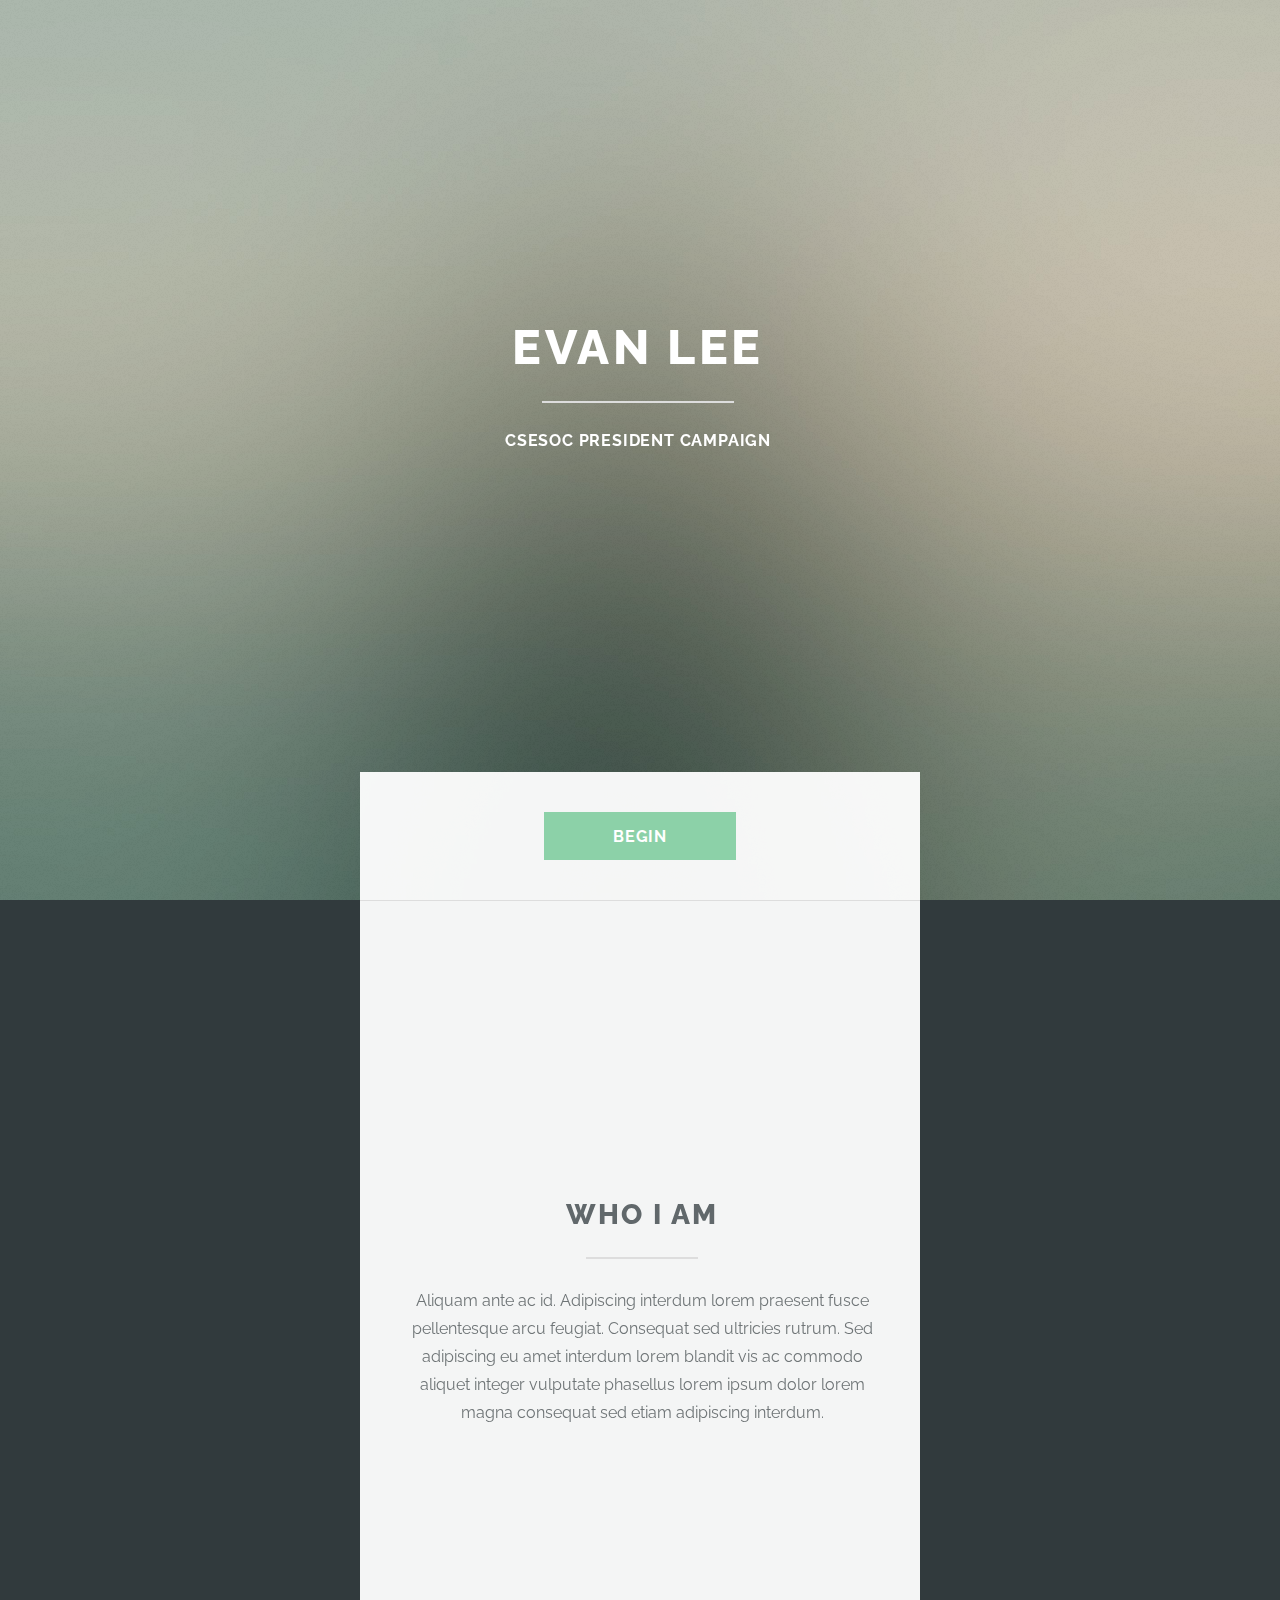
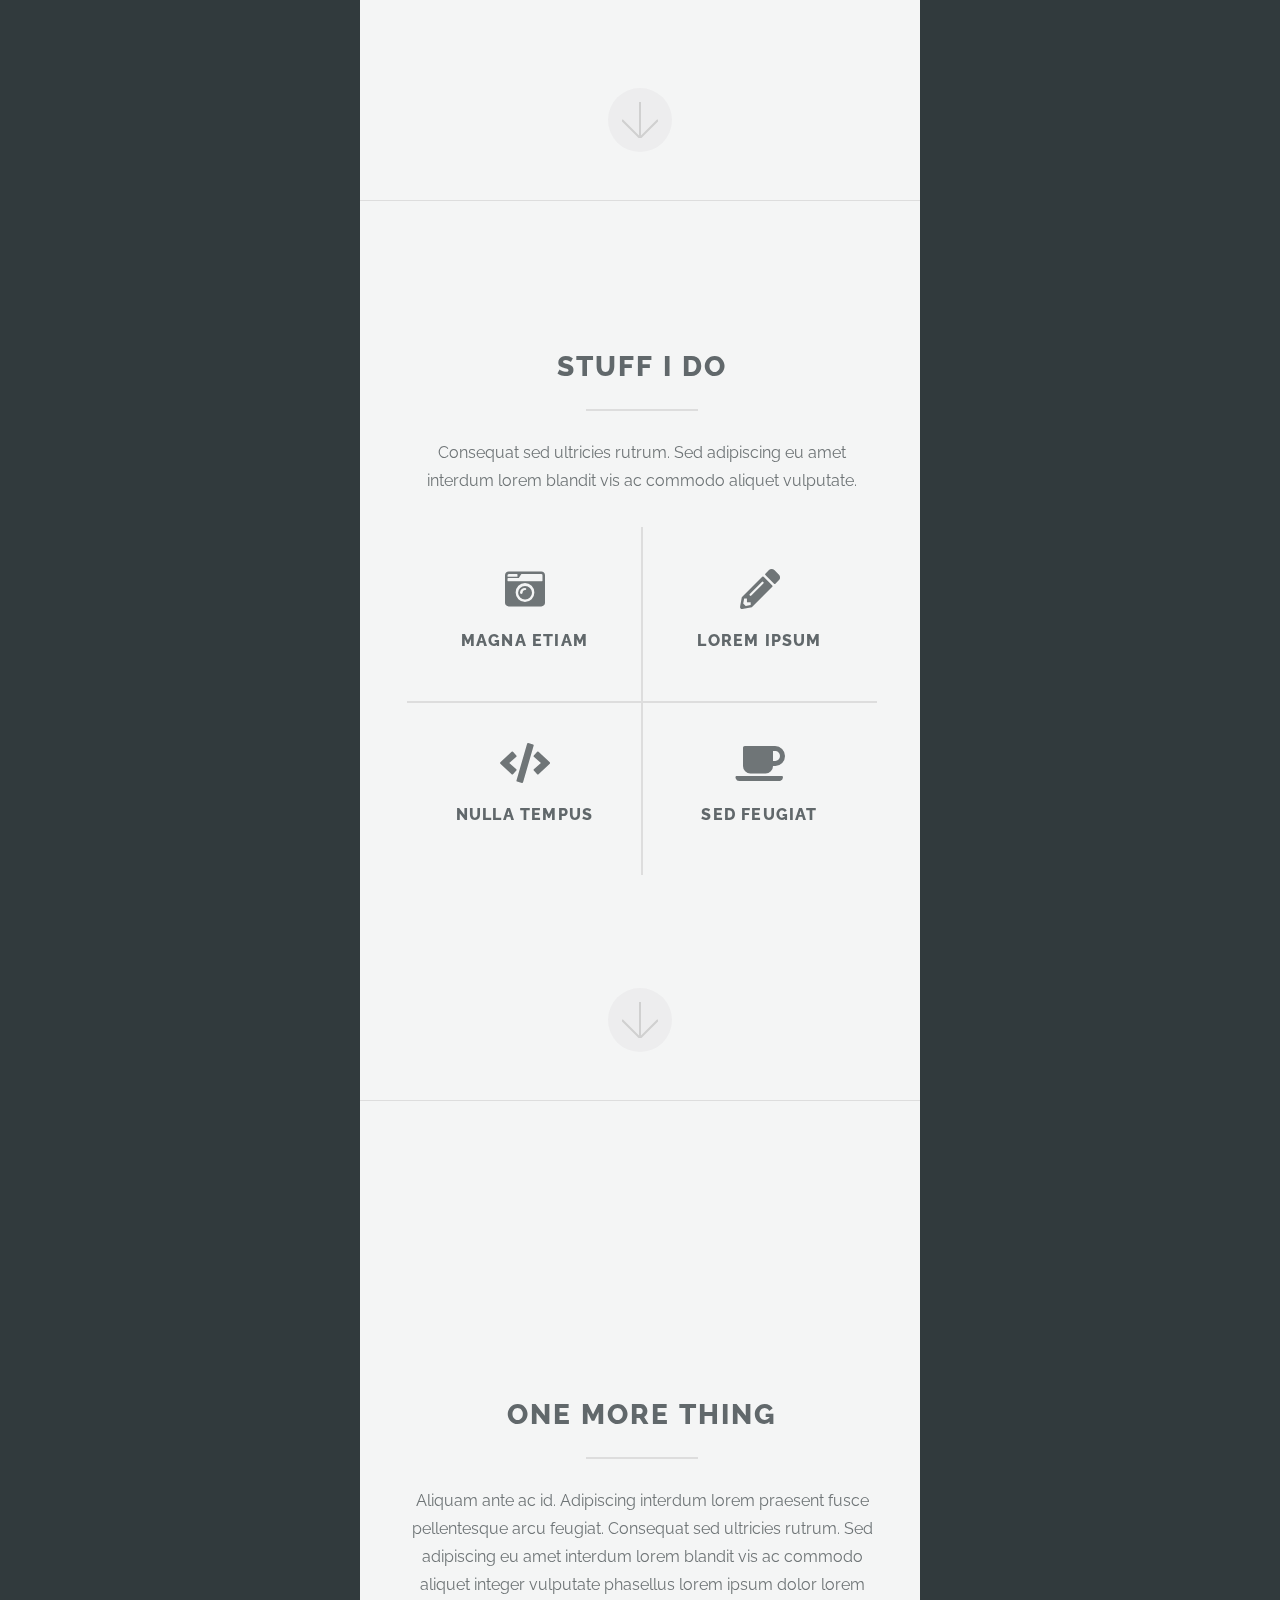
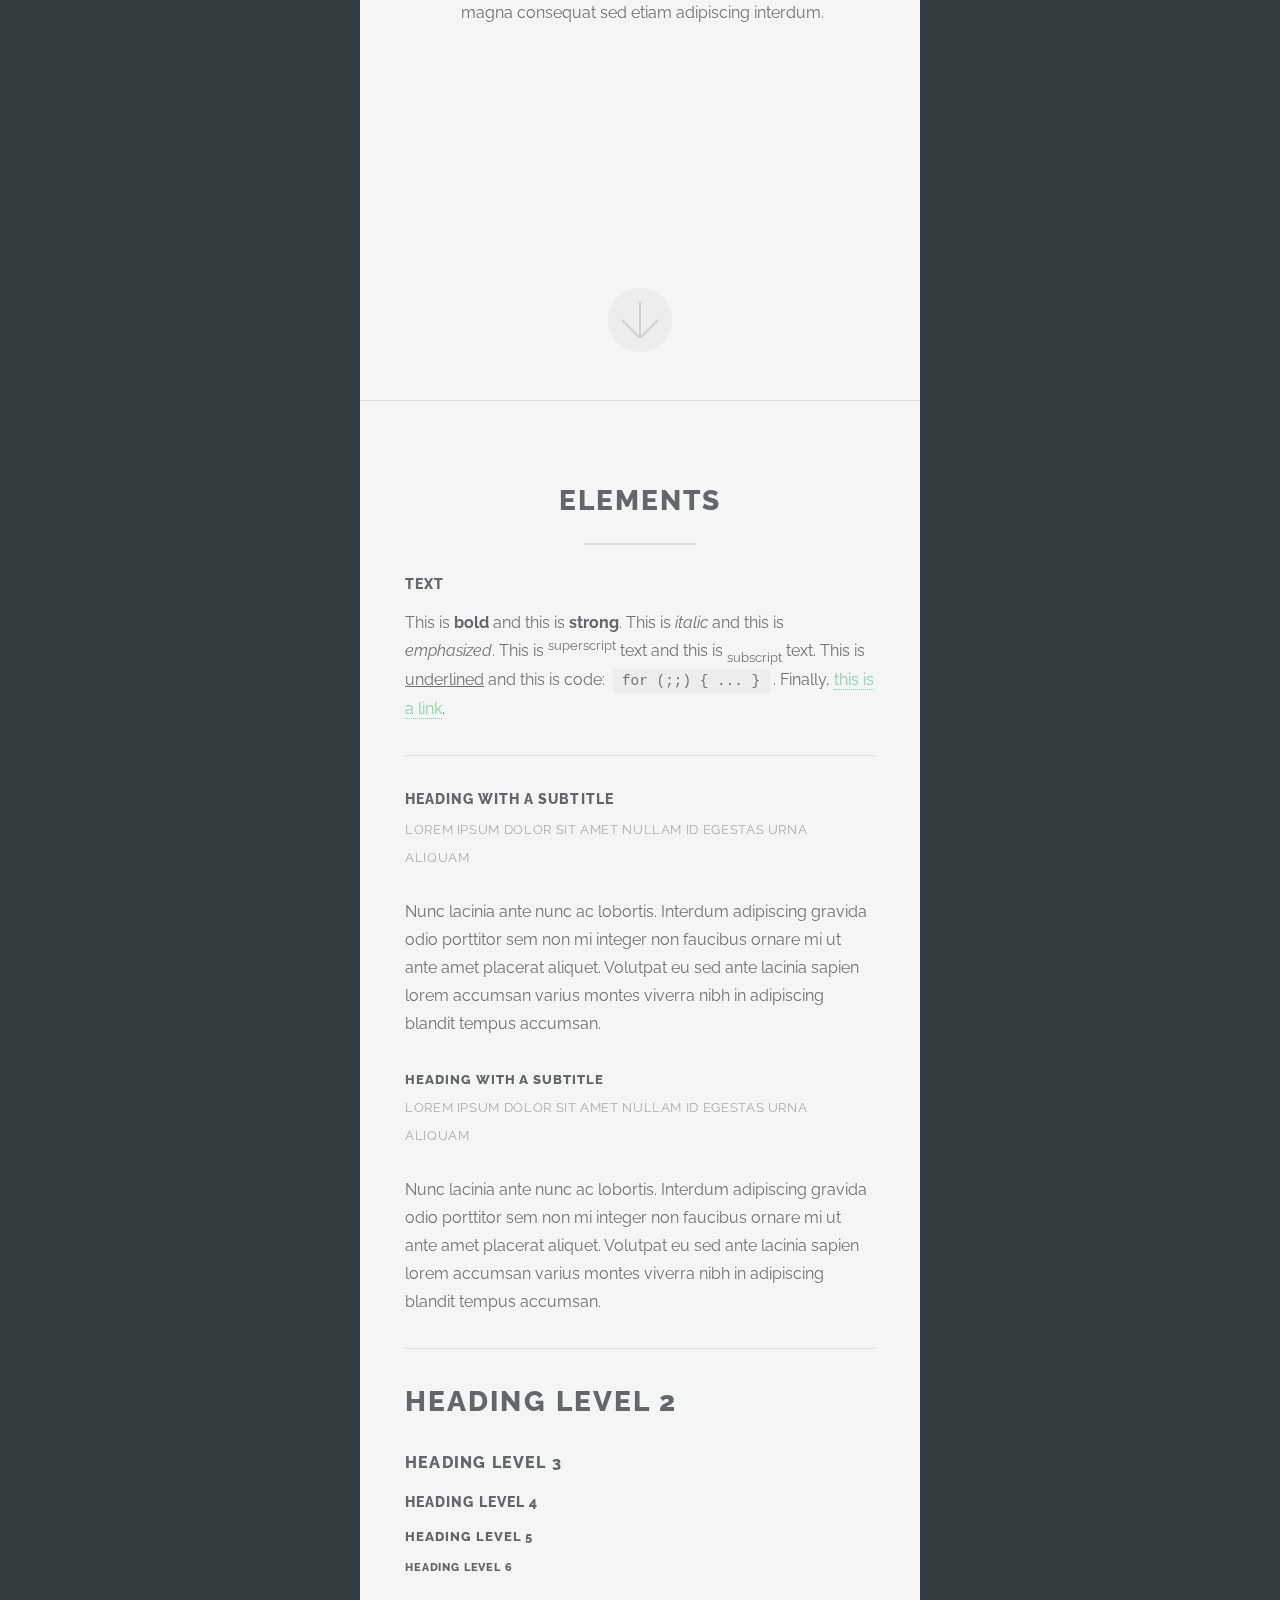
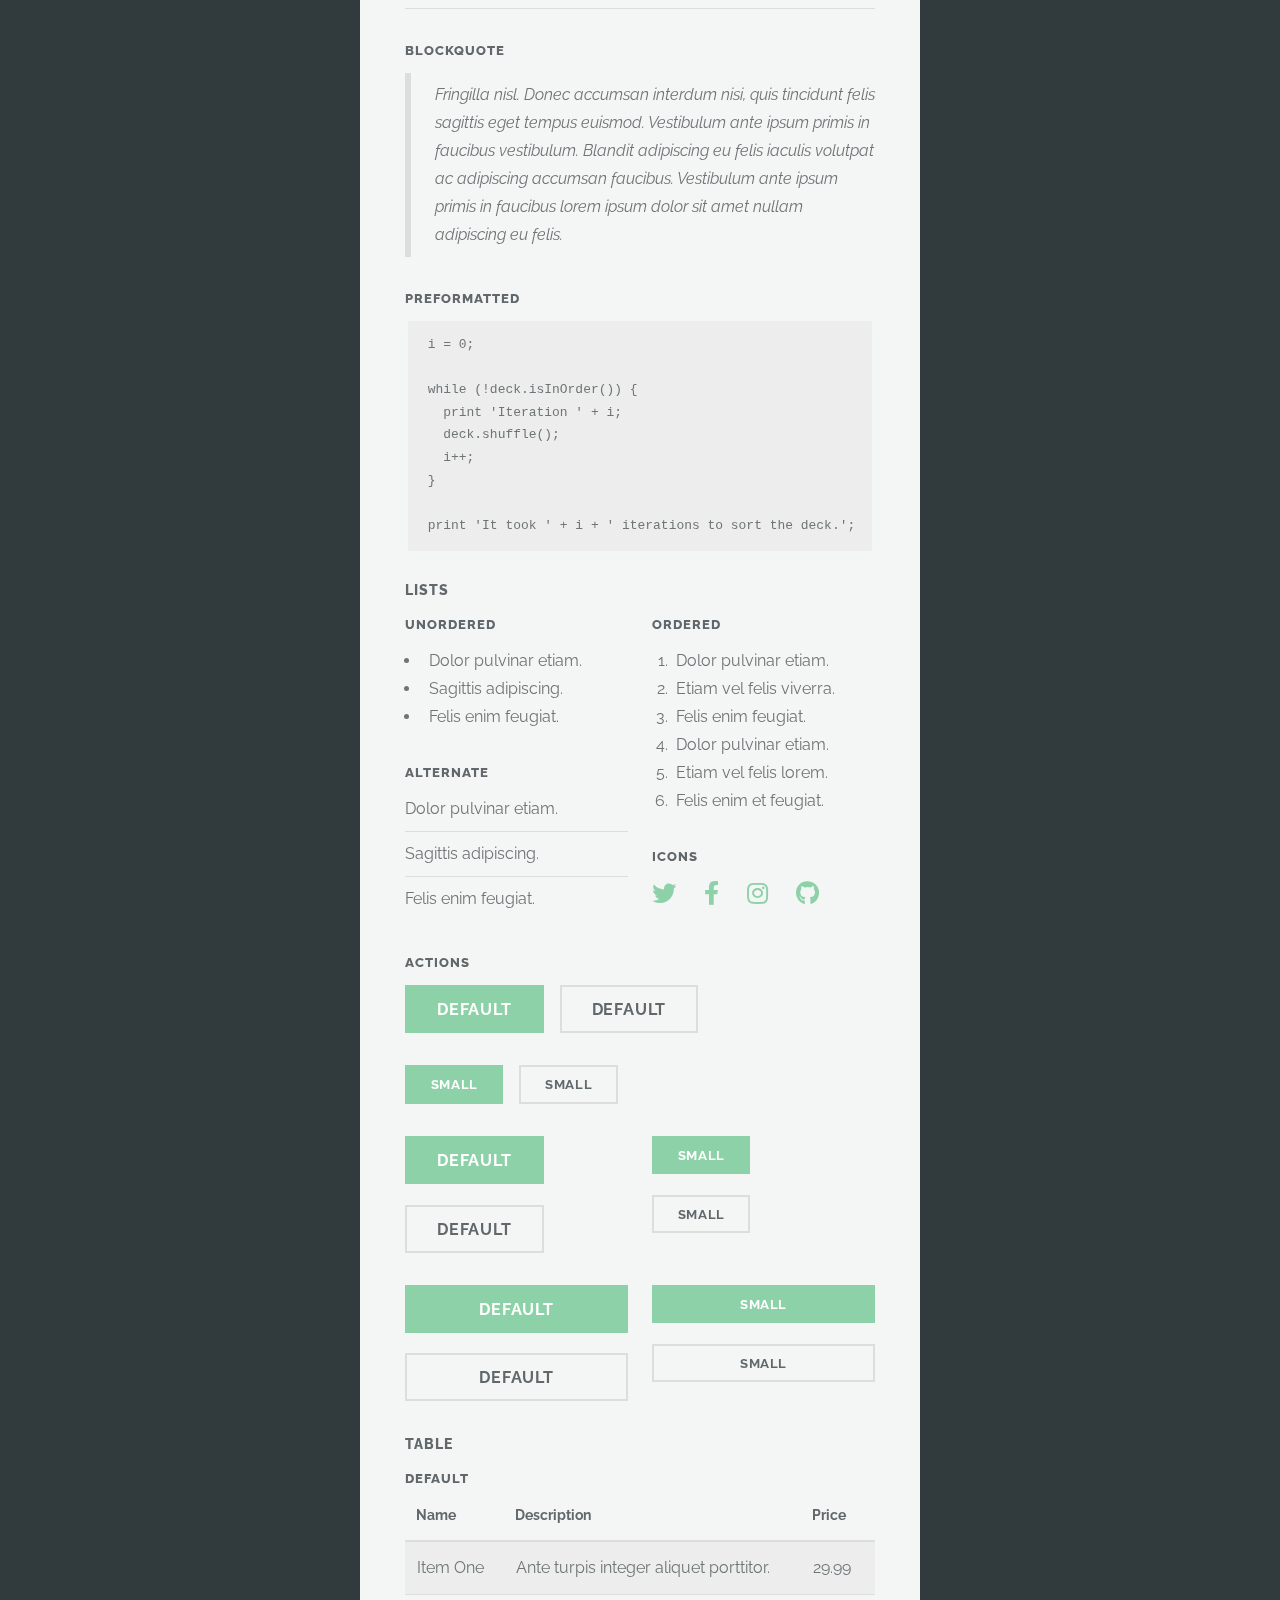
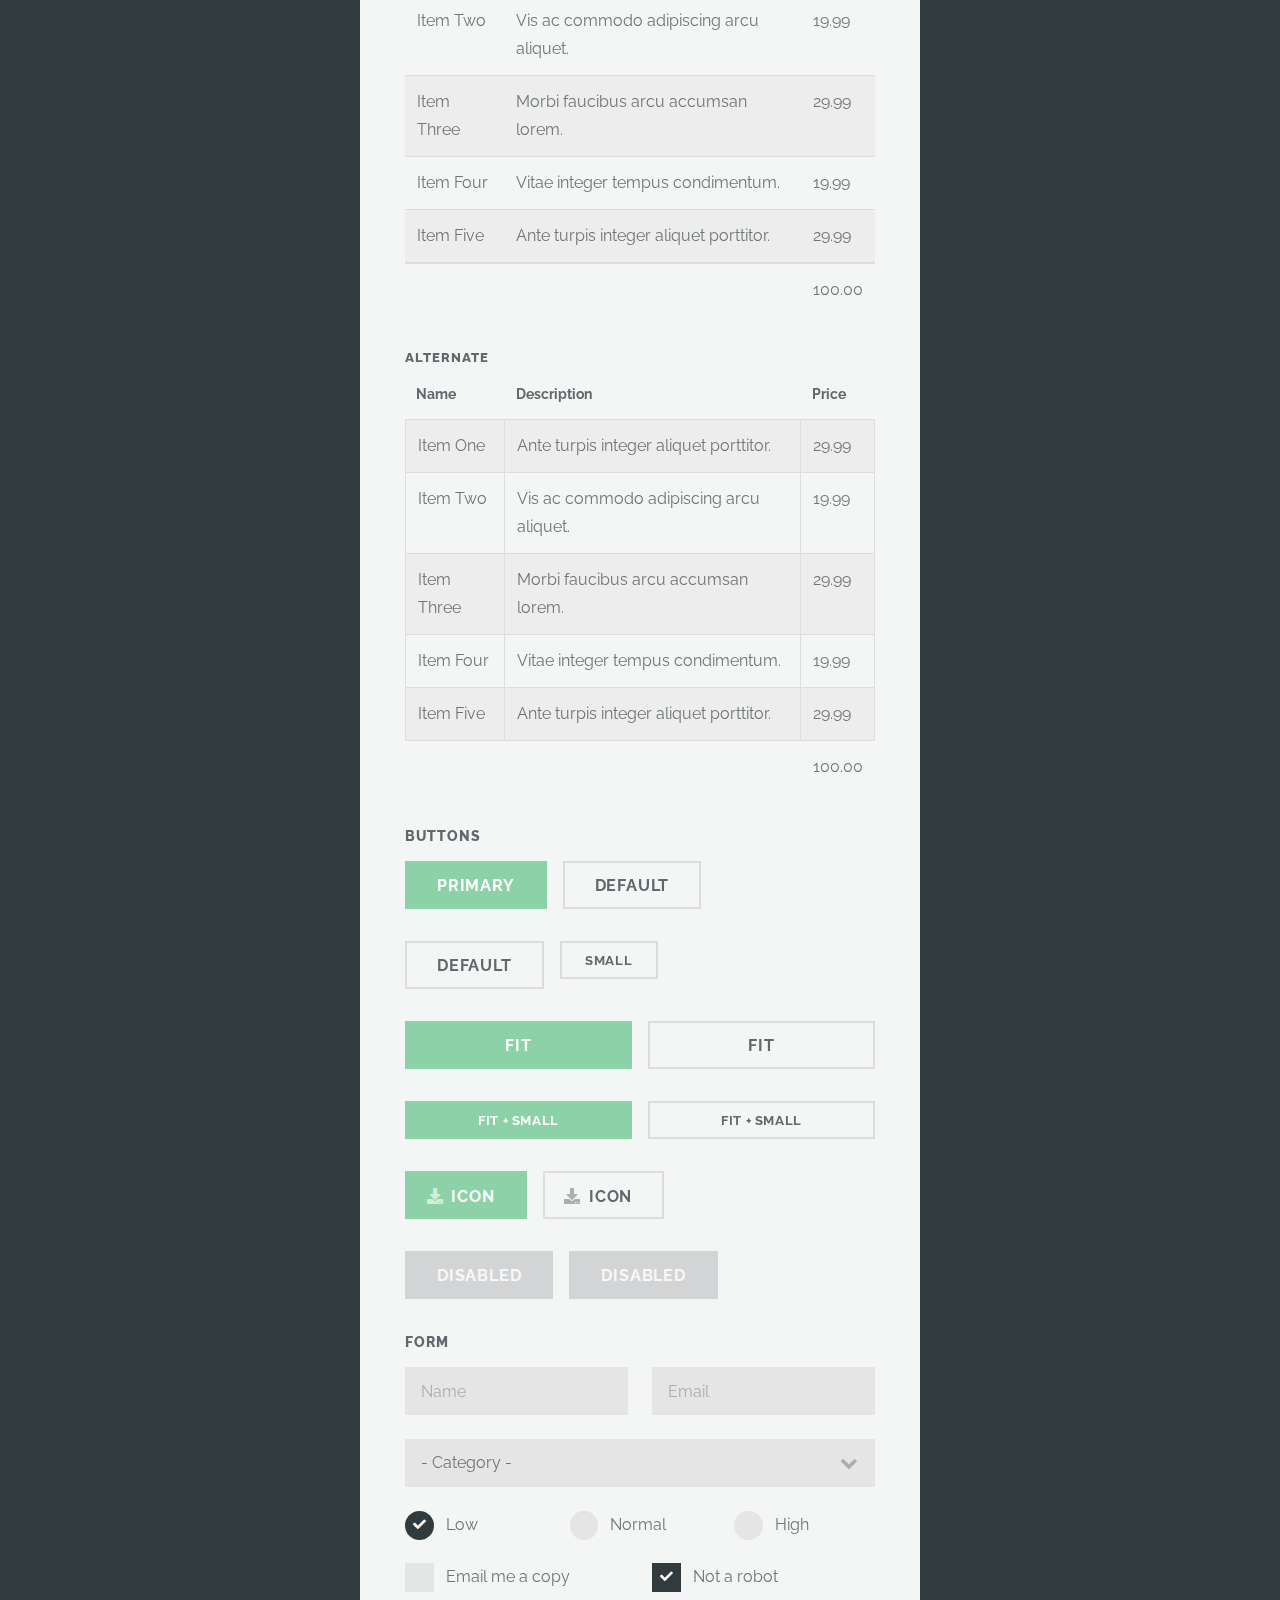
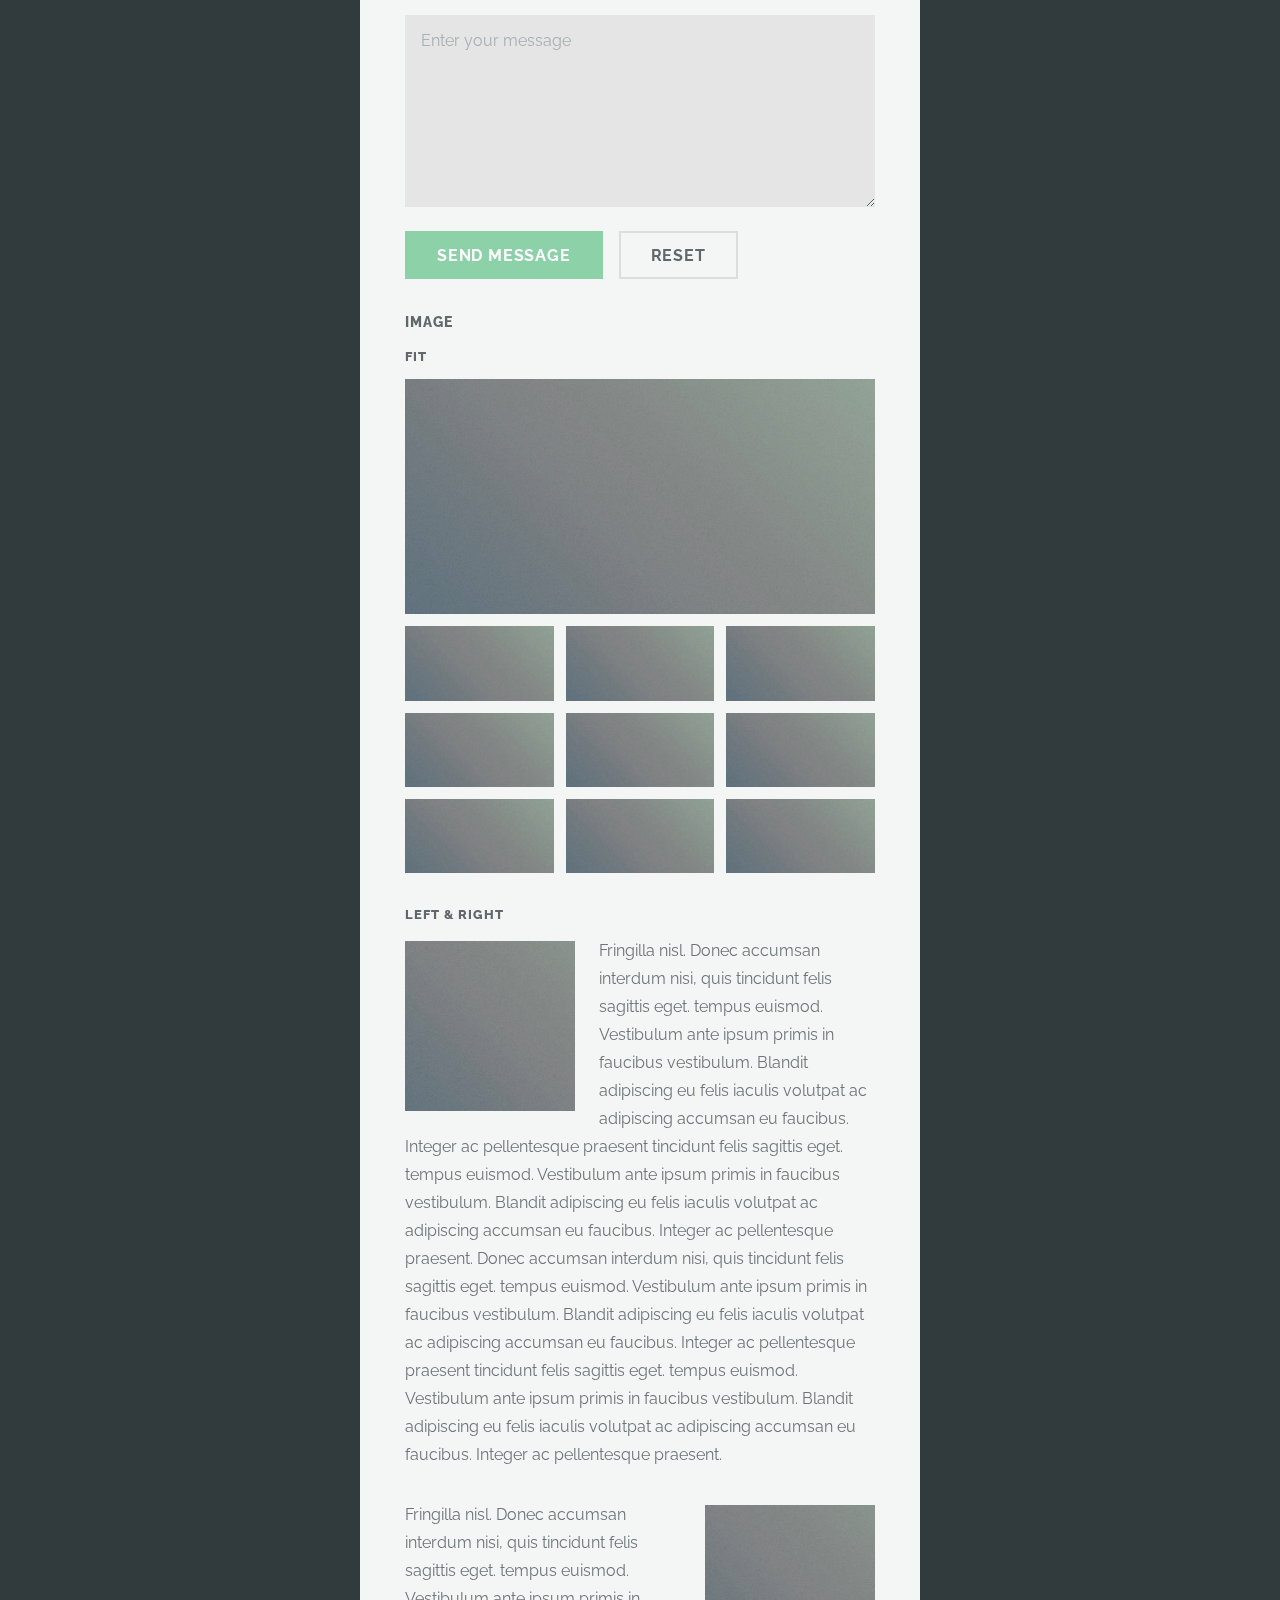
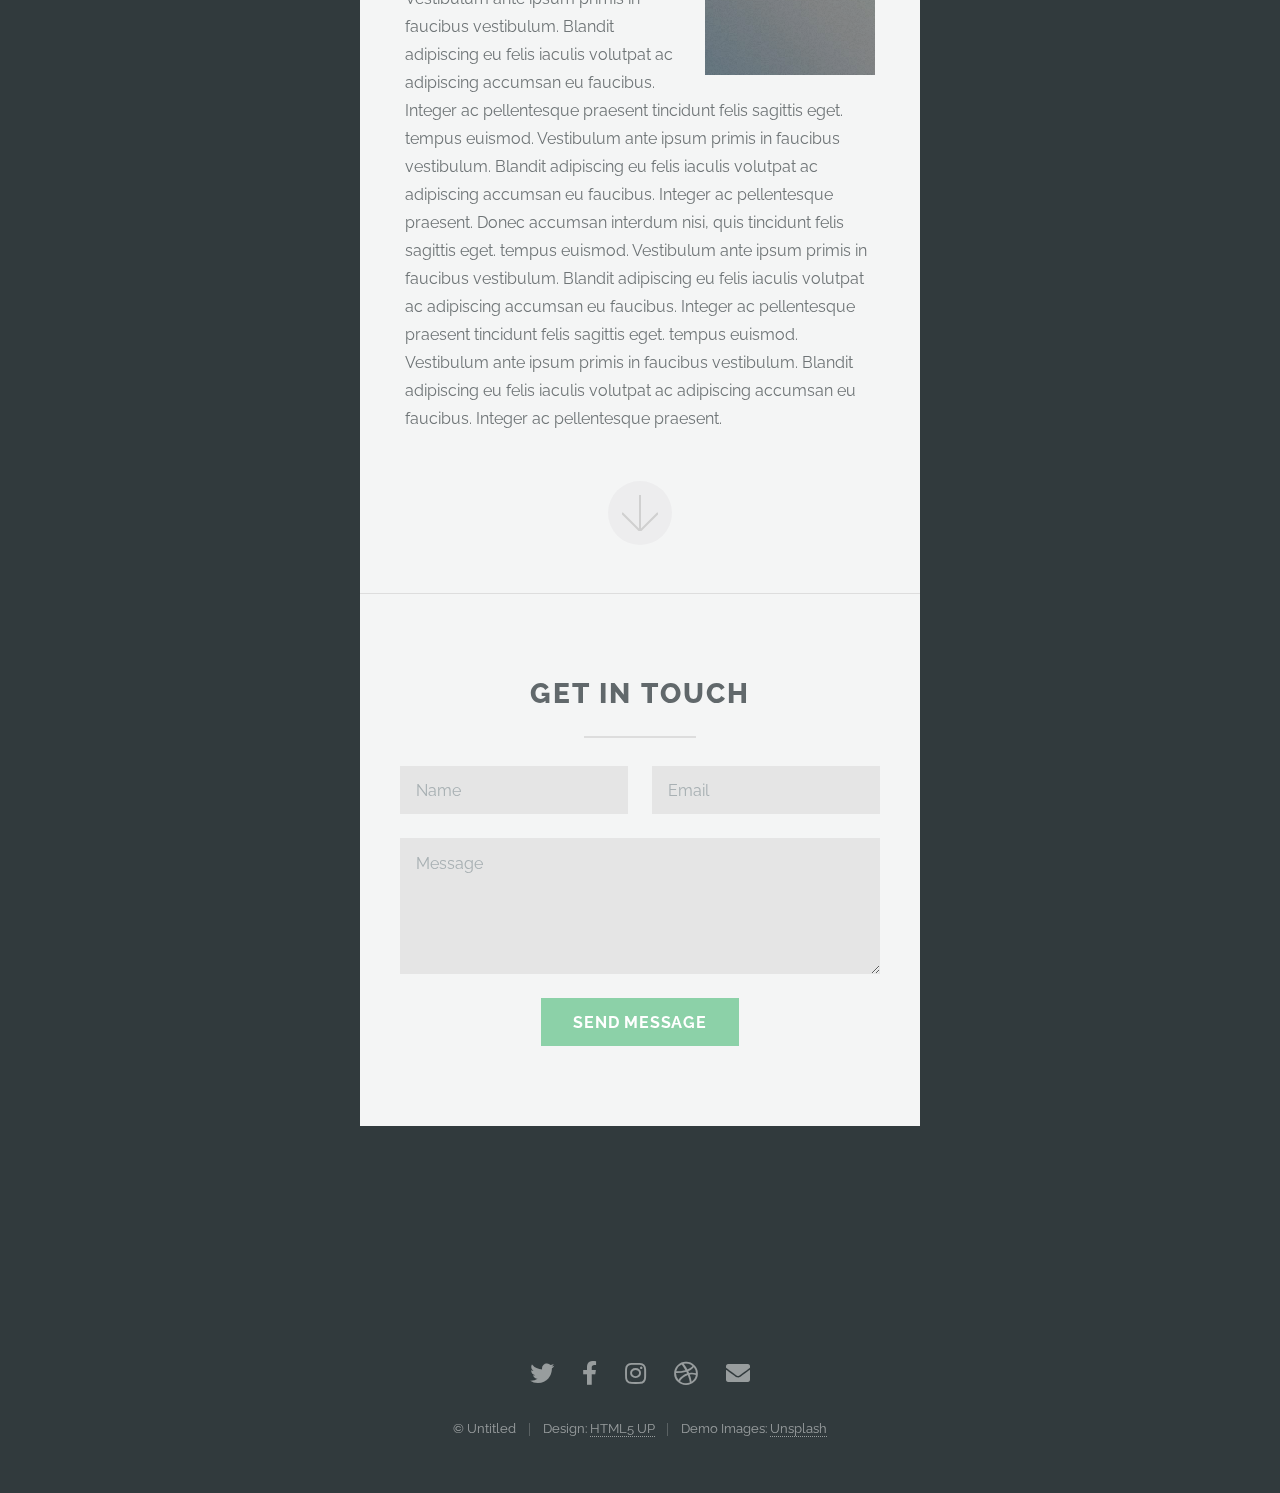
==== campaign.html @ 48a6e912 "added missing folders" ====
<!DOCTYPE HTML>
<!--
	Highlights by HTML5 UP
	html5up.net | @ajlkn
	Free for personal and commercial use under the CCA 3.0 license (html5up.net/license)
-->
<html>
	<head>
		<title>Evan Lee</title>
		<meta charset="utf-8" />
		<meta name="viewport" content="width=device-width, initial-scale=1, user-scalable=no" />
		<link rel="stylesheet" href="assets_highlights/css/main.css" />
	</head>
	<body class="is-preload">

		<!-- Header -->
			<section id="header">
				<header class="major">
					<h1>Evan Lee</h1>
					<p>CSESoc President Campaign</p>
				</header>
				<div class="container">
					<ul class="actions special">
						<li><a href="#one" class="button primary scrolly">Begin</a></li>
					</ul>
				</div>
			</section>

		<!-- One -->
			<section id="one" class="main special">
				<div class="container">
					<span class="image fit primary"><img src="images/pic01.jpg" alt="" /></span>
					<div class="content">
						<header class="major">
							<h2>Who I am</h2>
						</header>
						<p>Aliquam ante ac id. Adipiscing interdum lorem praesent fusce pellentesque arcu feugiat. Consequat sed ultricies rutrum. Sed adipiscing eu amet interdum lorem blandit vis ac commodo aliquet integer vulputate phasellus lorem ipsum dolor lorem magna consequat sed etiam adipiscing interdum.</p>
					</div>
					<a href="#two" class="goto-next scrolly">Next</a>
				</div>
			</section>

		<!-- Two -->
			<section id="two" class="main special">
				<div class="container">
					<span class="image fit primary"><img src="images/pic02.jpg" alt="" /></span>
					<div class="content">
						<header class="major">
							<h2>Stuff I do</h2>
						</header>
						<p>Consequat sed ultricies rutrum. Sed adipiscing eu amet interdum lorem blandit vis ac commodo aliquet vulputate.</p>
						<ul class="icons-grid">
							<li>
								<span class="icon solid major fa-camera-retro"></span>
								<h3>Magna Etiam</h3>
							</li>
							<li>
								<span class="icon solid major fa-pencil-alt"></span>
								<h3>Lorem Ipsum</h3>
							</li>
							<li>
								<span class="icon solid major fa-code"></span>
								<h3>Nulla Tempus</h3>
							</li>
							<li>
								<span class="icon solid major fa-coffee"></span>
								<h3>Sed Feugiat</h3>
							</li>
						</ul>
					</div>
					<a href="#three" class="goto-next scrolly">Next</a>
				</div>
			</section>

		<!-- Three -->
			<section id="three" class="main special">
				<div class="container">
					<span class="image fit primary"><img src="images/pic03.jpg" alt="" /></span>
					<div class="content">
						<header class="major">
							<h2>One more thing</h2>
						</header>
						<p>Aliquam ante ac id. Adipiscing interdum lorem praesent fusce pellentesque arcu feugiat. Consequat sed ultricies rutrum. Sed adipiscing eu amet interdum lorem blandit vis ac commodo aliquet integer vulputate phasellus lorem ipsum dolor lorem magna consequat sed etiam adipiscing interdum.</p>
					</div>
					<a href="#footer" class="goto-next scrolly">Next</a>
				</div>
			</section>

		<!-- Four -->

			<section id="four" class="main">
				<div class="container">
					<div class="content">
						<header class="major">
							<h2>Elements</h2>
						</header>
						<section>
							<h4>Text</h4>
							<p>This is <b>bold</b> and this is <strong>strong</strong>. This is <i>italic</i> and this is <em>emphasized</em>.
							This is <sup>superscript</sup> text and this is <sub>subscript</sub> text.
							This is <u>underlined</u> and this is code: <code>for (;;) { ... }</code>. Finally, <a href="#">this is a link</a>.</p>
							<hr />
							<header>
								<h4>Heading with a Subtitle</h4>
								<p>Lorem ipsum dolor sit amet nullam id egestas urna aliquam</p>
							</header>
							<p>Nunc lacinia ante nunc ac lobortis. Interdum adipiscing gravida odio porttitor sem non mi integer non faucibus ornare mi ut ante amet placerat aliquet. Volutpat eu sed ante lacinia sapien lorem accumsan varius montes viverra nibh in adipiscing blandit tempus accumsan.</p>
							<header>
								<h5>Heading with a Subtitle</h5>
								<p>Lorem ipsum dolor sit amet nullam id egestas urna aliquam</p>
							</header>
							<p>Nunc lacinia ante nunc ac lobortis. Interdum adipiscing gravida odio porttitor sem non mi integer non faucibus ornare mi ut ante amet placerat aliquet. Volutpat eu sed ante lacinia sapien lorem accumsan varius montes viverra nibh in adipiscing blandit tempus accumsan.</p>
							<hr />
							<h2>Heading Level 2</h2>
							<h3>Heading Level 3</h3>
							<h4>Heading Level 4</h4>
							<h5>Heading Level 5</h5>
							<h6>Heading Level 6</h6>
							<hr />
							<h5>Blockquote</h5>
							<blockquote>Fringilla nisl. Donec accumsan interdum nisi, quis tincidunt felis sagittis eget tempus euismod. Vestibulum ante ipsum primis in faucibus vestibulum. Blandit adipiscing eu felis iaculis volutpat ac adipiscing accumsan faucibus. Vestibulum ante ipsum primis in faucibus lorem ipsum dolor sit amet nullam adipiscing eu felis.</blockquote>
							<h5>Preformatted</h5>
							<pre><code>i = 0;

while (!deck.isInOrder()) {
  print 'Iteration ' + i;
  deck.shuffle();
  i++;
}

print 'It took ' + i + ' iterations to sort the deck.';</code></pre>
						</section>

						<section>
							<h4>Lists</h4>
							<div class="row">
								<div class="col-6 col-12-medium">
									<h5>Unordered</h5>
									<ul>
										<li>Dolor pulvinar etiam.</li>
										<li>Sagittis adipiscing.</li>
										<li>Felis enim feugiat.</li>
									</ul>
									<h5>Alternate</h5>
									<ul class="alt">
										<li>Dolor pulvinar etiam.</li>
										<li>Sagittis adipiscing.</li>
										<li>Felis enim feugiat.</li>
									</ul>
								</div>
								<div class="col-6 col-12-medium">
									<h5>Ordered</h5>
									<ol>
										<li>Dolor pulvinar etiam.</li>
										<li>Etiam vel felis viverra.</li>
										<li>Felis enim feugiat.</li>
										<li>Dolor pulvinar etiam.</li>
										<li>Etiam vel felis lorem.</li>
										<li>Felis enim et feugiat.</li>
									</ol>
									<h5>Icons</h5>
									<ul class="icons">
										<li><a href="#" class="icon brands fa-twitter"><span class="label">Twitter</span></a></li>
										<li><a href="#" class="icon brands fa-facebook-f"><span class="label">Facebook</span></a></li>
										<li><a href="#" class="icon brands fa-instagram"><span class="label">Instagram</span></a></li>
										<li><a href="#" class="icon brands fa-github"><span class="label">Github</span></a></li>
									</ul>
								</div>
							</div>
							<h5>Actions</h5>
							<ul class="actions">
								<li><a href="#" class="button primary">Default</a></li>
								<li><a href="#" class="button">Default</a></li>
							</ul>
							<ul class="actions small">
								<li><a href="#" class="button primary small">Small</a></li>
								<li><a href="#" class="button small">Small</a></li>
							</ul>
							<div class="row">
								<div class="col-6 col-12-small">
									<ul class="actions stacked">
										<li><a href="#" class="button primary">Default</a></li>
										<li><a href="#" class="button">Default</a></li>
									</ul>
								</div>
								<div class="col-6 col-12-small">
									<ul class="actions stacked">
										<li><a href="#" class="button primary small">Small</a></li>
										<li><a href="#" class="button small">Small</a></li>
									</ul>
								</div>
								<div class="col-6 col-12-small">
									<ul class="actions stacked">
										<li><a href="#" class="button primary fit">Default</a></li>
										<li><a href="#" class="button fit">Default</a></li>
									</ul>
								</div>
								<div class="col-6 col-12-small">
									<ul class="actions stacked">
										<li><a href="#" class="button primary small fit">Small</a></li>
										<li><a href="#" class="button small fit">Small</a></li>
									</ul>
								</div>
							</div>
						</section>

						<section>
							<h4>Table</h4>
							<h5>Default</h5>
							<div class="table-wrapper">
								<table>
									<thead>
										<tr>
											<th>Name</th>
											<th>Description</th>
											<th>Price</th>
										</tr>
									</thead>
									<tbody>
										<tr>
											<td>Item One</td>
											<td>Ante turpis integer aliquet porttitor.</td>
											<td>29.99</td>
										</tr>
										<tr>
											<td>Item Two</td>
											<td>Vis ac commodo adipiscing arcu aliquet.</td>
											<td>19.99</td>
										</tr>
										<tr>
											<td>Item Three</td>
											<td> Morbi faucibus arcu accumsan lorem.</td>
											<td>29.99</td>
										</tr>
										<tr>
											<td>Item Four</td>
											<td>Vitae integer tempus condimentum.</td>
											<td>19.99</td>
										</tr>
										<tr>
											<td>Item Five</td>
											<td>Ante turpis integer aliquet porttitor.</td>
											<td>29.99</td>
										</tr>
									</tbody>
									<tfoot>
										<tr>
											<td colspan="2"></td>
											<td>100.00</td>
										</tr>
									</tfoot>
								</table>
							</div>

							<h5>Alternate</h5>
							<div class="table-wrapper">
								<table class="alt">
									<thead>
										<tr>
											<th>Name</th>
											<th>Description</th>
											<th>Price</th>
										</tr>
									</thead>
									<tbody>
										<tr>
											<td>Item One</td>
											<td>Ante turpis integer aliquet porttitor.</td>
											<td>29.99</td>
										</tr>
										<tr>
											<td>Item Two</td>
											<td>Vis ac commodo adipiscing arcu aliquet.</td>
											<td>19.99</td>
										</tr>
										<tr>
											<td>Item Three</td>
											<td> Morbi faucibus arcu accumsan lorem.</td>
											<td>29.99</td>
										</tr>
										<tr>
											<td>Item Four</td>
											<td>Vitae integer tempus condimentum.</td>
											<td>19.99</td>
										</tr>
										<tr>
											<td>Item Five</td>
											<td>Ante turpis integer aliquet porttitor.</td>
											<td>29.99</td>
										</tr>
									</tbody>
									<tfoot>
										<tr>
											<td colspan="2"></td>
											<td>100.00</td>
										</tr>
									</tfoot>
								</table>
							</div>
						</section>

						<section>
							<h4>Buttons</h4>
							<ul class="actions">
								<li><a href="#" class="button primary">Primary</a></li>
								<li><a href="#" class="button">Default</a></li>
							</ul>
							<ul class="actions">
								<li><a href="#" class="button">Default</a></li>
								<li><a href="#" class="button small">Small</a></li>
							</ul>
							<ul class="actions fit">
								<li><a href="#" class="button primary fit">Fit</a></li>
								<li><a href="#" class="button fit">Fit</a></li>
							</ul>
							<ul class="actions fit small">
								<li><a href="#" class="button primary fit small">Fit + Small</a></li>
								<li><a href="#" class="button fit small">Fit + Small</a></li>
							</ul>
							<ul class="actions">
								<li><a href="#" class="button primary icon solid fa-download">Icon</a></li>
								<li><a href="#" class="button icon solid fa-download">Icon</a></li>
							</ul>
							<ul class="actions">
								<li><span class="button primary disabled">Disabled</span></li>
								<li><span class="button disabled">Disabled</span></li>
							</ul>
						</section>

						<section>
							<h4>Form</h4>
							<form method="post" action="#">
								<div class="row gtr-uniform">
									<div class="col-6 col-12-xsmall">
										<input type="text" name="demo-name" id="demo-name" value="" placeholder="Name" />
									</div>
									<div class="col-6 col-12-xsmall">
										<input type="email" name="demo-email" id="demo-email" value="" placeholder="Email" />
									</div>
									<div class="col-12">
										<select name="demo-category" id="demo-category">
											<option value="">- Category -</option>
											<option value="1">Manufacturing</option>
											<option value="1">Shipping</option>
											<option value="1">Administration</option>
											<option value="1">Human Resources</option>
										</select>
									</div>
									<div class="col-4 col-12-small">
										<input type="radio" id="demo-priority-low" name="demo-priority" checked>
										<label for="demo-priority-low">Low</label>
									</div>
									<div class="col-4 col-12-small">
										<input type="radio" id="demo-priority-normal" name="demo-priority">
										<label for="demo-priority-normal">Normal</label>
									</div>
									<div class="col-4 col-12-small">
										<input type="radio" id="demo-priority-high" name="demo-priority">
										<label for="demo-priority-high">High</label>
									</div>
									<div class="col-6 col-12-small">
										<input type="checkbox" id="demo-copy" name="demo-copy">
										<label for="demo-copy">Email me a copy</label>
									</div>
									<div class="col-6 col-12-small">
										<input type="checkbox" id="demo-human" name="demo-human" checked>
										<label for="demo-human">Not a robot</label>
									</div>
									<div class="col-12">
										<textarea name="demo-message" id="demo-message" placeholder="Enter your message" rows="6"></textarea>
									</div>
									<div class="col-12">
										<ul class="actions">
											<li><input type="submit" value="Send Message" class="primary" /></li>
											<li><input type="reset" value="Reset" /></li>
										</ul>
									</div>
								</div>
							</form>
						</section>

						<section>
							<h4>Image</h4>
							<h5>Fit</h5>
							<div class="box alt">
								<div class="row gtr-uniform gtr-50">
									<div class="col-12"><span class="image fit"><img src="images/pic04.jpg" alt="" /></span></div>
									<div class="col-4"><span class="image fit"><img src="images/pic04.jpg" alt="" /></span></div>
									<div class="col-4"><span class="image fit"><img src="images/pic04.jpg" alt="" /></span></div>
									<div class="col-4"><span class="image fit"><img src="images/pic04.jpg" alt="" /></span></div>
									<div class="col-4"><span class="image fit"><img src="images/pic04.jpg" alt="" /></span></div>
									<div class="col-4"><span class="image fit"><img src="images/pic04.jpg" alt="" /></span></div>
									<div class="col-4"><span class="image fit"><img src="images/pic04.jpg" alt="" /></span></div>
									<div class="col-4"><span class="image fit"><img src="images/pic04.jpg" alt="" /></span></div>
									<div class="col-4"><span class="image fit"><img src="images/pic04.jpg" alt="" /></span></div>
									<div class="col-4"><span class="image fit"><img src="images/pic04.jpg" alt="" /></span></div>
								</div>
							</div>
							<h5>Left &amp; Right</h5>
							<p><span class="image left"><img src="images/pic05.jpg" alt="" /></span>Fringilla nisl. Donec accumsan interdum nisi, quis tincidunt felis sagittis eget. tempus euismod. Vestibulum ante ipsum primis in faucibus vestibulum. Blandit adipiscing eu felis iaculis volutpat ac adipiscing accumsan eu faucibus. Integer ac pellentesque praesent tincidunt felis sagittis eget. tempus euismod. Vestibulum ante ipsum primis in faucibus vestibulum. Blandit adipiscing eu felis iaculis volutpat ac adipiscing accumsan eu faucibus. Integer ac pellentesque praesent. Donec accumsan interdum nisi, quis tincidunt felis sagittis eget. tempus euismod. Vestibulum ante ipsum primis in faucibus vestibulum. Blandit adipiscing eu felis iaculis volutpat ac adipiscing accumsan eu faucibus. Integer ac pellentesque praesent tincidunt felis sagittis eget. tempus euismod. Vestibulum ante ipsum primis in faucibus vestibulum. Blandit adipiscing eu felis iaculis volutpat ac adipiscing accumsan eu faucibus. Integer ac pellentesque praesent.</p>
							<p><span class="image right"><img src="images/pic05.jpg" alt="" /></span>Fringilla nisl. Donec accumsan interdum nisi, quis tincidunt felis sagittis eget. tempus euismod. Vestibulum ante ipsum primis in faucibus vestibulum. Blandit adipiscing eu felis iaculis volutpat ac adipiscing accumsan eu faucibus. Integer ac pellentesque praesent tincidunt felis sagittis eget. tempus euismod. Vestibulum ante ipsum primis in faucibus vestibulum. Blandit adipiscing eu felis iaculis volutpat ac adipiscing accumsan eu faucibus. Integer ac pellentesque praesent. Donec accumsan interdum nisi, quis tincidunt felis sagittis eget. tempus euismod. Vestibulum ante ipsum primis in faucibus vestibulum. Blandit adipiscing eu felis iaculis volutpat ac adipiscing accumsan eu faucibus. Integer ac pellentesque praesent tincidunt felis sagittis eget. tempus euismod. Vestibulum ante ipsum primis in faucibus vestibulum. Blandit adipiscing eu felis iaculis volutpat ac adipiscing accumsan eu faucibus. Integer ac pellentesque praesent.</p>
						</section>

					</div>
					<a href="#footer" class="goto-next scrolly">Next</a>
				</div>
			</section>


		<!-- Footer -->
			<section id="footer">
				<div class="container">
					<header class="major">
						<h2>Get in touch</h2>
					</header>
					<form method="post" action="#">
						<div class="row gtr-uniform">
							<div class="col-6 col-12-xsmall"><input type="text" name="name" id="name" placeholder="Name" /></div>
							<div class="col-6 col-12-xsmall"><input type="email" name="email" id="email" placeholder="Email" /></div>
							<div class="col-12"><textarea name="message" id="message" placeholder="Message" rows="4"></textarea></div>
							<div class="col-12">
								<ul class="actions special">
									<li><input type="submit" value="Send Message" class="primary" /></li>
								</ul>
							</div>
						</div>
					</form>
				</div>
				<footer>
					<ul class="icons">
						<li><a href="#" class="icon brands alt fa-twitter"><span class="label">Twitter</span></a></li>
						<li><a href="#" class="icon brands alt fa-facebook-f"><span class="label">Facebook</span></a></li>
						<li><a href="#" class="icon brands alt fa-instagram"><span class="label">Instagram</span></a></li>
						<li><a href="#" class="icon brands alt fa-dribbble"><span class="label">Dribbble</span></a></li>
						<li><a href="#" class="icon solid alt fa-envelope"><span class="label">Email</span></a></li>
					</ul>
					<ul class="copyright">
						<li>&copy; Untitled</li><li>Design: <a href="http://html5up.net">HTML5 UP</a></li><li>Demo Images: <a href="http://unsplash.com">Unsplash</a></li>
					</ul>
				</footer>
			</section>

		<!-- Scripts -->
			<script src="assets/js/jquery.min.js"></script>
			<script src="assets/js/jquery.scrollex.min.js"></script>
			<script src="assets/js/jquery.scrolly.min.js"></script>
			<script src="assets/js/browser.min.js"></script>
			<script src="assets/js/breakpoints.min.js"></script>
			<script src="assets/js/util.js"></script>
			<script src="assets/js/main.js"></script>

	</body>
</html>
---- assets_highlights/css/main.css ----
@import url("fontawesome-all.min.css");
@import url("https://fonts.googleapis.com/css?family=Raleway:400,400italic,700,800");

/*
	Highlights by HTML5 UP
	html5up.net | @ajlkn
	Free for personal and commercial use under the CCA 3.0 license (html5up.net/license)
*/

html, body, div, span, applet, object,
iframe, h1, h2, h3, h4, h5, h6, p, blockquote,
pre, a, abbr, acronym, address, big, cite,
code, del, dfn, em, img, ins, kbd, q, s, samp,
small, strike, strong, sub, sup, tt, var, b,
u, i, center, dl, dt, dd, ol, ul, li, fieldset,
form, label, legend, table, caption, tbody,
tfoot, thead, tr, th, td, article, aside,
canvas, details, embed, figure, figcaption,
footer, header, hgroup, menu, nav, output, ruby,
section, summary, time, mark, audio, video {
	margin: 0;
	padding: 0;
	border: 0;
	font-size: 100%;
	font: inherit;
	vertical-align: baseline;}

article, aside, details, figcaption, figure,
footer, header, hgroup, menu, nav, section {
	display: block;}

body {
	line-height: 1;
}

ol, ul {
	list-style: none;
}

blockquote, q {
	quotes: none;
}

	blockquote:before, blockquote:after, q:before, q:after {
		content: '';
		content: none;
	}

table {
	border-collapse: collapse;
	border-spacing: 0;
}

body {
	-webkit-text-size-adjust: none;
}

mark {
	background-color: transparent;
	color: inherit;
}

input::-moz-focus-inner {
	border: 0;
	padding: 0;
}

input, select, textarea {
	-moz-appearance: none;
	-webkit-appearance: none;
	-ms-appearance: none;
	appearance: none;
}

/* Basic */

	html {
		box-sizing: border-box;
	}

	*, *:before, *:after {
		box-sizing: inherit;
	}

	html {
		background-color: #313a3d;
		background-attachment: fixed,						fixed;
		background-image: url("images/overlay.png"), url("../../images/bg.jpg");
		background-position: top left,					center center;
		background-repeat: repeat,						none;
		background-size: auto,						cover;
	}

	html.is-preload *, html.is-preload *:before, html.is-preload *:after {
		-moz-animation: none !important;
		-webkit-animation: none !important;
		-ms-animation: none !important;
		animation: none !important;
		-moz-transition: none !important;
		-webkit-transition: none !important;
		-ms-transition: none !important;
		transition: none !important;
	}

	html.is-touch {
		height: 100vh;
		overflow: hidden;
	}

		html.is-touch #wrapper {
			-webkit-backface-visibility: hidden;
			-webkit-overflow-scrolling: touch;
			-webkit-transform: translate3d(0, 0, 0);
			height: 100vh;
			overflow: auto;
		}

	body, input, select, textarea {
		color: #6f7577;
		font-family: "Raleway", "Helvetica", sans-serif;
		font-size: 15pt;
		font-weight: 400;
		line-height: 1.75em;
	}

	a {
		-moz-transition: color 0.2s ease-in-out, border-bottom-color 0.2s ease-in-out;
		-webkit-transition: color 0.2s ease-in-out, border-bottom-color 0.2s ease-in-out;
		-ms-transition: color 0.2s ease-in-out, border-bottom-color 0.2s ease-in-out;
		transition: color 0.2s ease-in-out, border-bottom-color 0.2s ease-in-out;
		border-bottom: dotted 1px;
		color: #8cd1a8;
		text-decoration: none;
	}

		a:hover {
			border-bottom-color: transparent !important;
			color: #8cd1a8 !important;
			text-decoration: none;
		}

	strong, b {
		color: #61686b;
		font-weight: 700;
	}

	em, i {
		font-style: italic;
	}

	p {
		margin: 0 0 2em 0;
	}

	h1, h2, h3, h4, h5, h6 {
		color: #61686b;
		font-weight: 800;
		letter-spacing: 0.075em;
		line-height: 1em;
		margin: 0 0 1em 0;
		text-transform: uppercase;
	}

		h1 a, h2 a, h3 a, h4 a, h5 a, h6 a {
			color: inherit;
			text-decoration: none;
		}

	h2 {
		font-size: 1.75em;
		line-height: 1.5em;
	}

	h3 {
		font-size: 1em;
		line-height: 1.5em;
	}

	h4 {
		font-size: 0.9em;
		line-height: 1.5em;
	}

	h5 {
		font-size: 0.8em;
		line-height: 1.5em;
	}

	h6 {
		font-size: 0.7em;
		line-height: 1.5em;
	}

	sub {
		font-size: 0.8em;
		position: relative;
		top: 0.5em;
	}

	sup {
		font-size: 0.8em;
		position: relative;
		top: -0.5em;
	}

	hr {
		border: 0;
		border-bottom: solid 1px #dddddd;
		margin: 2em 0;
	}

		hr.major {
			margin: 3em 0;
		}

	blockquote {
		border-left: solid 6px #dddddd;
		font-style: italic;
		margin: 0 0 2em 0;
		padding: 0.5em 0 0.5em 1.5em;
	}

	code {
		background: rgba(144, 144, 144, 0.075);
		font-family: "Courier New", monospace;
		font-size: 0.9em;
		margin: 0 0.25em;
		padding: 0.25em 0.65em;
	}

	pre {
		-webkit-overflow-scrolling: touch;
		font-family: "Courier New", monospace;
		font-size: 0.9em;
		margin: 0 0 2em 0;
	}

		pre code {
			display: block;
			line-height: 1.75em;
			padding: 1em 1.5em;
			overflow-x: auto;
		}

	.align-left {
		text-align: left;
	}

	.align-center {
		text-align: center;
	}

	.align-right {
		text-align: right;
	}

/* Container */

	.container {
		margin: 0 auto;
		max-width: calc(100% - 4em);
		width: 35em;
	}

		.container.xsmall {
			width: 8.75em;
		}

		.container.small {
			width: 17.5em;
		}

		.container.medium {
			width: 26.25em;
		}

		.container.large {
			width: 43.75em;
		}

		.container.xlarge {
			width: 52.5em;
		}

		.container.max {
			width: 100%;
		}

		@media screen and (max-width: 980px) {

			.container {
				width: 80% !important;
				max-width: 100% !important;
			}

		}

		@media screen and (max-width: 480px) {

			.container {
				width: 100% !important;
			}

		}

/* Row */

	.row {
		display: flex;
		flex-wrap: wrap;
		box-sizing: border-box;
		align-items: stretch;
	}

		.row > * {
			box-sizing: border-box;
		}

		.row.gtr-uniform > * > :last-child {
			margin-bottom: 0;
		}

		.row.aln-left {
			justify-content: flex-start;
		}

		.row.aln-center {
			justify-content: center;
		}

		.row.aln-right {
			justify-content: flex-end;
		}

		.row.aln-top {
			align-items: flex-start;
		}

		.row.aln-middle {
			align-items: center;
		}

		.row.aln-bottom {
			align-items: flex-end;
		}

		.row > .imp {
			order: -1;
		}

		.row > .col-1 {
			width: 8.33333%;
		}

		.row > .off-1 {
			margin-left: 8.33333%;
		}

		.row > .col-2 {
			width: 16.66667%;
		}

		.row > .off-2 {
			margin-left: 16.66667%;
		}

		.row > .col-3 {
			width: 25%;
		}

		.row > .off-3 {
			margin-left: 25%;
		}

		.row > .col-4 {
			width: 33.33333%;
		}

		.row > .off-4 {
			margin-left: 33.33333%;
		}

		.row > .col-5 {
			width: 41.66667%;
		}

		.row > .off-5 {
			margin-left: 41.66667%;
		}

		.row > .col-6 {
			width: 50%;
		}

		.row > .off-6 {
			margin-left: 50%;
		}

		.row > .col-7 {
			width: 58.33333%;
		}

		.row > .off-7 {
			margin-left: 58.33333%;
		}

		.row > .col-8 {
			width: 66.66667%;
		}

		.row > .off-8 {
			margin-left: 66.66667%;
		}

		.row > .col-9 {
			width: 75%;
		}

		.row > .off-9 {
			margin-left: 75%;
		}

		.row > .col-10 {
			width: 83.33333%;
		}

		.row > .off-10 {
			margin-left: 83.33333%;
		}

		.row > .col-11 {
			width: 91.66667%;
		}

		.row > .off-11 {
			margin-left: 91.66667%;
		}

		.row > .col-12 {
			width: 100%;
		}

		.row > .off-12 {
			margin-left: 100%;
		}

		.row.gtr-0 {
			margin-top: 0;
			margin-left: 0em;
		}

			.row.gtr-0 > * {
				padding: 0 0 0 0em;
			}

			.row.gtr-0.gtr-uniform {
				margin-top: 0em;
			}

				.row.gtr-0.gtr-uniform > * {
					padding-top: 0em;
				}

		.row.gtr-25 {
			margin-top: 0;
			margin-left: -0.375em;
		}

			.row.gtr-25 > * {
				padding: 0 0 0 0.375em;
			}

			.row.gtr-25.gtr-uniform {
				margin-top: -0.375em;
			}

				.row.gtr-25.gtr-uniform > * {
					padding-top: 0.375em;
				}

		.row.gtr-50 {
			margin-top: 0;
			margin-left: -0.75em;
		}

			.row.gtr-50 > * {
				padding: 0 0 0 0.75em;
			}

			.row.gtr-50.gtr-uniform {
				margin-top: -0.75em;
			}

				.row.gtr-50.gtr-uniform > * {
					padding-top: 0.75em;
				}

		.row {
			margin-top: 0;
			margin-left: -1.5em;
		}

			.row > * {
				padding: 0 0 0 1.5em;
			}

			.row.gtr-uniform {
				margin-top: -1.5em;
			}

				.row.gtr-uniform > * {
					padding-top: 1.5em;
				}

		.row.gtr-150 {
			margin-top: 0;
			margin-left: -2.25em;
		}

			.row.gtr-150 > * {
				padding: 0 0 0 2.25em;
			}

			.row.gtr-150.gtr-uniform {
				margin-top: -2.25em;
			}

				.row.gtr-150.gtr-uniform > * {
					padding-top: 2.25em;
				}

		.row.gtr-200 {
			margin-top: 0;
			margin-left: -3em;
		}

			.row.gtr-200 > * {
				padding: 0 0 0 3em;
			}

			.row.gtr-200.gtr-uniform {
				margin-top: -3em;
			}

				.row.gtr-200.gtr-uniform > * {
					padding-top: 3em;
				}

		@media screen and (max-width: 1680px) {

			.row {
				display: flex;
				flex-wrap: wrap;
				box-sizing: border-box;
				align-items: stretch;
			}

				.row > * {
					box-sizing: border-box;
				}

				.row.gtr-uniform > * > :last-child {
					margin-bottom: 0;
				}

				.row.aln-left {
					justify-content: flex-start;
				}

				.row.aln-center {
					justify-content: center;
				}

				.row.aln-right {
					justify-content: flex-end;
				}

				.row.aln-top {
					align-items: flex-start;
				}

				.row.aln-middle {
					align-items: center;
				}

				.row.aln-bottom {
					align-items: flex-end;
				}

				.row > .imp-large {
					order: -1;
				}

				.row > .col-1-large {
					width: 8.33333%;
				}

				.row > .off-1-large {
					margin-left: 8.33333%;
				}

				.row > .col-2-large {
					width: 16.66667%;
				}

				.row > .off-2-large {
					margin-left: 16.66667%;
				}

				.row > .col-3-large {
					width: 25%;
				}

				.row > .off-3-large {
					margin-left: 25%;
				}

				.row > .col-4-large {
					width: 33.33333%;
				}

				.row > .off-4-large {
					margin-left: 33.33333%;
				}

				.row > .col-5-large {
					width: 41.66667%;
				}

				.row > .off-5-large {
					margin-left: 41.66667%;
				}

				.row > .col-6-large {
					width: 50%;
				}

				.row > .off-6-large {
					margin-left: 50%;
				}

				.row > .col-7-large {
					width: 58.33333%;
				}

				.row > .off-7-large {
					margin-left: 58.33333%;
				}

				.row > .col-8-large {
					width: 66.66667%;
				}

				.row > .off-8-large {
					margin-left: 66.66667%;
				}

				.row > .col-9-large {
					width: 75%;
				}

				.row > .off-9-large {
					margin-left: 75%;
				}

				.row > .col-10-large {
					width: 83.33333%;
				}

				.row > .off-10-large {
					margin-left: 83.33333%;
				}

				.row > .col-11-large {
					width: 91.66667%;
				}

				.row > .off-11-large {
					margin-left: 91.66667%;
				}

				.row > .col-12-large {
					width: 100%;
				}

				.row > .off-12-large {
					margin-left: 100%;
				}

				.row.gtr-0 {
					margin-top: 0;
					margin-left: 0em;
				}

					.row.gtr-0 > * {
						padding: 0 0 0 0em;
					}

					.row.gtr-0.gtr-uniform {
						margin-top: 0em;
					}

						.row.gtr-0.gtr-uniform > * {
							padding-top: 0em;
						}

				.row.gtr-25 {
					margin-top: 0;
					margin-left: -0.375em;
				}

					.row.gtr-25 > * {
						padding: 0 0 0 0.375em;
					}

					.row.gtr-25.gtr-uniform {
						margin-top: -0.375em;
					}

						.row.gtr-25.gtr-uniform > * {
							padding-top: 0.375em;
						}

				.row.gtr-50 {
					margin-top: 0;
					margin-left: -0.75em;
				}

					.row.gtr-50 > * {
						padding: 0 0 0 0.75em;
					}

					.row.gtr-50.gtr-uniform {
						margin-top: -0.75em;
					}

						.row.gtr-50.gtr-uniform > * {
							padding-top: 0.75em;
						}

				.row {
					margin-top: 0;
					margin-left: -1.5em;
				}

					.row > * {
						padding: 0 0 0 1.5em;
					}

					.row.gtr-uniform {
						margin-top: -1.5em;
					}

						.row.gtr-uniform > * {
							padding-top: 1.5em;
						}

				.row.gtr-150 {
					margin-top: 0;
					margin-left: -2.25em;
				}

					.row.gtr-150 > * {
						padding: 0 0 0 2.25em;
					}

					.row.gtr-150.gtr-uniform {
						margin-top: -2.25em;
					}

						.row.gtr-150.gtr-uniform > * {
							padding-top: 2.25em;
						}

				.row.gtr-200 {
					margin-top: 0;
					margin-left: -3em;
				}

					.row.gtr-200 > * {
						padding: 0 0 0 3em;
					}

					.row.gtr-200.gtr-uniform {
						margin-top: -3em;
					}

						.row.gtr-200.gtr-uniform > * {
							padding-top: 3em;
						}

		}

		@media screen and (max-width: 980px) {

			.row {
				display: flex;
				flex-wrap: wrap;
				box-sizing: border-box;
				align-items: stretch;
			}

				.row > * {
					box-sizing: border-box;
				}

				.row.gtr-uniform > * > :last-child {
					margin-bottom: 0;
				}

				.row.aln-left {
					justify-content: flex-start;
				}

				.row.aln-center {
					justify-content: center;
				}

				.row.aln-right {
					justify-content: flex-end;
				}

				.row.aln-top {
					align-items: flex-start;
				}

				.row.aln-middle {
					align-items: center;
				}

				.row.aln-bottom {
					align-items: flex-end;
				}

				.row > .imp-medium {
					order: -1;
				}

				.row > .col-1-medium {
					width: 8.33333%;
				}

				.row > .off-1-medium {
					margin-left: 8.33333%;
				}

				.row > .col-2-medium {
					width: 16.66667%;
				}

				.row > .off-2-medium {
					margin-left: 16.66667%;
				}

				.row > .col-3-medium {
					width: 25%;
				}

				.row > .off-3-medium {
					margin-left: 25%;
				}

				.row > .col-4-medium {
					width: 33.33333%;
				}

				.row > .off-4-medium {
					margin-left: 33.33333%;
				}

				.row > .col-5-medium {
					width: 41.66667%;
				}

				.row > .off-5-medium {
					margin-left: 41.66667%;
				}

				.row > .col-6-medium {
					width: 50%;
				}

				.row > .off-6-medium {
					margin-left: 50%;
				}

				.row > .col-7-medium {
					width: 58.33333%;
				}

				.row > .off-7-medium {
					margin-left: 58.33333%;
				}

				.row > .col-8-medium {
					width: 66.66667%;
				}

				.row > .off-8-medium {
					margin-left: 66.66667%;
				}

				.row > .col-9-medium {
					width: 75%;
				}

				.row > .off-9-medium {
					margin-left: 75%;
				}

				.row > .col-10-medium {
					width: 83.33333%;
				}

				.row > .off-10-medium {
					margin-left: 83.33333%;
				}

				.row > .col-11-medium {
					width: 91.66667%;
				}

				.row > .off-11-medium {
					margin-left: 91.66667%;
				}

				.row > .col-12-medium {
					width: 100%;
				}

				.row > .off-12-medium {
					margin-left: 100%;
				}

				.row.gtr-0 {
					margin-top: 0;
					margin-left: 0em;
				}

					.row.gtr-0 > * {
						padding: 0 0 0 0em;
					}

					.row.gtr-0.gtr-uniform {
						margin-top: 0em;
					}

						.row.gtr-0.gtr-uniform > * {
							padding-top: 0em;
						}

				.row.gtr-25 {
					margin-top: 0;
					margin-left: -0.375em;
				}

					.row.gtr-25 > * {
						padding: 0 0 0 0.375em;
					}

					.row.gtr-25.gtr-uniform {
						margin-top: -0.375em;
					}

						.row.gtr-25.gtr-uniform > * {
							padding-top: 0.375em;
						}

				.row.gtr-50 {
					margin-top: 0;
					margin-left: -0.75em;
				}

					.row.gtr-50 > * {
						padding: 0 0 0 0.75em;
					}

					.row.gtr-50.gtr-uniform {
						margin-top: -0.75em;
					}

						.row.gtr-50.gtr-uniform > * {
							padding-top: 0.75em;
						}

				.row {
					margin-top: 0;
					margin-left: -1.5em;
				}

					.row > * {
						padding: 0 0 0 1.5em;
					}

					.row.gtr-uniform {
						margin-top: -1.5em;
					}

						.row.gtr-uniform > * {
							padding-top: 1.5em;
						}

				.row.gtr-150 {
					margin-top: 0;
					margin-left: -2.25em;
				}

					.row.gtr-150 > * {
						padding: 0 0 0 2.25em;
					}

					.row.gtr-150.gtr-uniform {
						margin-top: -2.25em;
					}

						.row.gtr-150.gtr-uniform > * {
							padding-top: 2.25em;
						}

				.row.gtr-200 {
					margin-top: 0;
					margin-left: -3em;
				}

					.row.gtr-200 > * {
						padding: 0 0 0 3em;
					}

					.row.gtr-200.gtr-uniform {
						margin-top: -3em;
					}

						.row.gtr-200.gtr-uniform > * {
							padding-top: 3em;
						}

		}

		@media screen and (max-width: 736px) {

			.row {
				display: flex;
				flex-wrap: wrap;
				box-sizing: border-box;
				align-items: stretch;
			}

				.row > * {
					box-sizing: border-box;
				}

				.row.gtr-uniform > * > :last-child {
					margin-bottom: 0;
				}

				.row.aln-left {
					justify-content: flex-start;
				}

				.row.aln-center {
					justify-content: center;
				}

				.row.aln-right {
					justify-content: flex-end;
				}

				.row.aln-top {
					align-items: flex-start;
				}

				.row.aln-middle {
					align-items: center;
				}

				.row.aln-bottom {
					align-items: flex-end;
				}

				.row > .imp-small {
					order: -1;
				}

				.row > .col-1-small {
					width: 8.33333%;
				}

				.row > .off-1-small {
					margin-left: 8.33333%;
				}

				.row > .col-2-small {
					width: 16.66667%;
				}

				.row > .off-2-small {
					margin-left: 16.66667%;
				}

				.row > .col-3-small {
					width: 25%;
				}

				.row > .off-3-small {
					margin-left: 25%;
				}

				.row > .col-4-small {
					width: 33.33333%;
				}

				.row > .off-4-small {
					margin-left: 33.33333%;
				}

				.row > .col-5-small {
					width: 41.66667%;
				}

				.row > .off-5-small {
					margin-left: 41.66667%;
				}

				.row > .col-6-small {
					width: 50%;
				}

				.row > .off-6-small {
					margin-left: 50%;
				}

				.row > .col-7-small {
					width: 58.33333%;
				}

				.row > .off-7-small {
					margin-left: 58.33333%;
				}

				.row > .col-8-small {
					width: 66.66667%;
				}

				.row > .off-8-small {
					margin-left: 66.66667%;
				}

				.row > .col-9-small {
					width: 75%;
				}

				.row > .off-9-small {
					margin-left: 75%;
				}

				.row > .col-10-small {
					width: 83.33333%;
				}

				.row > .off-10-small {
					margin-left: 83.33333%;
				}

				.row > .col-11-small {
					width: 91.66667%;
				}

				.row > .off-11-small {
					margin-left: 91.66667%;
				}

				.row > .col-12-small {
					width: 100%;
				}

				.row > .off-12-small {
					margin-left: 100%;
				}

				.row.gtr-0 {
					margin-top: 0;
					margin-left: 0em;
				}

					.row.gtr-0 > * {
						padding: 0 0 0 0em;
					}

					.row.gtr-0.gtr-uniform {
						margin-top: 0em;
					}

						.row.gtr-0.gtr-uniform > * {
							padding-top: 0em;
						}

				.row.gtr-25 {
					margin-top: 0;
					margin-left: -0.25em;
				}

					.row.gtr-25 > * {
						padding: 0 0 0 0.25em;
					}

					.row.gtr-25.gtr-uniform {
						margin-top: -0.25em;
					}

						.row.gtr-25.gtr-uniform > * {
							padding-top: 0.25em;
						}

				.row.gtr-50 {
					margin-top: 0;
					margin-left: -0.5em;
				}

					.row.gtr-50 > * {
						padding: 0 0 0 0.5em;
					}

					.row.gtr-50.gtr-uniform {
						margin-top: -0.5em;
					}

						.row.gtr-50.gtr-uniform > * {
							padding-top: 0.5em;
						}

				.row {
					margin-top: 0;
					margin-left: -1em;
				}

					.row > * {
						padding: 0 0 0 1em;
					}

					.row.gtr-uniform {
						margin-top: -1em;
					}

						.row.gtr-uniform > * {
							padding-top: 1em;
						}

				.row.gtr-150 {
					margin-top: 0;
					margin-left: -1.5em;
				}

					.row.gtr-150 > * {
						padding: 0 0 0 1.5em;
					}

					.row.gtr-150.gtr-uniform {
						margin-top: -1.5em;
					}

						.row.gtr-150.gtr-uniform > * {
							padding-top: 1.5em;
						}

				.row.gtr-200 {
					margin-top: 0;
					margin-left: -2em;
				}

					.row.gtr-200 > * {
						padding: 0 0 0 2em;
					}

					.row.gtr-200.gtr-uniform {
						margin-top: -2em;
					}

						.row.gtr-200.gtr-uniform > * {
							padding-top: 2em;
						}

		}

		@media screen and (max-width: 480px) {

			.row {
				display: flex;
				flex-wrap: wrap;
				box-sizing: border-box;
				align-items: stretch;
			}

				.row > * {
					box-sizing: border-box;
				}

				.row.gtr-uniform > * > :last-child {
					margin-bottom: 0;
				}

				.row.aln-left {
					justify-content: flex-start;
				}

				.row.aln-center {
					justify-content: center;
				}

				.row.aln-right {
					justify-content: flex-end;
				}

				.row.aln-top {
					align-items: flex-start;
				}

				.row.aln-middle {
					align-items: center;
				}

				.row.aln-bottom {
					align-items: flex-end;
				}

				.row > .imp-xsmall {
					order: -1;
				}

				.row > .col-1-xsmall {
					width: 8.33333%;
				}

				.row > .off-1-xsmall {
					margin-left: 8.33333%;
				}

				.row > .col-2-xsmall {
					width: 16.66667%;
				}

				.row > .off-2-xsmall {
					margin-left: 16.66667%;
				}

				.row > .col-3-xsmall {
					width: 25%;
				}

				.row > .off-3-xsmall {
					margin-left: 25%;
				}

				.row > .col-4-xsmall {
					width: 33.33333%;
				}

				.row > .off-4-xsmall {
					margin-left: 33.33333%;
				}

				.row > .col-5-xsmall {
					width: 41.66667%;
				}

				.row > .off-5-xsmall {
					margin-left: 41.66667%;
				}

				.row > .col-6-xsmall {
					width: 50%;
				}

				.row > .off-6-xsmall {
					margin-left: 50%;
				}

				.row > .col-7-xsmall {
					width: 58.33333%;
				}

				.row > .off-7-xsmall {
					margin-left: 58.33333%;
				}

				.row > .col-8-xsmall {
					width: 66.66667%;
				}

				.row > .off-8-xsmall {
					margin-left: 66.66667%;
				}

				.row > .col-9-xsmall {
					width: 75%;
				}

				.row > .off-9-xsmall {
					margin-left: 75%;
				}

				.row > .col-10-xsmall {
					width: 83.33333%;
				}

				.row > .off-10-xsmall {
					margin-left: 83.33333%;
				}

				.row > .col-11-xsmall {
					width: 91.66667%;
				}

				.row > .off-11-xsmall {
					margin-left: 91.66667%;
				}

				.row > .col-12-xsmall {
					width: 100%;
				}

				.row > .off-12-xsmall {
					margin-left: 100%;
				}

				.row.gtr-0 {
					margin-top: 0;
					margin-left: 0em;
				}

					.row.gtr-0 > * {
						padding: 0 0 0 0em;
					}

					.row.gtr-0.gtr-uniform {
						margin-top: 0em;
					}

						.row.gtr-0.gtr-uniform > * {
							padding-top: 0em;
						}

				.row.gtr-25 {
					margin-top: 0;
					margin-left: -0.25em;
				}

					.row.gtr-25 > * {
						padding: 0 0 0 0.25em;
					}

					.row.gtr-25.gtr-uniform {
						margin-top: -0.25em;
					}

						.row.gtr-25.gtr-uniform > * {
							padding-top: 0.25em;
						}

				.row.gtr-50 {
					margin-top: 0;
					margin-left: -0.5em;
				}

					.row.gtr-50 > * {
						padding: 0 0 0 0.5em;
					}

					.row.gtr-50.gtr-uniform {
						margin-top: -0.5em;
					}

						.row.gtr-50.gtr-uniform > * {
							padding-top: 0.5em;
						}

				.row {
					margin-top: 0;
					margin-left: -1em;
				}

					.row > * {
						padding: 0 0 0 1em;
					}

					.row.gtr-uniform {
						margin-top: -1em;
					}

						.row.gtr-uniform > * {
							padding-top: 1em;
						}

				.row.gtr-150 {
					margin-top: 0;
					margin-left: -1.5em;
				}

					.row.gtr-150 > * {
						padding: 0 0 0 1.5em;
					}

					.row.gtr-150.gtr-uniform {
						margin-top: -1.5em;
					}

						.row.gtr-150.gtr-uniform > * {
							padding-top: 1.5em;
						}

				.row.gtr-200 {
					margin-top: 0;
					margin-left: -2em;
				}

					.row.gtr-200 > * {
						padding: 0 0 0 2em;
					}

					.row.gtr-200.gtr-uniform {
						margin-top: -2em;
					}

						.row.gtr-200.gtr-uniform > * {
							padding-top: 2em;
						}

		}

/* Loader */

	@-moz-keyframes spinner-show {
		0% {
			opacity: 0;
		}

		100% {
			opacity: 1;
		}
	}

	@-webkit-keyframes spinner-show {
		0% {
			opacity: 0;
		}

		100% {
			opacity: 1;
		}
	}

	@-ms-keyframes spinner-show {
		0% {
			opacity: 0;
		}

		100% {
			opacity: 1;
		}
	}

	@keyframes spinner-show {
		0% {
			opacity: 0;
		}

		100% {
			opacity: 1;
		}
	}

	@-moz-keyframes spinner-hide {
		0% {
			color: #464e50;
			z-index: 10001;
			-moz-transform: scale(1) rotate(0deg);
			-webkit-transform: scale(1) rotate(0deg);
			-ms-transform: scale(1) rotate(0deg);
			transform: scale(1) rotate(0deg);
		}

		99% {
			color: #313a3d;
			z-index: 10001;
			-moz-transform: scale(0.5) rotate(360deg);
			-webkit-transform: scale(0.5) rotate(360deg);
			-ms-transform: scale(0.5) rotate(360deg);
			transform: scale(0.5) rotate(360deg);
		}

		100% {
			color: #313a3d;
			z-index: -1;
			-moz-transform: scale(0) rotate(360deg);
			-webkit-transform: scale(0) rotate(360deg);
			-ms-transform: scale(0) rotate(360deg);
			transform: scale(0) rotate(360deg);
		}
	}

	@-webkit-keyframes spinner-hide {
		0% {
			color: #464e50;
			z-index: 10001;
			-moz-transform: scale(1) rotate(0deg);
			-webkit-transform: scale(1) rotate(0deg);
			-ms-transform: scale(1) rotate(0deg);
			transform: scale(1) rotate(0deg);
		}

		99% {
			color: #313a3d;
			z-index: 10001;
			-moz-transform: scale(0.5) rotate(360deg);
			-webkit-transform: scale(0.5) rotate(360deg);
			-ms-transform: scale(0.5) rotate(360deg);
			transform: scale(0.5) rotate(360deg);
		}

		100% {
			color: #313a3d;
			z-index: -1;
			-moz-transform: scale(0) rotate(360deg);
			-webkit-transform: scale(0) rotate(360deg);
			-ms-transform: scale(0) rotate(360deg);
			transform: scale(0) rotate(360deg);
		}
	}

	@-ms-keyframes spinner-hide {
		0% {
			color: #464e50;
			z-index: 10001;
			-moz-transform: scale(1) rotate(0deg);
			-webkit-transform: scale(1) rotate(0deg);
			-ms-transform: scale(1) rotate(0deg);
			transform: scale(1) rotate(0deg);
		}

		99% {
			color: #313a3d;
			z-index: 10001;
			-moz-transform: scale(0.5) rotate(360deg);
			-webkit-transform: scale(0.5) rotate(360deg);
			-ms-transform: scale(0.5) rotate(360deg);
			transform: scale(0.5) rotate(360deg);
		}

		100% {
			color: #313a3d;
			z-index: -1;
			-moz-transform: scale(0) rotate(360deg);
			-webkit-transform: scale(0) rotate(360deg);
			-ms-transform: scale(0) rotate(360deg);
			transform: scale(0) rotate(360deg);
		}
	}

	@keyframes spinner-hide {
		0% {
			color: #464e50;
			z-index: 10001;
			-moz-transform: scale(1) rotate(0deg);
			-webkit-transform: scale(1) rotate(0deg);
			-ms-transform: scale(1) rotate(0deg);
			transform: scale(1) rotate(0deg);
		}

		99% {
			color: #313a3d;
			z-index: 10001;
			-moz-transform: scale(0.5) rotate(360deg);
			-webkit-transform: scale(0.5) rotate(360deg);
			-ms-transform: scale(0.5) rotate(360deg);
			transform: scale(0.5) rotate(360deg);
		}

		100% {
			color: #313a3d;
			z-index: -1;
			-moz-transform: scale(0) rotate(360deg);
			-webkit-transform: scale(0) rotate(360deg);
			-ms-transform: scale(0) rotate(360deg);
			transform: scale(0) rotate(360deg);
		}
	}

	@-moz-keyframes spinner-rotate {
		0% {
			-moz-transform: scale(1) rotate(0deg);
			-webkit-transform: scale(1) rotate(0deg);
			-ms-transform: scale(1) rotate(0deg);
			transform: scale(1) rotate(0deg);
		}

		100% {
			-moz-transform: scale(1) rotate(360deg);
			-webkit-transform: scale(1) rotate(360deg);
			-ms-transform: scale(1) rotate(360deg);
			transform: scale(1) rotate(360deg);
		}
	}

	@-webkit-keyframes spinner-rotate {
		0% {
			-moz-transform: scale(1) rotate(0deg);
			-webkit-transform: scale(1) rotate(0deg);
			-ms-transform: scale(1) rotate(0deg);
			transform: scale(1) rotate(0deg);
		}

		100% {
			-moz-transform: scale(1) rotate(360deg);
			-webkit-transform: scale(1) rotate(360deg);
			-ms-transform: scale(1) rotate(360deg);
			transform: scale(1) rotate(360deg);
		}
	}

	@-ms-keyframes spinner-rotate {
		0% {
			-moz-transform: scale(1) rotate(0deg);
			-webkit-transform: scale(1) rotate(0deg);
			-ms-transform: scale(1) rotate(0deg);
			transform: scale(1) rotate(0deg);
		}

		100% {
			-moz-transform: scale(1) rotate(360deg);
			-webkit-transform: scale(1) rotate(360deg);
			-ms-transform: scale(1) rotate(360deg);
			transform: scale(1) rotate(360deg);
		}
	}

	@keyframes spinner-rotate {
		0% {
			-moz-transform: scale(1) rotate(0deg);
			-webkit-transform: scale(1) rotate(0deg);
			-ms-transform: scale(1) rotate(0deg);
			transform: scale(1) rotate(0deg);
		}

		100% {
			-moz-transform: scale(1) rotate(360deg);
			-webkit-transform: scale(1) rotate(360deg);
			-ms-transform: scale(1) rotate(360deg);
			transform: scale(1) rotate(360deg);
		}
	}

	@-moz-keyframes overlay-hide {
		0% {
			opacity: 1;
			z-index: 10000;
		}

		15% {
			opacity: 1;
			z-index: 10000;
		}

		99% {
			opacity: 0;
			z-index: 10000;
		}

		100% {
			opacity: 0;
			z-index: -1;
		}
	}

	@-webkit-keyframes overlay-hide {
		0% {
			opacity: 1;
			z-index: 10000;
		}

		15% {
			opacity: 1;
			z-index: 10000;
		}

		99% {
			opacity: 0;
			z-index: 10000;
		}

		100% {
			opacity: 0;
			z-index: -1;
		}
	}

	@-ms-keyframes overlay-hide {
		0% {
			opacity: 1;
			z-index: 10000;
		}

		15% {
			opacity: 1;
			z-index: 10000;
		}

		99% {
			opacity: 0;
			z-index: 10000;
		}

		100% {
			opacity: 0;
			z-index: -1;
		}
	}

	@keyframes overlay-hide {
		0% {
			opacity: 1;
			z-index: 10000;
		}

		15% {
			opacity: 1;
			z-index: 10000;
		}

		99% {
			opacity: 0;
			z-index: 10000;
		}

		100% {
			opacity: 0;
			z-index: -1;
		}
	}

	html body {
		text-decoration: none;
	}

		html body:before {
			-moz-osx-font-smoothing: grayscale;
			-webkit-font-smoothing: antialiased;
			display: inline-block;
			font-style: normal;
			font-variant: normal;
			text-rendering: auto;
			line-height: 1;
			text-transform: none !important;
			font-family: 'Font Awesome 5 Free';
			font-weight: 900;
		}

		html body:before {
			-moz-animation: spinner-show 1.5s 1 0.25s ease forwards, spinner-hide 0.25s ease-in-out forwards !important;
			-webkit-animation: spinner-show 1.5s 1 0.25s ease forwards, spinner-hide 0.25s ease-in-out forwards !important;
			-ms-animation: spinner-show 1.5s 1 0.25s ease forwards, spinner-hide 0.25s ease-in-out forwards !important;
			animation: spinner-show 1.5s 1 0.25s ease forwards, spinner-hide 0.25s ease-in-out forwards !important;
			-moz-transform-origin: 50% 50%;
			-webkit-transform-origin: 50% 50%;
			-ms-transform-origin: 50% 50%;
			transform-origin: 50% 50%;
			color: #464e50;
			content: '\f1ce';
			cursor: default;
			display: block;
			font-size: 2em;
			height: 2em;
			left: 50%;
			opacity: 0;
			line-height: 2em;
			margin: -1em 0 0 -1em;
			position: fixed;
			text-align: center;
			top: 50%;
			width: 2em;
			z-index: -1;
		}

		html body:after {
			-moz-animation: overlay-hide 1s ease-in forwards !important;
			-webkit-animation: overlay-hide 1s ease-in forwards !important;
			-ms-animation: overlay-hide 1s ease-in forwards !important;
			animation: overlay-hide 1s ease-in forwards !important;
			background: #313a3d;
			content: '';
			display: block;
			height: 100%;
			left: 0;
			opacity: 0;
			position: fixed;
			top: 0;
			width: 100%;
			z-index: -1;
		}

	html.is-preload body:before {
		-moz-animation: spinner-show 1.5s 1 0.25s ease forwards, spinner-rotate 0.75s infinite linear !important;
		-webkit-animation: spinner-show 1.5s 1 0.25s ease forwards, spinner-rotate 0.75s infinite linear !important;
		-ms-animation: spinner-show 1.5s 1 0.25s ease forwards, spinner-rotate 0.75s infinite linear !important;
		animation: spinner-show 1.5s 1 0.25s ease forwards, spinner-rotate 0.75s infinite linear !important;
		z-index: 10001;
	}

	html.is-preload body:after {
		-moz-animation: none !important;
		-webkit-animation: none !important;
		-ms-animation: none !important;
		animation: none !important;
		opacity: 1;
		z-index: 10000;
	}

	@media (-webkit-min-device-pixel-ratio: 2) {

		html body:before {
			line-height: 2.025em;
		}

	}

/* Section/Article */

	section.special, article.special {
		text-align: center;
	}

	header p {
		color: #a8b0b3;
		letter-spacing: 0.05em;
		text-transform: uppercase;
	}

	header h1 + p {
		margin-top: -1em;
	}

	header h2 + p {
		margin-top: -1em;
	}

	header h3 + p {
		margin-top: -0.8em;
	}

	header h4 + p,
	header h5 + p,
	header h6 + p {
		font-size: 0.8em;
		margin-top: -0.6em;
	}

	header.major {
		text-align: center;
	}

		header.major h1, header.major h2, header.major h3, header.major h4, header.major h5, header.major h6 {
			position: relative;
		}

			header.major h1:after, header.major h2:after, header.major h3:after, header.major h4:after, header.major h5:after, header.major h6:after {
				background: #dddddd;
				content: '';
				display: block;
				height: 2px;
				margin: 0.75em auto 0 auto;
				position: relative;
				width: 4em;
			}

		header.major p {
			margin-top: 0;
		}

/* Form */

	form {
		margin: 0 0 2em 0;
	}

	label {
		color: #61686b;
		display: block;
		font-size: 0.9em;
		font-weight: 700;
		margin: 0 0 1em 0;
	}

	input[type="text"],
	input[type="password"],
	input[type="email"],
	select,
	textarea {
		-moz-appearance: none;
		-webkit-appearance: none;
		-ms-appearance: none;
		appearance: none;
		background: rgba(144, 144, 144, 0.15);
		border-radius: 0;
		border: none;
		color: inherit;
		display: block;
		outline: 0;
		padding: 0 1em;
		text-decoration: none;
		width: 100%;
	}

		input[type="text"]:invalid,
		input[type="password"]:invalid,
		input[type="email"]:invalid,
		select:invalid,
		textarea:invalid {
			box-shadow: none;
		}

		input[type="text"]:focus,
		input[type="password"]:focus,
		input[type="email"]:focus,
		select:focus,
		textarea:focus {
			box-shadow: inset 0 0 0 2px #8cd1a8;
		}

	select {
		background-image: url("data:image/svg+xml;charset=utf8,%3Csvg xmlns='http://www.w3.org/2000/svg' width='40' height='40' preserveAspectRatio='none' viewBox='0 0 40 40'%3E%3Cpath d='M9.4,12.3l10.4,10.4l10.4-10.4c0.2-0.2,0.5-0.4,0.9-0.4c0.3,0,0.6,0.1,0.9,0.4l3.3,3.3c0.2,0.2,0.4,0.5,0.4,0.9 c0,0.4-0.1,0.6-0.4,0.9L20.7,31.9c-0.2,0.2-0.5,0.4-0.9,0.4c-0.3,0-0.6-0.1-0.9-0.4L4.3,17.3c-0.2-0.2-0.4-0.5-0.4-0.9 c0-0.4,0.1-0.6,0.4-0.9l3.3-3.3c0.2-0.2,0.5-0.4,0.9-0.4S9.1,12.1,9.4,12.3z' fill='%23a8b0b3' /%3E%3C/svg%3E");
		background-size: 1.25rem;
		background-repeat: no-repeat;
		background-position: calc(100% - 1rem) center;
		height: 3em;
		padding-right: 3em;
		text-overflow: ellipsis;
	}

		select option {
			color: #61686b;
			background: #fff;
		}

		select:focus::-ms-value {
			background-color: transparent;
		}

		select::-ms-expand {
			display: none;
		}

	input[type="text"],
	input[type="password"],
	input[type="email"],
	select {
		height: 3em;
	}

	textarea {
		padding: 0.75em 1em;
	}

	input[type="checkbox"],
	input[type="radio"] {
		-moz-appearance: none;
		-webkit-appearance: none;
		-ms-appearance: none;
		appearance: none;
		display: block;
		float: left;
		margin-right: -2em;
		opacity: 0;
		width: 1em;
		z-index: -1;
	}

		input[type="checkbox"] + label,
		input[type="radio"] + label {
			text-decoration: none;
			color: #6f7577;
			cursor: pointer;
			display: inline-block;
			font-size: 1em;
			font-weight: 400;
			padding-left: 2.55em;
			padding-right: 0.75em;
			position: relative;
		}

			input[type="checkbox"] + label:before,
			input[type="radio"] + label:before {
				-moz-osx-font-smoothing: grayscale;
				-webkit-font-smoothing: antialiased;
				display: inline-block;
				font-style: normal;
				font-variant: normal;
				text-rendering: auto;
				line-height: 1;
				text-transform: none !important;
				font-family: 'Font Awesome 5 Free';
				font-weight: 900;
			}

			input[type="checkbox"] + label:before,
			input[type="radio"] + label:before {
				background: rgba(144, 144, 144, 0.15);
				content: '';
				display: inline-block;
				font-size: 0.8em;
				height: 2.25em;
				left: 0;
				line-height: 2.25em;
				position: absolute;
				text-align: center;
				top: 0;
				width: 2.25em;
			}

		input[type="checkbox"]:checked + label:before,
		input[type="radio"]:checked + label:before {
			background: #313a3d;
			color: #ffffff;
			content: '\f00c';
		}

		input[type="checkbox"]:focus + label:before,
		input[type="radio"]:focus + label:before {
			box-shadow: inset 0 0 0 2px #8cd1a8;
		}

	input[type="radio"] + label:before {
		border-radius: 100%;
	}

	::-webkit-input-placeholder {
		color: #a8b0b3 !important;
		opacity: 1.0;
	}

	:-moz-placeholder {
		color: #a8b0b3 !important;
		opacity: 1.0;
	}

	::-moz-placeholder {
		color: #a8b0b3 !important;
		opacity: 1.0;
	}

	:-ms-input-placeholder {
		color: #a8b0b3 !important;
		opacity: 1.0;
	}

/* Box */

	.box {
		border: solid 2px #dddddd;
		margin-bottom: 2em;
		padding: 1.5em;
	}

		.box > :last-child,
		.box > :last-child > :last-child,
		.box > :last-child > :last-child > :last-child {
			margin-bottom: 0;
		}

		.box.alt {
			border: 0;
			border-radius: 0;
			padding: 0;
		}

/* Icon */

	.icon {
		text-decoration: none;
		border-bottom: none;
		position: relative;
	}

		.icon:before {
			-moz-osx-font-smoothing: grayscale;
			-webkit-font-smoothing: antialiased;
			display: inline-block;
			font-style: normal;
			font-variant: normal;
			text-rendering: auto;
			line-height: 1;
			text-transform: none !important;
			font-family: 'Font Awesome 5 Free';
			font-weight: 400;
		}

		.icon > .label {
			display: none;
		}

		.icon:before {
			line-height: inherit;
		}

		.icon.solid:before {
			font-weight: 900;
		}

		.icon.brands:before {
			font-family: 'Font Awesome 5 Brands';
		}

		.icon.major {
			display: block;
			margin: 0 0 1em 0;
		}

			.icon.major:before {
				font-size: 2.5em;
			}

/* Image */

	.image {
		border: 0;
		display: inline-block;
		position: relative;
	}

		.image:before {
			background: url("images/overlay.png");
			content: '';
			display: block;
			height: 100%;
			left: 0;
			position: absolute;
			top: 0;
			width: 100%;
		}

		.image img {
			display: block;
		}

		.image.left {
			float: left;
			margin: 0 1.5em 1em 0;
			top: 0.25em;
		}

		.image.right {
			float: right;
			margin: 0 0 1em 1.5em;
			top: 0.25em;
		}

		.image.left, .image.right {
			max-width: 40%;
		}

			.image.left img, .image.right img {
				width: 100%;
			}

		.image.fit {
			display: block;
			margin: 0 0 2em 0;
			width: 100%;
		}

			.image.fit img {
				width: 100%;
			}

/* List */

	ol {
		list-style: decimal;
		margin: 0 0 2em 0;
		padding-left: 1.25em;
	}

		ol li {
			padding-left: 0.25em;
		}

	ul {
		list-style: disc;
		margin: 0 0 2em 0;
		padding-left: 1em;
	}

		ul li {
			padding-left: 0.5em;
		}

		ul.alt {
			list-style: none;
			padding-left: 0;
		}

			ul.alt li {
				border-top: solid 1px #dddddd;
				padding: 0.5em 0;
			}

				ul.alt li:first-child {
					border-top: 0;
					padding-top: 0;
				}

	dl {
		margin: 0 0 2em 0;
	}

/* Icons */

	ul.icons {
		cursor: default;
		list-style: none;
		padding-left: 0;
	}

		ul.icons li {
			display: inline-block;
			padding: 0 1.5em 0 0;
		}

			ul.icons li:last-child {
				padding-right: 0;
			}

			ul.icons li .icon:before {
				font-size: 1.5em;
			}

/* Icons Grid */

	ul.icons-grid {
		list-style: none;
		padding: 0;
		position: relative;
	}

		ul.icons-grid li {
			display: block;
			float: left;
			padding: 3em 0;
			width: 50%;
		}

			ul.icons-grid li h3 {
				margin: 0;
			}

			ul.icons-grid li:nth-child(2n + 1) {
				box-shadow: inset -1px 0 0 0 #dddddd, 1px 0 0 0 #dddddd;
			}

			ul.icons-grid li:nth-child(2n + 3):before {
				background: #dddddd;
				content: '';
				display: block;
				height: 2px;
				margin-top: -3em;
				position: absolute;
				width: 100%;
			}

		ul.icons-grid:after {
			clear: both;
			content: '';
			display: block;
		}

/* Actions */

	ul.actions {
		display: -moz-flex;
		display: -webkit-flex;
		display: -ms-flex;
		display: flex;
		cursor: default;
		list-style: none;
		margin-left: -1em;
		padding-left: 0;
	}

		ul.actions li {
			padding: 0 0 0 1em;
			vertical-align: middle;
		}

		ul.actions.special {
			-moz-justify-content: center;
			-webkit-justify-content: center;
			-ms-justify-content: center;
			justify-content: center;
			width: 100%;
			margin-left: 0;
		}

			ul.actions.special li:first-child {
				padding-left: 0;
			}

		ul.actions.stacked {
			-moz-flex-direction: column;
			-webkit-flex-direction: column;
			-ms-flex-direction: column;
			flex-direction: column;
			margin-left: 0;
		}

			ul.actions.stacked li {
				padding: 1.3em 0 0 0;
			}

				ul.actions.stacked li:first-child {
					padding-top: 0;
				}

		ul.actions.fit {
			width: calc(100% + 1em);
		}

			ul.actions.fit li {
				-moz-flex-grow: 1;
				-webkit-flex-grow: 1;
				-ms-flex-grow: 1;
				flex-grow: 1;
				-moz-flex-shrink: 1;
				-webkit-flex-shrink: 1;
				-ms-flex-shrink: 1;
				flex-shrink: 1;
				width: 100%;
			}

				ul.actions.fit li > * {
					width: 100%;
				}

			ul.actions.fit.stacked {
				width: 100%;
			}

		@media screen and (max-width: 480px) {

			ul.actions:not(.fixed) {
				-moz-flex-direction: column;
				-webkit-flex-direction: column;
				-ms-flex-direction: column;
				flex-direction: column;
				margin-left: 0;
				width: 100% !important;
			}

				ul.actions:not(.fixed) li {
					-moz-flex-grow: 1;
					-webkit-flex-grow: 1;
					-ms-flex-grow: 1;
					flex-grow: 1;
					-moz-flex-shrink: 1;
					-webkit-flex-shrink: 1;
					-ms-flex-shrink: 1;
					flex-shrink: 1;
					padding: 1em 0 0 0;
					text-align: center;
					width: 100%;
				}

					ul.actions:not(.fixed) li > * {
						width: 100%;
					}

					ul.actions:not(.fixed) li:first-child {
						padding-top: 0;
					}

					ul.actions:not(.fixed) li input[type="submit"],
					ul.actions:not(.fixed) li input[type="reset"],
					ul.actions:not(.fixed) li input[type="button"],
					ul.actions:not(.fixed) li button,
					ul.actions:not(.fixed) li .button {
						width: 100%;
					}

						ul.actions:not(.fixed) li input[type="submit"].icon:before,
						ul.actions:not(.fixed) li input[type="reset"].icon:before,
						ul.actions:not(.fixed) li input[type="button"].icon:before,
						ul.actions:not(.fixed) li button.icon:before,
						ul.actions:not(.fixed) li .button.icon:before {
							margin-left: -0.5em;
						}

		}

/* Table */

	.table-wrapper {
		-webkit-overflow-scrolling: touch;
		overflow-x: auto;
	}

	table {
		margin: 0 0 2em 0;
		width: 100%;
	}

		table tbody tr {
			border: solid 1px #dddddd;
			border-left: 0;
			border-right: 0;
		}

			table tbody tr:nth-child(2n + 1) {
				background-color: rgba(144, 144, 144, 0.075);
			}

		table td {
			padding: 0.75em 0.75em;
		}

		table th {
			color: #61686b;
			font-size: 0.9em;
			font-weight: 700;
			padding: 0 0.75em 0.75em 0.75em;
			text-align: left;
		}

		table thead {
			border-bottom: solid 2px #dddddd;
		}

		table tfoot {
			border-top: solid 2px #dddddd;
		}

		table.alt {
			border-collapse: separate;
		}

			table.alt tbody tr td {
				border: solid 1px #dddddd;
				border-left-width: 0;
				border-top-width: 0;
			}

				table.alt tbody tr td:first-child {
					border-left-width: 1px;
				}

			table.alt tbody tr:first-child td {
				border-top-width: 1px;
			}

			table.alt thead {
				border-bottom: 0;
			}

			table.alt tfoot {
				border-top: 0;
			}

/* Button */

	input[type="submit"],
	input[type="reset"],
	input[type="button"],
	button,
	.button {
		-moz-appearance: none;
		-webkit-appearance: none;
		-ms-appearance: none;
		appearance: none;
		-moz-transition: background-color 0.2s ease-in-out, color 0.2s ease-in-out;
		-webkit-transition: background-color 0.2s ease-in-out, color 0.2s ease-in-out;
		-ms-transition: background-color 0.2s ease-in-out, color 0.2s ease-in-out;
		transition: background-color 0.2s ease-in-out, color 0.2s ease-in-out;
		background-color: transparent;
		border-radius: 0;
		border: 0;
		box-shadow: inset 0 0 0 2px #dddddd;
		color: #61686b !important;
		cursor: pointer;
		display: inline-block;
		font-weight: 700;
		height: 3em;
		letter-spacing: 0.05em;
		line-height: 3.15em;
		padding: 0 2em;
		text-align: center;
		text-decoration: none;
		text-transform: uppercase;
		white-space: nowrap;
	}

		input[type="submit"]:hover,
		input[type="reset"]:hover,
		input[type="button"]:hover,
		button:hover,
		.button:hover {
			background-color: rgba(144, 144, 144, 0.075);
			color: #61686b !important;
		}

		input[type="submit"]:active,
		input[type="reset"]:active,
		input[type="button"]:active,
		button:active,
		.button:active {
			background-color: rgba(144, 144, 144, 0.15);
			color: #61686b !important;
		}

		input[type="submit"].icon,
		input[type="reset"].icon,
		input[type="button"].icon,
		button.icon,
		.button.icon {
			padding-left: 1.35em;
		}

			input[type="submit"].icon:before,
			input[type="reset"].icon:before,
			input[type="button"].icon:before,
			button.icon:before,
			.button.icon:before {
				color: #a8b0b3;
				margin-right: 0.5em;
			}

		input[type="submit"].fit,
		input[type="reset"].fit,
		input[type="button"].fit,
		button.fit,
		.button.fit {
			width: 100%;
		}

		input[type="submit"].small,
		input[type="reset"].small,
		input[type="button"].small,
		button.small,
		.button.small {
			font-size: 0.8em;
		}

		input[type="submit"].large,
		input[type="reset"].large,
		input[type="button"].large,
		button.large,
		.button.large {
			font-size: 1.35em;
		}

		input[type="submit"].primary,
		input[type="reset"].primary,
		input[type="button"].primary,
		button.primary,
		.button.primary {
			background-color: #8cd1a8;
			border: 0;
			box-shadow: none;
			color: #ffffff !important;
		}

			input[type="submit"].primary:hover,
			input[type="reset"].primary:hover,
			input[type="button"].primary:hover,
			button.primary:hover,
			.button.primary:hover {
				background-color: #9ed8b6;
			}

			input[type="submit"].primary:active,
			input[type="reset"].primary:active,
			input[type="button"].primary:active,
			button.primary:active,
			.button.primary:active {
				background-color: #7aca9a;
			}

			input[type="submit"].primary.icon:before,
			input[type="reset"].primary.icon:before,
			input[type="button"].primary.icon:before,
			button.primary.icon:before,
			.button.primary.icon:before {
				color: #d1eddc;
			}

		input[type="submit"].disabled, input[type="submit"]:disabled,
		input[type="reset"].disabled,
		input[type="reset"]:disabled,
		input[type="button"].disabled,
		input[type="button"]:disabled,
		button.disabled,
		button:disabled,
		.button.disabled,
		.button:disabled {
			background-color: #6f7577 !important;
			box-shadow: none !important;
			color: #fff !important;
			cursor: default;
			opacity: 0.25;
		}

/* Main BG */

	.main-bg {
		-moz-transition: opacity 0.5s ease-out;
		-webkit-transition: opacity 0.5s ease-out;
		-ms-transition: opacity 0.5s ease-out;
		transition: opacity 0.5s ease-out;
		background-attachment: fixed,							fixed;
		background-position: top left,						center center;
		background-repeat: repeat,							none;
		background-size: auto,							cover;
		height: 100%;
		left: 0;
		opacity: 0;
		position: fixed;
		top: 0;
		width: 100%;
		z-index: -1;
	}

		.main-bg.active {
			opacity: 1;
		}

/* Main */

	.main {
		position: relative;
	}

		.main .image.primary {
			display: none;
		}

		.main .container {
			padding: 5em 2.5em 8em 2.5em ;
			background: rgba(255, 255, 255, 0.95);
			box-shadow: inset 0 1px 0 0 #dddddd;
		}

			.main .container:before {
				min-height: calc( 100vh - 13em);
				content: '';
				display: inline-block;
				vertical-align: middle;
				width: 1px;
			}

			.main .container .content {
				display: inline-block;
				margin-right: 1px;
				vertical-align: middle;
				width: calc(100% - 10px);
			}

		.main .goto-next {
			-moz-transition: background-color 0.2s ease-in-out;
			-webkit-transition: background-color 0.2s ease-in-out;
			-ms-transition: background-color 0.2s ease-in-out;
			transition: background-color 0.2s ease-in-out;
			background-color: rgba(144, 144, 144, 0.075);
			background-image: url("images/arrow.svg");
			background-position: center center;
			background-repeat: no-repeat;
			border-radius: 100%;
			border: 0;
			bottom: 3em;
			display: block;
			height: 4em;
			left: 50%;
			line-height: 4em;
			margin-left: -2em;
			overflow: hidden;
			position: absolute;
			text-indent: 4em;
			white-space: nowrap;
			width: 4em;
		}

			.main .goto-next:hover {
				background-color: rgba(144, 144, 144, 0.15);
			}

/* Header */

	#header {
		height: 100vh;
		position: relative;
		text-align: center;
	}

		#header:after {
			content: '';
			display: inline-block;
			height: 100vh;
			vertical-align: middle;
		}

		#header header {
			color: rgba(255, 255, 255, 0.5);
			display: inline-block;
			padding-bottom: 8em;
			vertical-align: middle;
		}

			#header header h1, #header header h2, #header header h3, #header header h4, #header header h5, #header header h6, #header header strong, #header header b {
				color: #ffffff;
			}

			#header header a {
				color: inherit;
			}

				#header header a:hover {
					color: #ffffff !important;
				}

			#header header h1 {
				font-size: 3em;
				line-height: 1.25em;
				margin: 0;
			}

				#header header h1:after {
					margin-top: 0.5em;
				}

			#header header p {
				color: #ffffff;
				font-weight: 700;
				margin: 1.5em 0 0 0;
			}

		#header .container {
			background: rgba(255, 255, 255, 0.95);
			bottom: 0;
			left: 50%;
			margin-left: -17.5em;
			padding: 2.5em;
			position: absolute;
		}

			#header .container > :last-child {
				margin-bottom: 0;
			}

			#header .container .button {
				min-width: 12em;
			}

/* Footer */

	#footer {
		min-height: 100vh;
		padding: 0 0 12em 0;
		position: relative;
		text-align: center;
	}

		#footer .container {
			padding: 5em 2.5em 3em 2.5em ;
			background: rgba(255, 255, 255, 0.95);
			box-shadow: inset 0 1px 0 0 #dddddd;
		}

		#footer footer {
			bottom: 2em;
			color: rgba(255, 255, 255, 0.5);
			left: 0;
			position: absolute;
			text-align: center;
			width: 100%;
		}

			#footer footer h1, #footer footer h2, #footer footer h3, #footer footer h4, #footer footer h5, #footer footer h6, #footer footer strong, #footer footer b {
				color: #ffffff;
			}

			#footer footer a {
				color: inherit;
			}

				#footer footer a:hover {
					color: #ffffff !important;
				}

			#footer footer .copyright {
				font-size: 0.8em;
				line-height: 1em;
				padding: 0;
			}

				#footer footer .copyright li {
					border-left: solid 1px rgba(255, 255, 255, 0.2);
					display: inline-block;
					margin: 0 0 0 1em;
					padding: 0 0 0 1em;
				}

					#footer footer .copyright li:first-child {
						border-left: 0;
						margin-left: 0;
						padding-left: 0;
					}

/* Large */

	@media screen and (max-width: 1680px) {

		/* Basic */

			body, input, select, textarea {
				font-size: 12pt;
			}

	}

/* Medium */

	@media screen and (max-width: 980px) {

		/* Main BG */

			.main-bg {
				display: none;
			}

		/* Main */

			.main .image.primary {
				display: block;
				margin: 0 0 4em 0;
			}

			.main .container {
				padding: 3em 3em 8em 3em ;
			}

				.main .container:before {
					display: none;
				}

		/* Header */

			#header header {
				padding-bottom: 9em;
				width: 80%;
			}

			#header .container {
				margin-left: -40%;
				padding: 3em;
			}

		/* Footer */

			#footer {
				min-height: 0;
				padding: 0;
			}

				#footer .container {
					padding: 3em 3em 1em 3em ;
				}

				#footer footer {
					padding: 3em 3em 1em 3em ;
					bottom: auto;
					position: relative;
				}

	}

/* Small */

	@media screen and (max-width: 736px) {

		/* Basic */

			h2 {
				font-size: 1.35em;
			}

		/* Main */

			.main .container {
				padding: 3em 1.5em 1em 1.5em ;
			}

				.main .container .image.primary:first-child {
					margin: -1.5em 0 2.5em 0;
				}

			.main .goto-next {
				display: none;
			}

		/* Header */

			#header {
				height: 80vh;
			}

				#header:after {
					height: 80vh;
				}

				#header header {
					padding-bottom: 0;
				}

					#header header h1 {
						font-size: 2em;
					}

					#header header p {
						margin-top: 1em;
					}

				#header .container {
					display: none;
				}

		/* Footer */

			#footer .container {
				padding: 3em 1.5em 1em 1.5em ;
			}

	}

/* XSmall */

	@media screen and (max-width: 480px) {

		/* Basic */

			html, body {
				min-width: 320px;
			}

		/* List */

			ul.actions {
				margin: 0 0 2em 0;
			}

				ul.actions li {
					display: block;
					padding: 1em 0 0 0;
					text-align: center;
					width: 100%;
				}

					ul.actions li:first-child {
						padding-top: 0;
					}

					ul.actions li > * {
						margin: 0 !important;
						width: 100%;
					}

				ul.actions.small li {
					padding: 0.5em 0 0 0;
				}

					ul.actions.small li:first-child {
						padding-top: 0;
					}

			ul.icons-grid li {
				box-shadow: inset 0 1px 0 0 #dddddd !important;
				float: none;
				margin: 2em 0 0 0;
				padding: 2em 0 0 0;
				width: 100%;
			}

				ul.icons-grid li:first-child {
					box-shadow: none !important;
					margin-top: 0;
					padding: 1em 0 0 0;
				}

				ul.icons-grid li:nth-child(2n + 1) {
					box-shadow: none;
				}

				ul.icons-grid li:nth-child(2n + 3):before {
					display: none;
				}

		/* Button */

			input[type="submit"],
			input[type="reset"],
			input[type="button"],
			button,
			.button {
				padding: 0;
			}

				input[type="submit"].icon,
				input[type="reset"].icon,
				input[type="button"].icon,
				button.icon,
				.button.icon {
					padding-left: 0;
				}

		/* Main */

			.main .container {
				padding: 3em 1em 1em 1em ;
			}

				.main .container .image.primary:first-child {
					margin: -2em 0 2.5em 0;
				}

		/* Footer */

			#footer .container {
				padding: 3em 1em 1em 1em ;
			}

			#footer footer .copyright {
				line-height: inherit;
			}

				#footer footer .copyright li {
					border-left: 0;
					display: block;
					margin: 0;
					padding: 0;
				}

	}
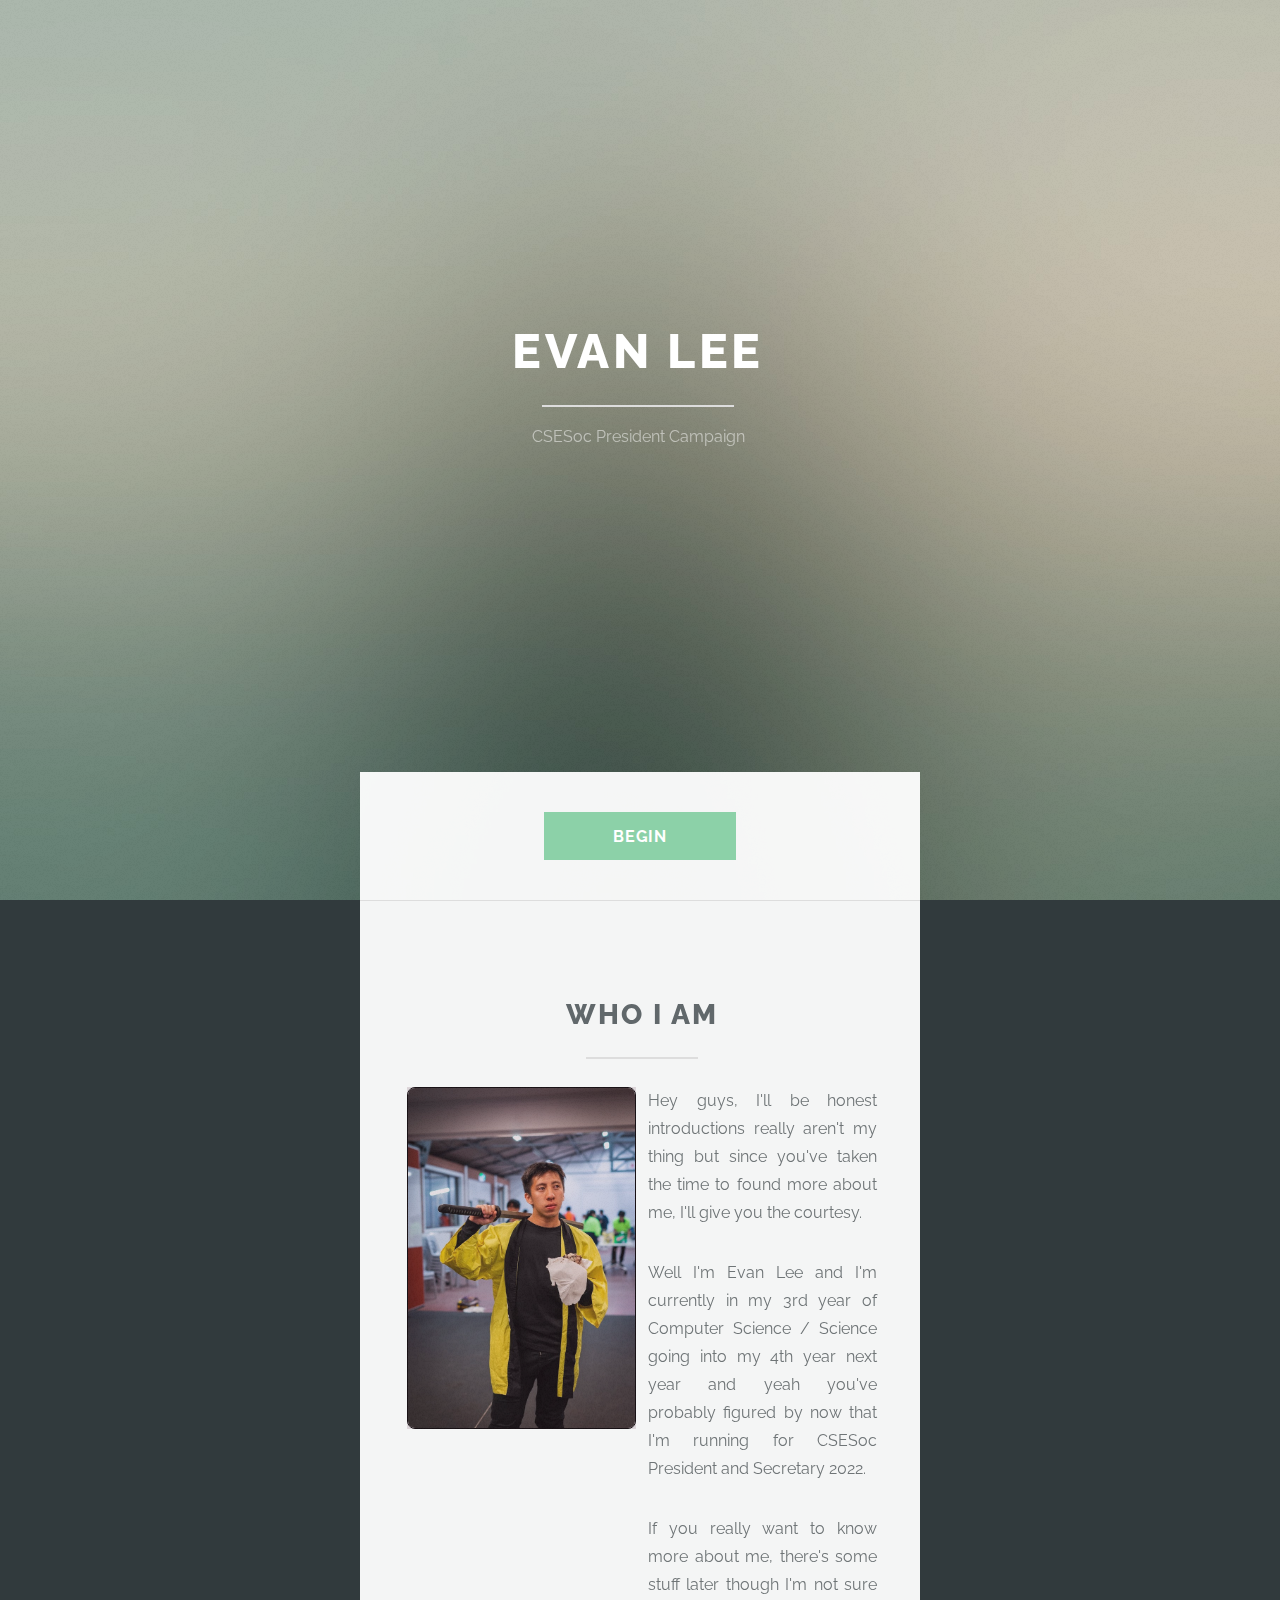
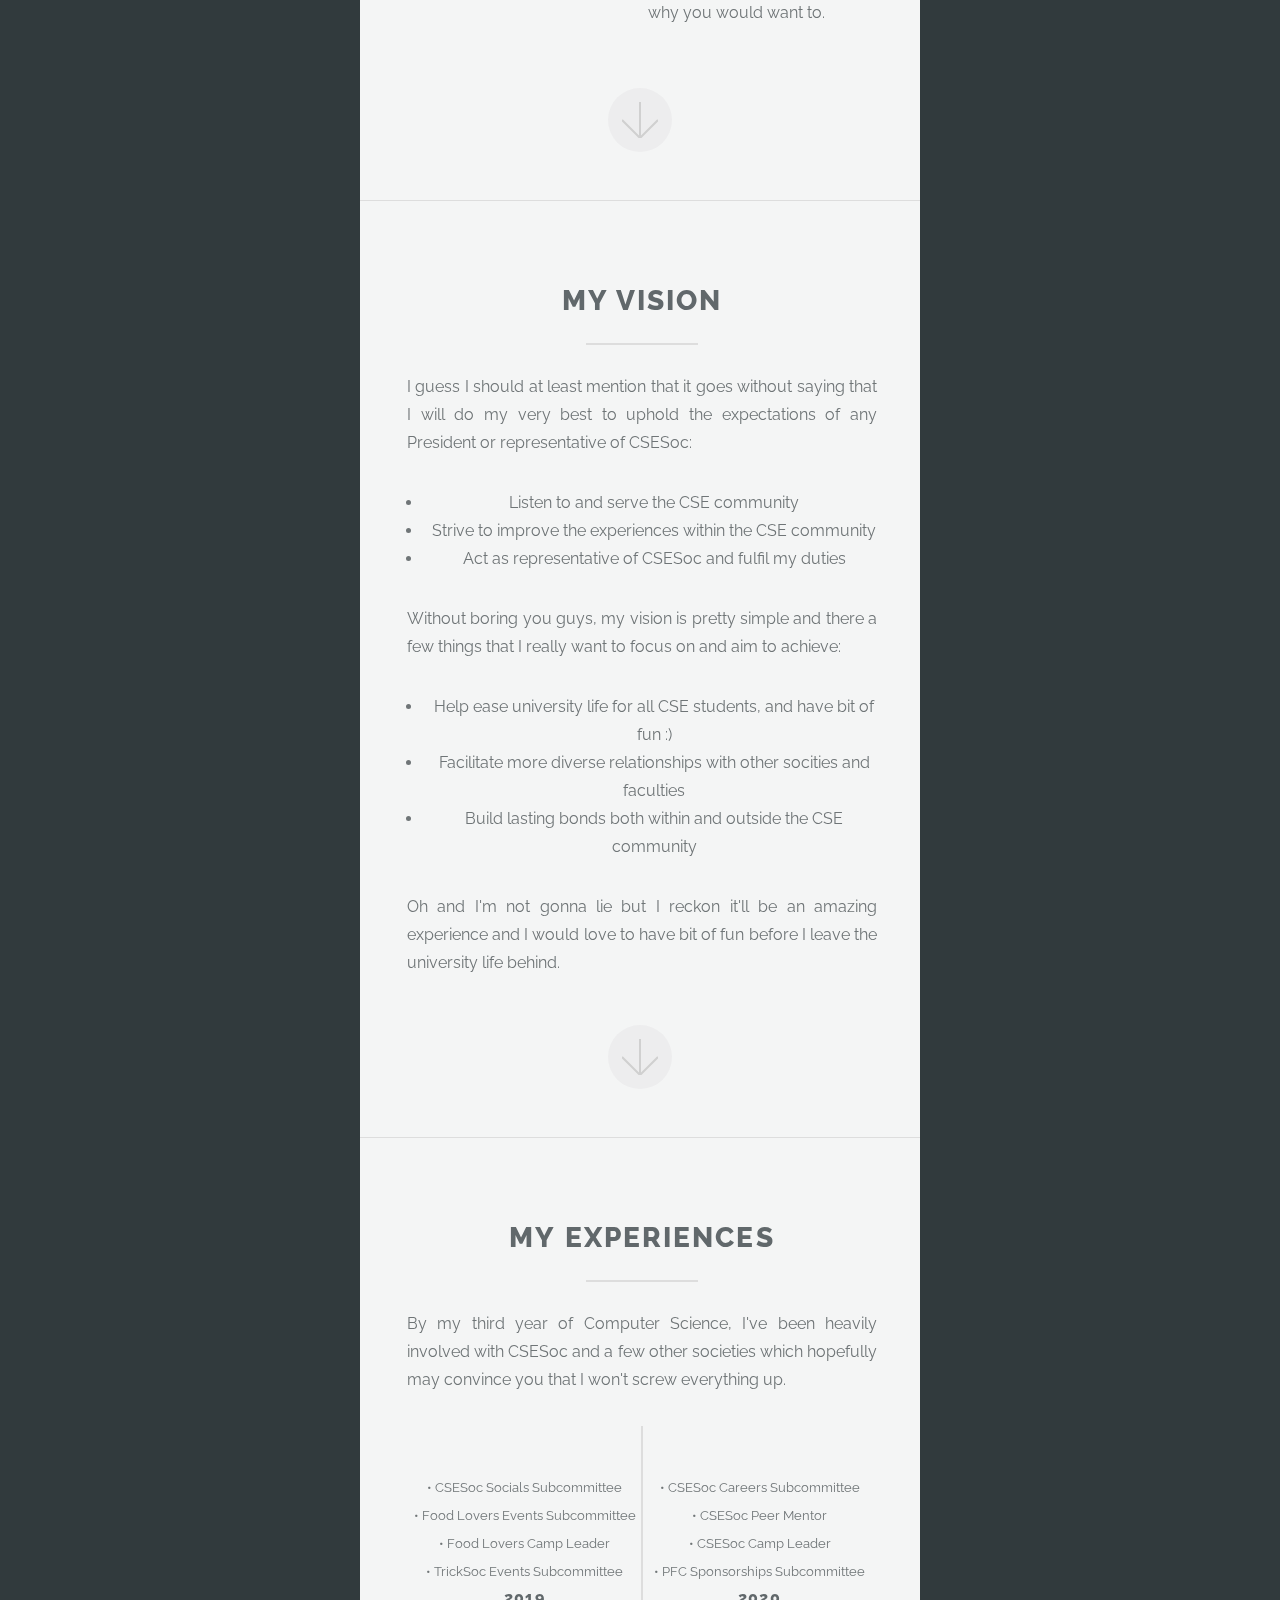
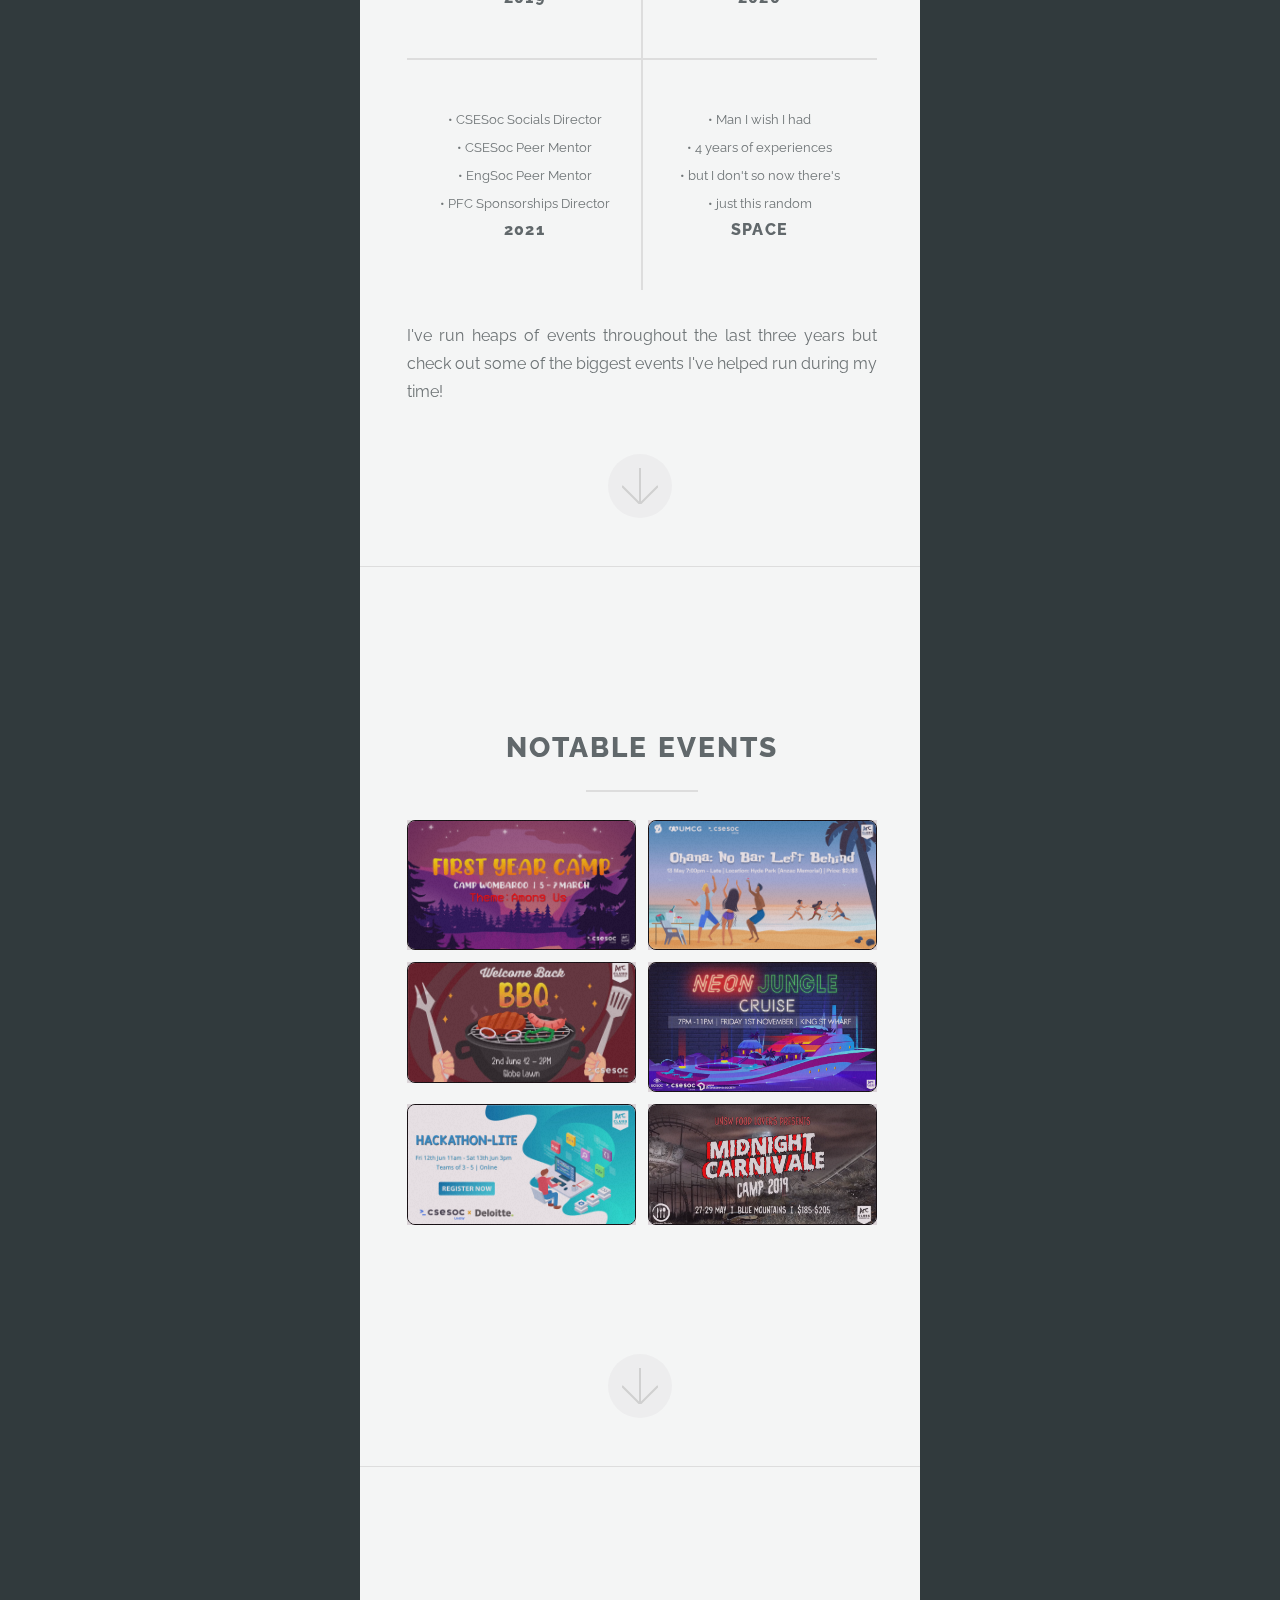
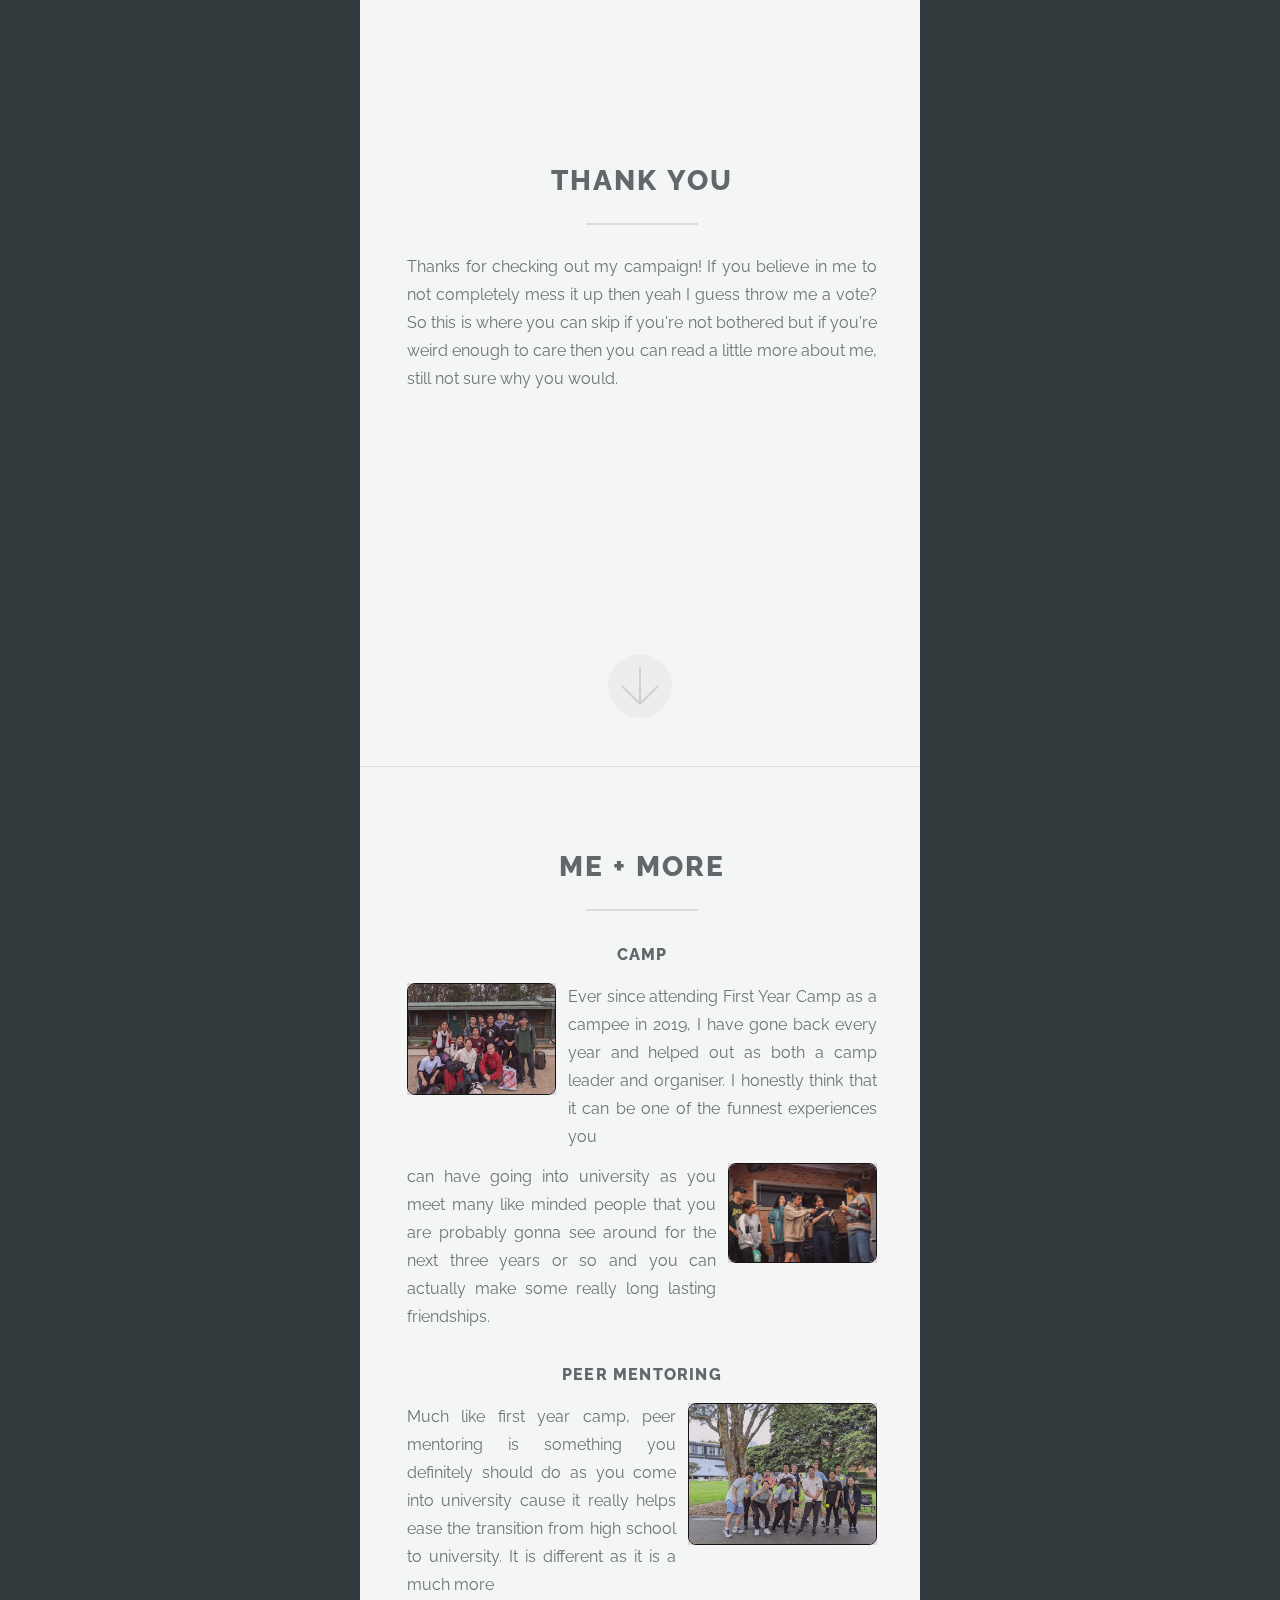
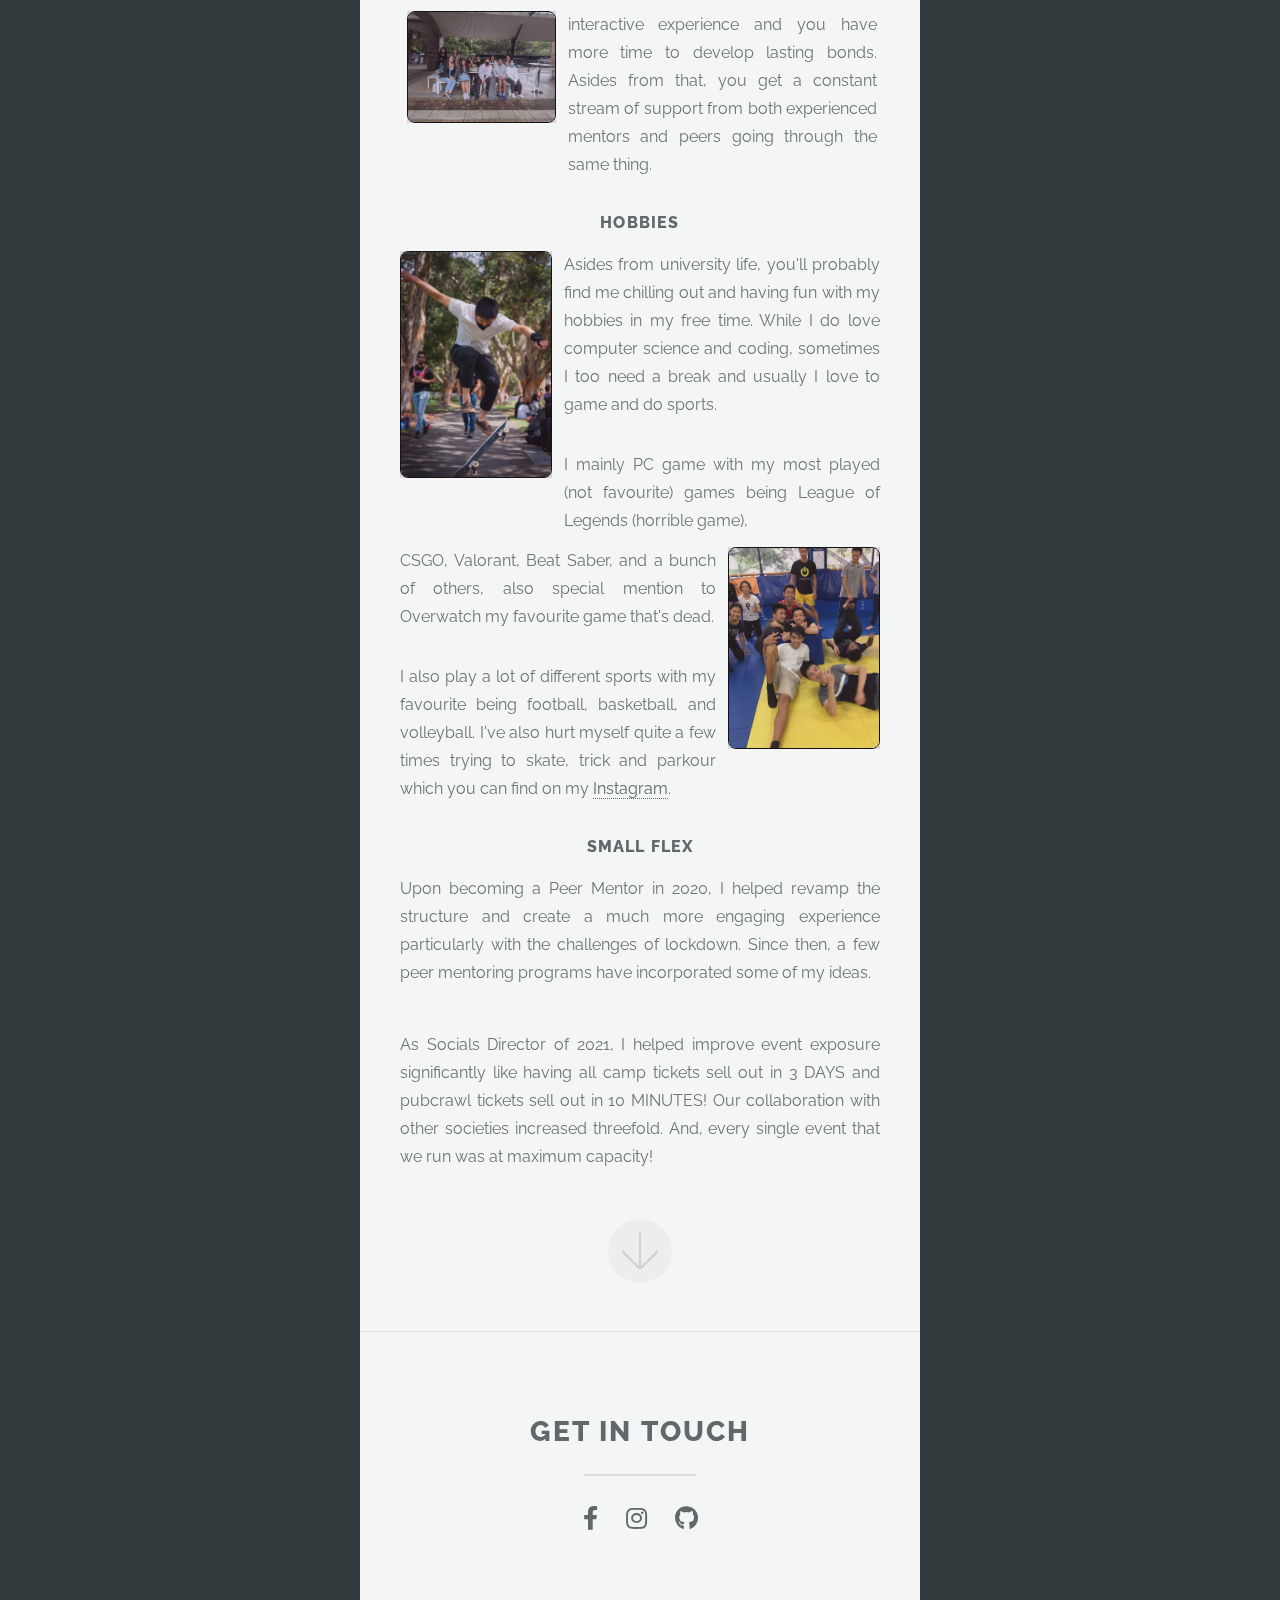
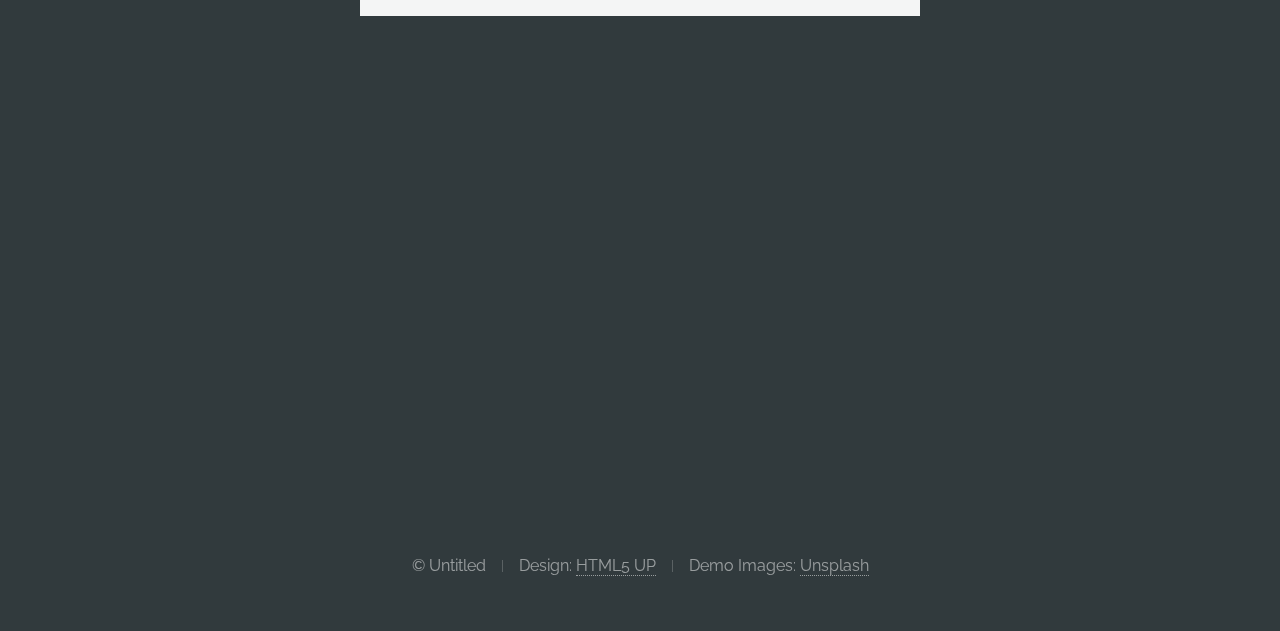
==== commit 77553458: "actually added legit content lol" ====
--- a/campaign.html
+++ b/campaign.html
@@ -17,7 +17,7 @@
 			<section id="header">
 				<header class="major">
 					<h1>Evan Lee</h1>
-					<p>CSESoc President Campaign</p>
+					<div>CSESoc President Campaign</div>
 				</header>
 				<div class="container">
 					<ul class="actions special">
@@ -34,378 +34,240 @@
 						<header class="major">
 							<h2>Who I am</h2>
 						</header>
-						<p>Aliquam ante ac id. Adipiscing interdum lorem praesent fusce pellentesque arcu feugiat. Consequat sed ultricies rutrum. Sed adipiscing eu amet interdum lorem blandit vis ac commodo aliquet integer vulputate phasellus lorem ipsum dolor lorem magna consequat sed etiam adipiscing interdum.</p>
+						<div class="box alt">
+								<div class="row gtr-uniform gtr-50">
+									<div class="col-6"><span class="image fit"><img src="images/profile.jpg" alt="" /></span></div>
+									<div class="col-6">
+										<p>Hey guys, I'll be honest introductions really aren't my thing but since you've taken the time to found more about me, I'll give you the courtesy.</p>
+										<p>Well I'm Evan Lee and I'm currently in my 3rd year of Computer Science / Science going into my 4th year next year and yeah you've probably figured by now that I'm running for CSESoc President and Secretary 2022.</p>
+										<p>If you really want to know more about me, there's some stuff later though I'm not sure why you would want to.</p>
+									</div>
+								</div>
+							</div>
 					</div>
 					<a href="#two" class="goto-next scrolly">Next</a>
 				</div>
 			</section>
 
 		<!-- Two -->
-			<section id="two" class="main special">
+				<section id="two" class="main special">
+					<div class="container">
+						<span class="image fit primary"><img src="images/pic02.jpg" alt="" /></span>
+						<div class="content">
+							<header class="major">
+								<h2>My Vision</h2>
+							</header>
+							<p>I guess I should at least mention that it goes without saying that I will do my very best to uphold the expectations of any President or representative of CSESoc:</p>
+							<ul>
+								<li>Listen to and serve the CSE community</li>
+								<li>Strive to improve the experiences within the CSE community</li>
+								<li>Act as representative of CSESoc and fulfil my duties</li>
+							</ul>
+							<p>Without boring you guys, my vision is pretty simple and there a few things that I really want to focus on and aim to achieve:</p>
+							<ul>
+								<li>Help ease university life for all CSE students, and have bit of fun :)</li>
+								<li>Facilitate more diverse relationships with other socities and faculties</li>
+								<li>Build lasting bonds both within and outside the CSE community</li>
+							</ul>
+							<p>Oh and I'm not gonna lie but I reckon it'll be an amazing experience and I would love to have bit of fun before I leave the university life behind.</p>
+						</div>
+						<a href="#three" class="goto-next scrolly">Next</a>
+					</div>
+				</section>
+
+		<!-- Three -->
+			<section id="three" class="main special">
 				<div class="container">
 					<span class="image fit primary"><img src="images/pic02.jpg" alt="" /></span>
 					<div class="content">
 						<header class="major">
-							<h2>Stuff I do</h2>
+							<h2>My Experiences</h2>
 						</header>
-						<p>Consequat sed ultricies rutrum. Sed adipiscing eu amet interdum lorem blandit vis ac commodo aliquet vulputate.</p>
+						<p>By my third year of Computer Science, I've been heavily involved with CSESoc and a few other societies which hopefully may convince you that I won't screw everything up.</p>
 						<ul class="icons-grid">
 							<li>
-								<span class="icon solid major fa-camera-retro"></span>
-								<h3>Magna Etiam</h3>
+								<p>• CSESoc Socials Subcommittee</p>
+								<p>• Food Lovers Events Subcommittee</p>
+								<p>• Food Lovers Camp Leader</p>
+								<p>• TrickSoc Events Subcommittee</p>
+								<h3>2019</h3>
 							</li>
 							<li>
-								<span class="icon solid major fa-pencil-alt"></span>
-								<h3>Lorem Ipsum</h3>
+								<p>• CSESoc Careers Subcommittee</p>
+								<p>• CSESoc Peer Mentor</p>
+								<p>• CSESoc Camp Leader</p>
+								<p>• PFC Sponsorships Subcommittee</p>
+								<h3>2020</h3>
 							</li>
 							<li>
-								<span class="icon solid major fa-code"></span>
-								<h3>Nulla Tempus</h3>
+								<p>• CSESoc Socials Director</p>
+								<p>• CSESoc Peer Mentor</p>
+								<p>• EngSoc Peer Mentor</p>
+								<p>• PFC Sponsorships Director</p>
+								<h3>2021</h3>
 							</li>
 							<li>
-								<span class="icon solid major fa-coffee"></span>
-								<h3>Sed Feugiat</h3>
+								<p>• Man I wish I had </p>
+								<p>• 4 years of experiences</p>
+								<p>• but I don't so now there's</p>
+								<p>• just this random</p>
+								<h3>Space</h3>
 							</li>
 						</ul>
-					</div>
-					<a href="#three" class="goto-next scrolly">Next</a>
-				</div>
-			</section>
-
-		<!-- Three -->
-			<section id="three" class="main special">
+						<p>I've run heaps of events throughout the last three years but check out some of the biggest events I've helped run during my time!</p>
+					</div>
+					<a href="#four" class="goto-next scrolly">Next</a>
+				</div>
+			</section>
+
+		<!-- Four -->
+			<section id="four" class="main special">
 				<div class="container">
 					<span class="image fit primary"><img src="images/pic03.jpg" alt="" /></span>
 					<div class="content">
 						<header class="major">
-							<h2>One more thing</h2>
+							<h2>Notable Events</h2>
 						</header>
-						<p>Aliquam ante ac id. Adipiscing interdum lorem praesent fusce pellentesque arcu feugiat. Consequat sed ultricies rutrum. Sed adipiscing eu amet interdum lorem blandit vis ac commodo aliquet integer vulputate phasellus lorem ipsum dolor lorem magna consequat sed etiam adipiscing interdum.</p>
-					</div>
-					<a href="#footer" class="goto-next scrolly">Next</a>
-				</div>
-			</section>
-
-		<!-- Four -->
-
-			<section id="four" class="main">
-				<div class="container">
-					<div class="content">
-						<header class="major">
-							<h2>Elements</h2>
-						</header>
-						<section>
-							<h4>Text</h4>
-							<p>This is <b>bold</b> and this is <strong>strong</strong>. This is <i>italic</i> and this is <em>emphasized</em>.
-							This is <sup>superscript</sup> text and this is <sub>subscript</sub> text.
-							This is <u>underlined</u> and this is code: <code>for (;;) { ... }</code>. Finally, <a href="#">this is a link</a>.</p>
-							<hr />
-							<header>
-								<h4>Heading with a Subtitle</h4>
-								<p>Lorem ipsum dolor sit amet nullam id egestas urna aliquam</p>
-							</header>
-							<p>Nunc lacinia ante nunc ac lobortis. Interdum adipiscing gravida odio porttitor sem non mi integer non faucibus ornare mi ut ante amet placerat aliquet. Volutpat eu sed ante lacinia sapien lorem accumsan varius montes viverra nibh in adipiscing blandit tempus accumsan.</p>
-							<header>
-								<h5>Heading with a Subtitle</h5>
-								<p>Lorem ipsum dolor sit amet nullam id egestas urna aliquam</p>
-							</header>
-							<p>Nunc lacinia ante nunc ac lobortis. Interdum adipiscing gravida odio porttitor sem non mi integer non faucibus ornare mi ut ante amet placerat aliquet. Volutpat eu sed ante lacinia sapien lorem accumsan varius montes viverra nibh in adipiscing blandit tempus accumsan.</p>
-							<hr />
-							<h2>Heading Level 2</h2>
-							<h3>Heading Level 3</h3>
-							<h4>Heading Level 4</h4>
-							<h5>Heading Level 5</h5>
-							<h6>Heading Level 6</h6>
-							<hr />
-							<h5>Blockquote</h5>
-							<blockquote>Fringilla nisl. Donec accumsan interdum nisi, quis tincidunt felis sagittis eget tempus euismod. Vestibulum ante ipsum primis in faucibus vestibulum. Blandit adipiscing eu felis iaculis volutpat ac adipiscing accumsan faucibus. Vestibulum ante ipsum primis in faucibus lorem ipsum dolor sit amet nullam adipiscing eu felis.</blockquote>
-							<h5>Preformatted</h5>
-							<pre><code>i = 0;
-
-while (!deck.isInOrder()) {
-  print 'Iteration ' + i;
-  deck.shuffle();
-  i++;
-}
-
-print 'It took ' + i + ' iterations to sort the deck.';</code></pre>
-						</section>
-
-						<section>
-							<h4>Lists</h4>
-							<div class="row">
-								<div class="col-6 col-12-medium">
-									<h5>Unordered</h5>
-									<ul>
-										<li>Dolor pulvinar etiam.</li>
-										<li>Sagittis adipiscing.</li>
-										<li>Felis enim feugiat.</li>
-									</ul>
-									<h5>Alternate</h5>
-									<ul class="alt">
-										<li>Dolor pulvinar etiam.</li>
-										<li>Sagittis adipiscing.</li>
-										<li>Felis enim feugiat.</li>
-									</ul>
-								</div>
-								<div class="col-6 col-12-medium">
-									<h5>Ordered</h5>
-									<ol>
-										<li>Dolor pulvinar etiam.</li>
-										<li>Etiam vel felis viverra.</li>
-										<li>Felis enim feugiat.</li>
-										<li>Dolor pulvinar etiam.</li>
-										<li>Etiam vel felis lorem.</li>
-										<li>Felis enim et feugiat.</li>
-									</ol>
-									<h5>Icons</h5>
-									<ul class="icons">
-										<li><a href="#" class="icon brands fa-twitter"><span class="label">Twitter</span></a></li>
-										<li><a href="#" class="icon brands fa-facebook-f"><span class="label">Facebook</span></a></li>
-										<li><a href="#" class="icon brands fa-instagram"><span class="label">Instagram</span></a></li>
-										<li><a href="#" class="icon brands fa-github"><span class="label">Github</span></a></li>
-									</ul>
-								</div>
-							</div>
-							<h5>Actions</h5>
-							<ul class="actions">
-								<li><a href="#" class="button primary">Default</a></li>
-								<li><a href="#" class="button">Default</a></li>
-							</ul>
-							<ul class="actions small">
-								<li><a href="#" class="button primary small">Small</a></li>
-								<li><a href="#" class="button small">Small</a></li>
-							</ul>
-							<div class="row">
-								<div class="col-6 col-12-small">
-									<ul class="actions stacked">
-										<li><a href="#" class="button primary">Default</a></li>
-										<li><a href="#" class="button">Default</a></li>
-									</ul>
-								</div>
-								<div class="col-6 col-12-small">
-									<ul class="actions stacked">
-										<li><a href="#" class="button primary small">Small</a></li>
-										<li><a href="#" class="button small">Small</a></li>
-									</ul>
-								</div>
-								<div class="col-6 col-12-small">
-									<ul class="actions stacked">
-										<li><a href="#" class="button primary fit">Default</a></li>
-										<li><a href="#" class="button fit">Default</a></li>
-									</ul>
-								</div>
-								<div class="col-6 col-12-small">
-									<ul class="actions stacked">
-										<li><a href="#" class="button primary small fit">Small</a></li>
-										<li><a href="#" class="button small fit">Small</a></li>
-									</ul>
-								</div>
-							</div>
-						</section>
-
-						<section>
-							<h4>Table</h4>
-							<h5>Default</h5>
-							<div class="table-wrapper">
-								<table>
-									<thead>
-										<tr>
-											<th>Name</th>
-											<th>Description</th>
-											<th>Price</th>
-										</tr>
-									</thead>
-									<tbody>
-										<tr>
-											<td>Item One</td>
-											<td>Ante turpis integer aliquet porttitor.</td>
-											<td>29.99</td>
-										</tr>
-										<tr>
-											<td>Item Two</td>
-											<td>Vis ac commodo adipiscing arcu aliquet.</td>
-											<td>19.99</td>
-										</tr>
-										<tr>
-											<td>Item Three</td>
-											<td> Morbi faucibus arcu accumsan lorem.</td>
-											<td>29.99</td>
-										</tr>
-										<tr>
-											<td>Item Four</td>
-											<td>Vitae integer tempus condimentum.</td>
-											<td>19.99</td>
-										</tr>
-										<tr>
-											<td>Item Five</td>
-											<td>Ante turpis integer aliquet porttitor.</td>
-											<td>29.99</td>
-										</tr>
-									</tbody>
-									<tfoot>
-										<tr>
-											<td colspan="2"></td>
-											<td>100.00</td>
-										</tr>
-									</tfoot>
-								</table>
-							</div>
-
-							<h5>Alternate</h5>
-							<div class="table-wrapper">
-								<table class="alt">
-									<thead>
-										<tr>
-											<th>Name</th>
-											<th>Description</th>
-											<th>Price</th>
-										</tr>
-									</thead>
-									<tbody>
-										<tr>
-											<td>Item One</td>
-											<td>Ante turpis integer aliquet porttitor.</td>
-											<td>29.99</td>
-										</tr>
-										<tr>
-											<td>Item Two</td>
-											<td>Vis ac commodo adipiscing arcu aliquet.</td>
-											<td>19.99</td>
-										</tr>
-										<tr>
-											<td>Item Three</td>
-											<td> Morbi faucibus arcu accumsan lorem.</td>
-											<td>29.99</td>
-										</tr>
-										<tr>
-											<td>Item Four</td>
-											<td>Vitae integer tempus condimentum.</td>
-											<td>19.99</td>
-										</tr>
-										<tr>
-											<td>Item Five</td>
-											<td>Ante turpis integer aliquet porttitor.</td>
-											<td>29.99</td>
-										</tr>
-									</tbody>
-									<tfoot>
-										<tr>
-											<td colspan="2"></td>
-											<td>100.00</td>
-										</tr>
-									</tfoot>
-								</table>
-							</div>
-						</section>
-
-						<section>
-							<h4>Buttons</h4>
-							<ul class="actions">
-								<li><a href="#" class="button primary">Primary</a></li>
-								<li><a href="#" class="button">Default</a></li>
-							</ul>
-							<ul class="actions">
-								<li><a href="#" class="button">Default</a></li>
-								<li><a href="#" class="button small">Small</a></li>
-							</ul>
-							<ul class="actions fit">
-								<li><a href="#" class="button primary fit">Fit</a></li>
-								<li><a href="#" class="button fit">Fit</a></li>
-							</ul>
-							<ul class="actions fit small">
-								<li><a href="#" class="button primary fit small">Fit + Small</a></li>
-								<li><a href="#" class="button fit small">Fit + Small</a></li>
-							</ul>
-							<ul class="actions">
-								<li><a href="#" class="button primary icon solid fa-download">Icon</a></li>
-								<li><a href="#" class="button icon solid fa-download">Icon</a></li>
-							</ul>
-							<ul class="actions">
-								<li><span class="button primary disabled">Disabled</span></li>
-								<li><span class="button disabled">Disabled</span></li>
-							</ul>
-						</section>
-
-						<section>
-							<h4>Form</h4>
-							<form method="post" action="#">
-								<div class="row gtr-uniform">
-									<div class="col-6 col-12-xsmall">
-										<input type="text" name="demo-name" id="demo-name" value="" placeholder="Name" />
-									</div>
-									<div class="col-6 col-12-xsmall">
-										<input type="email" name="demo-email" id="demo-email" value="" placeholder="Email" />
-									</div>
-									<div class="col-12">
-										<select name="demo-category" id="demo-category">
-											<option value="">- Category -</option>
-											<option value="1">Manufacturing</option>
-											<option value="1">Shipping</option>
-											<option value="1">Administration</option>
-											<option value="1">Human Resources</option>
-										</select>
-									</div>
-									<div class="col-4 col-12-small">
-										<input type="radio" id="demo-priority-low" name="demo-priority" checked>
-										<label for="demo-priority-low">Low</label>
-									</div>
-									<div class="col-4 col-12-small">
-										<input type="radio" id="demo-priority-normal" name="demo-priority">
-										<label for="demo-priority-normal">Normal</label>
-									</div>
-									<div class="col-4 col-12-small">
-										<input type="radio" id="demo-priority-high" name="demo-priority">
-										<label for="demo-priority-high">High</label>
-									</div>
-									<div class="col-6 col-12-small">
-										<input type="checkbox" id="demo-copy" name="demo-copy">
-										<label for="demo-copy">Email me a copy</label>
-									</div>
-									<div class="col-6 col-12-small">
-										<input type="checkbox" id="demo-human" name="demo-human" checked>
-										<label for="demo-human">Not a robot</label>
-									</div>
-									<div class="col-12">
-										<textarea name="demo-message" id="demo-message" placeholder="Enter your message" rows="6"></textarea>
-									</div>
-									<div class="col-12">
-										<ul class="actions">
-											<li><input type="submit" value="Send Message" class="primary" /></li>
-											<li><input type="reset" value="Reset" /></li>
-										</ul>
-									</div>
-								</div>
-							</form>
-						</section>
-
-						<section>
-							<h4>Image</h4>
-							<h5>Fit</h5>
-							<div class="box alt">
-								<div class="row gtr-uniform gtr-50">
-									<div class="col-12"><span class="image fit"><img src="images/pic04.jpg" alt="" /></span></div>
-									<div class="col-4"><span class="image fit"><img src="images/pic04.jpg" alt="" /></span></div>
-									<div class="col-4"><span class="image fit"><img src="images/pic04.jpg" alt="" /></span></div>
-									<div class="col-4"><span class="image fit"><img src="images/pic04.jpg" alt="" /></span></div>
-									<div class="col-4"><span class="image fit"><img src="images/pic04.jpg" alt="" /></span></div>
-									<div class="col-4"><span class="image fit"><img src="images/pic04.jpg" alt="" /></span></div>
-									<div class="col-4"><span class="image fit"><img src="images/pic04.jpg" alt="" /></span></div>
-									<div class="col-4"><span class="image fit"><img src="images/pic04.jpg" alt="" /></span></div>
-									<div class="col-4"><span class="image fit"><img src="images/pic04.jpg" alt="" /></span></div>
-									<div class="col-4"><span class="image fit"><img src="images/pic04.jpg" alt="" /></span></div>
-								</div>
-							</div>
-							<h5>Left &amp; Right</h5>
-							<p><span class="image left"><img src="images/pic05.jpg" alt="" /></span>Fringilla nisl. Donec accumsan interdum nisi, quis tincidunt felis sagittis eget. tempus euismod. Vestibulum ante ipsum primis in faucibus vestibulum. Blandit adipiscing eu felis iaculis volutpat ac adipiscing accumsan eu faucibus. Integer ac pellentesque praesent tincidunt felis sagittis eget. tempus euismod. Vestibulum ante ipsum primis in faucibus vestibulum. Blandit adipiscing eu felis iaculis volutpat ac adipiscing accumsan eu faucibus. Integer ac pellentesque praesent. Donec accumsan interdum nisi, quis tincidunt felis sagittis eget. tempus euismod. Vestibulum ante ipsum primis in faucibus vestibulum. Blandit adipiscing eu felis iaculis volutpat ac adipiscing accumsan eu faucibus. Integer ac pellentesque praesent tincidunt felis sagittis eget. tempus euismod. Vestibulum ante ipsum primis in faucibus vestibulum. Blandit adipiscing eu felis iaculis volutpat ac adipiscing accumsan eu faucibus. Integer ac pellentesque praesent.</p>
-							<p><span class="image right"><img src="images/pic05.jpg" alt="" /></span>Fringilla nisl. Donec accumsan interdum nisi, quis tincidunt felis sagittis eget. tempus euismod. Vestibulum ante ipsum primis in faucibus vestibulum. Blandit adipiscing eu felis iaculis volutpat ac adipiscing accumsan eu faucibus. Integer ac pellentesque praesent tincidunt felis sagittis eget. tempus euismod. Vestibulum ante ipsum primis in faucibus vestibulum. Blandit adipiscing eu felis iaculis volutpat ac adipiscing accumsan eu faucibus. Integer ac pellentesque praesent. Donec accumsan interdum nisi, quis tincidunt felis sagittis eget. tempus euismod. Vestibulum ante ipsum primis in faucibus vestibulum. Blandit adipiscing eu felis iaculis volutpat ac adipiscing accumsan eu faucibus. Integer ac pellentesque praesent tincidunt felis sagittis eget. tempus euismod. Vestibulum ante ipsum primis in faucibus vestibulum. Blandit adipiscing eu felis iaculis volutpat ac adipiscing accumsan eu faucibus. Integer ac pellentesque praesent.</p>
-						</section>
-
-					</div>
-					<a href="#footer" class="goto-next scrolly">Next</a>
-				</div>
-			</section>
-
+						<div class="box alt">
+							<div class="row gtr-uniform gtr-50">
+								<div class="col-6"><a href="https://www.facebook.com/events/771982953715027">
+									<span class="image fit"><img src="images/camp.png" alt="" /></span>
+								</a></div>
+								<div class="col-6"><a href="https://www.facebook.com/events/183236673635666">
+									<span class="image fit"><img src="images/pubcrawl.jpg" alt="" /></span>
+								</a></div>
+								<div class="col-6"><a href="https://www.facebook.com/events/474060220350570">
+									<span class="image fit"><img src="images/bbq.jpg" alt="" /></span>
+								</a></div>
+								<div class="col-6"><a href="https://www.facebook.com/events/754966854934733">
+									<span class="image fit"><img src="images/cruise.PNG" alt="" /></span>
+								</a></div>
+								<div class="col-6"><a href="https://www.facebook.com/events/3090345274318922">
+									<span class="image fit"><img src="images/hackathon.jpg" alt="" /></span>
+								</a></div>
+								<div class="col-6"><a href="https://www.facebook.com/events/635497086888841">
+									<span class="image fit"><img src="images/flcamp.PNG" alt="" /></span>
+								</a></div>
+							</div>
+						</div>
+					</div>
+					<a href="#five" class="goto-next scrolly">Next</a>
+				</div>
+			</section>
+
+		<!-- Six -->
+		<section id="six" class="main special">
+			<div class="container">
+				<span class="image fit primary"><img src="images/pic03.jpg" alt="" /></span>
+				<div class="content">
+					<header class="major">
+						<h2>Thank You</h2>
+					</header>
+					<p>
+						Thanks for checking out my campaign! If you believe in me to not completely mess it up then yeah I guess throw me a vote? So this is where you can skip
+						if you're not bothered but if you're weird enough to care then you can read a little more about me, still not sure why you would.
+					</p>
+				</div>
+				<a href="#seven" class="goto-next scrolly">Next</a>
+			</div>
+		</section>
+
+		<!-- Seven -->
+		<section id="seven" class="main special">
+			<div class="container">
+				<span class="image fit primary"><img src="images/pic03.jpg" alt="" /></span>
+				<div class="content">
+					<header class="major">
+						<h2>Me + More</h2>
+					</header>
+					<div class="box alt">
+						<h3>Camp</h3>
+						<div class="row gtr-uniform gtr-50">
+							<div class="col-4">
+								<span class="image fit"><img src="images/camp2.jpg" alt="" /></span>
+							</div>
+							<div class="col-8">
+								<p>
+									Ever since attending First Year Camp as a campee in 2019, I have gone back every year and helped out as both a camp leader and organiser.
+									I honestly think that it can be one of the funnest experiences you
+								</p>
+							</div>
+							<div class="col-8">
+								<p>
+									can have going into university as you meet many like minded people that you are probably gonna see around for the next three years or so
+									and you can actually make some really long lasting friendships.
+								</p>
+							</div>
+							<div class="col-4">
+								<span class="image fit"><img src="images/camp4.jpg" alt="" /></span>
+							</div>
+						</div>
+					</div>
+					<h3>Peer Mentoring</h3>
+						<div class="row gtr-uniform gtr-50">
+							<div class="col-7">
+								<p>
+									Much like first year camp, peer mentoring is something you definitely should do as you come into university cause it really helps ease
+									the transition from high school to university. It is different as it is a much more
+								</p>
+							</div>
+							<div class="col-5">
+								<span class="image fit"><img src="images/pm1.jpg" alt="" /></span>
+							</div>
+							<div class="col-4">
+								<span class="image fit"><img src="images/pm2.jpg" alt="" /></span>
+							</div>
+							<div class="col-8">
+								<p>
+									interactive experience and you have more time to develop lasting bonds. Asides from that, you get a constant stream of support from both
+									experienced mentors and peers going through the same thing.
+								</p>
+							</div>
+						</div>
+					</div>
+					<h3>Hobbies</h3>
+					<div class="row gtr-uniform gtr-50">
+						<div class="col-4">
+							<span class="image fit"><img src="images/camp3.jpg" alt="" /></span>
+						</div>
+						<div class="col-8">
+							<p>
+								Asides from university life, you'll probably find me chilling out and having fun with my hobbies in my free time. While I do love computer
+								science and coding, sometimes I too need a break and usually I love to game and do sports.
+							</p>
+							<p>
+								I mainly PC game with my most played (not favourite) games being League of Legends (horrible game),
+							</p>
+						</div>
+						<div class="col-8">
+							<p>
+								CSGO, Valorant, Beat Saber, and a bunch of others, also special mention to Overwatch my favourite game that's dead.
+							</p>
+							<p>
+								I also play a lot of different sports with my favourite being football, basketball, and volleyball. I've also hurt myself quite a few times
+								trying to skate, trick and parkour which you can find on my <a href="https://www.instagram.com/for_fun_player/">Instagram</a>.
+							</p>
+						</div>
+						<div class="col-4">
+							<span class="image fit"><img src="images/tricksoc.jpeg" alt="" /></span>
+						</div>
+					</div>
+					<h3>Small Flex</h3>
+					<div class="row gtr-uniform gtr-50">
+						<p>
+							Upon becoming a Peer Mentor in 2020, I helped revamp the structure and create a much more engaging experience particularly with the challenges of
+							lockdown. Since then, a few peer mentoring programs have incorporated some of my ideas.
+						</p>
+						<p>
+							As Socials Director of 2021, I helped improve event exposure significantly like having all camp tickets sell out in 3 DAYS and pubcrawl tickets sell
+							out in 10 MINUTES! Our collaboration with other societies increased threefold. And, every single event that we run was at maximum capacity!
+						</p>
+					</div>
+				</div>
+			</div>
+				<a href="#footer" class="goto-next scrolly">Next</a>
+			</div>
+		</section>
 
 		<!-- Footer -->
 			<section id="footer">
@@ -413,27 +275,13 @@
 					<header class="major">
 						<h2>Get in touch</h2>
 					</header>
-					<form method="post" action="#">
-						<div class="row gtr-uniform">
-							<div class="col-6 col-12-xsmall"><input type="text" name="name" id="name" placeholder="Name" /></div>
-							<div class="col-6 col-12-xsmall"><input type="email" name="email" id="email" placeholder="Email" /></div>
-							<div class="col-12"><textarea name="message" id="message" placeholder="Message" rows="4"></textarea></div>
-							<div class="col-12">
-								<ul class="actions special">
-									<li><input type="submit" value="Send Message" class="primary" /></li>
-								</ul>
-							</div>
-						</div>
-					</form>
+					<ul class="icons">
+						<li><a href="https://www.facebook.com/vanlyee" class="icon brands fa-facebook-f"><span class="label">Facebook</span></a></li>
+						<li><a href="https://www.instagram.com/vanlyee/" class="icon brands fa-instagram"><span class="label">Instagram</span></a></li>
+						<li><a href="https://github.com/evan-t-lee" class="icon brands fa-github"><span class="label">Github</span></a></li>
+					</ul>
 				</div>
 				<footer>
-					<ul class="icons">
-						<li><a href="#" class="icon brands alt fa-twitter"><span class="label">Twitter</span></a></li>
-						<li><a href="#" class="icon brands alt fa-facebook-f"><span class="label">Facebook</span></a></li>
-						<li><a href="#" class="icon brands alt fa-instagram"><span class="label">Instagram</span></a></li>
-						<li><a href="#" class="icon brands alt fa-dribbble"><span class="label">Dribbble</span></a></li>
-						<li><a href="#" class="icon solid alt fa-envelope"><span class="label">Email</span></a></li>
-					</ul>
 					<ul class="copyright">
 						<li>&copy; Untitled</li><li>Design: <a href="http://html5up.net">HTML5 UP</a></li><li>Demo Images: <a href="http://unsplash.com">Unsplash</a></li>
 					</ul>
--- a/assets_highlights/css/main.css
+++ b/assets_highlights/css/main.css
@@ -6,6 +6,16 @@
 	html5up.net | @ajlkn
 	Free for personal and commercial use under the CCA 3.0 license (html5up.net/license)
 */
+
+.major > div {
+	margin-top: 1em;
+}
+
+li > p {
+	text-align: center;
+	font-size: small;
+	margin-bottom: 0;
+}
 
 html, body, div, span, applet, object,
 iframe, h1, h2, h3, h4, h5, h6, p, blockquote,
@@ -129,7 +139,7 @@
 		-ms-transition: color 0.2s ease-in-out, border-bottom-color 0.2s ease-in-out;
 		transition: color 0.2s ease-in-out, border-bottom-color 0.2s ease-in-out;
 		border-bottom: dotted 1px;
-		color: #8cd1a8;
+		color: #61686b;
 		text-decoration: none;
 	}
 
@@ -149,7 +159,9 @@
 	}
 
 	p {
+		font-size: medium;
 		margin: 0 0 2em 0;
+		text-align: justify;
 	}
 
 	h1, h2, h3, h4, h5, h6 {
@@ -174,6 +186,7 @@
 	h3 {
 		font-size: 1em;
 		line-height: 1.5em;
+		margin-top: 2em;
 	}
 
 	h4 {
@@ -2236,6 +2249,9 @@
 		}
 
 		.image img {
+			border: 1px solid black;
+			border-radius: 0.5em;
+			color: white;
 			display: block;
 		}
 
@@ -2261,7 +2277,6 @@
 
 		.image.fit {
 			display: block;
-			margin: 0 0 2em 0;
 			width: 100%;
 		}
 
@@ -2288,6 +2303,7 @@
 	}
 
 		ul li {
+			font-size: medium;
 			padding-left: 0.5em;
 		}
 
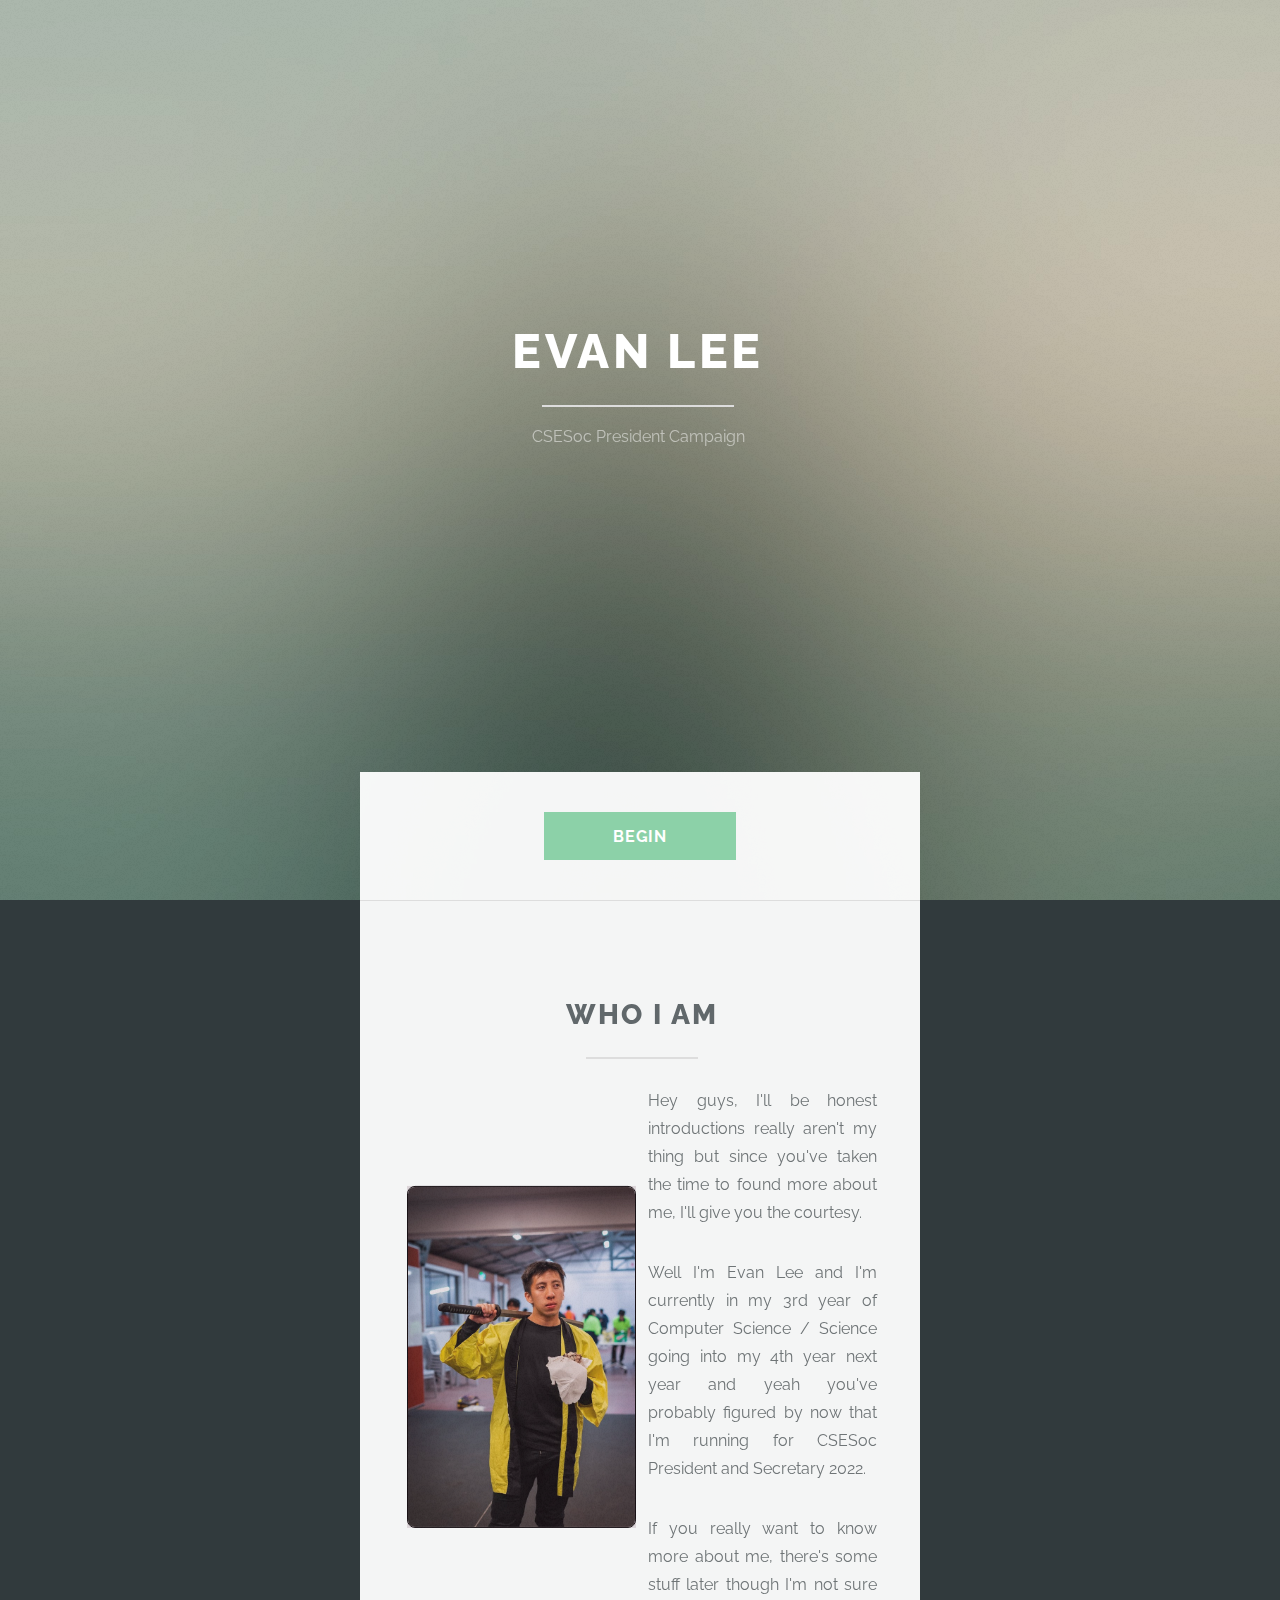
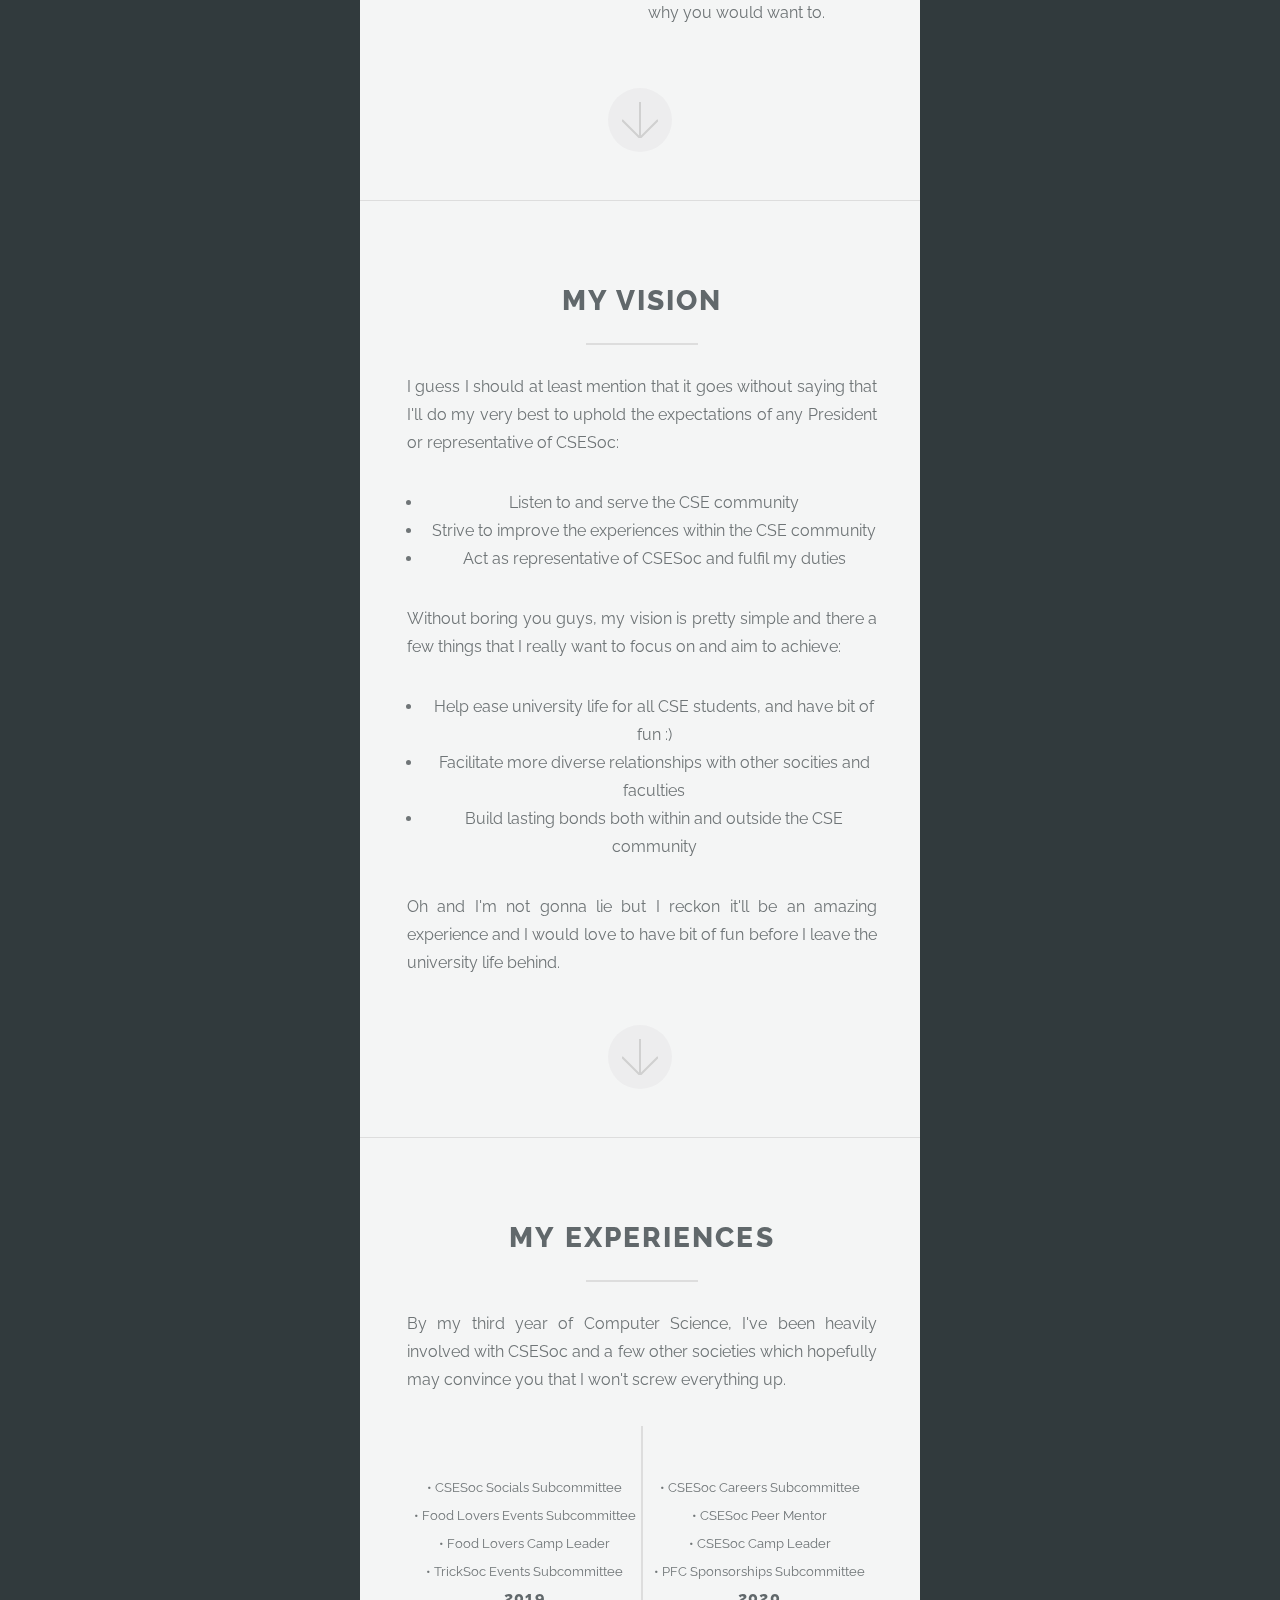
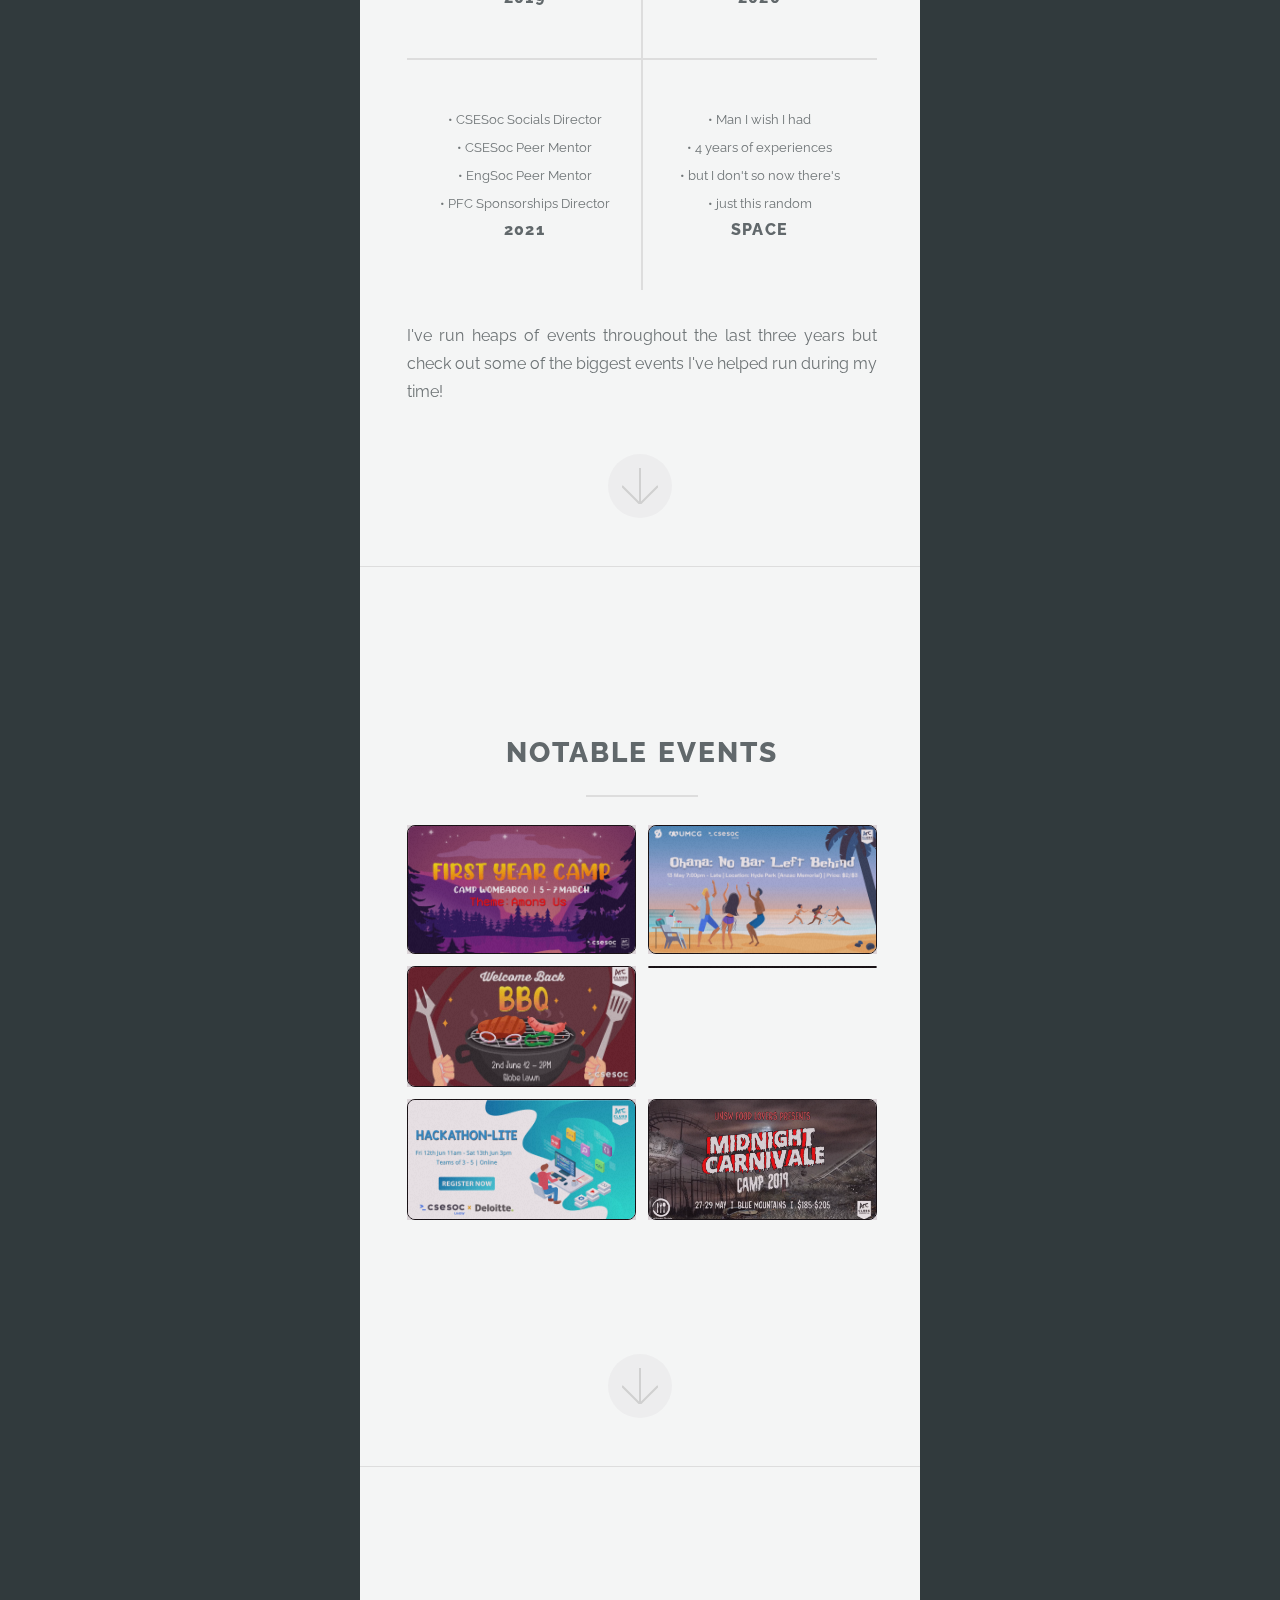
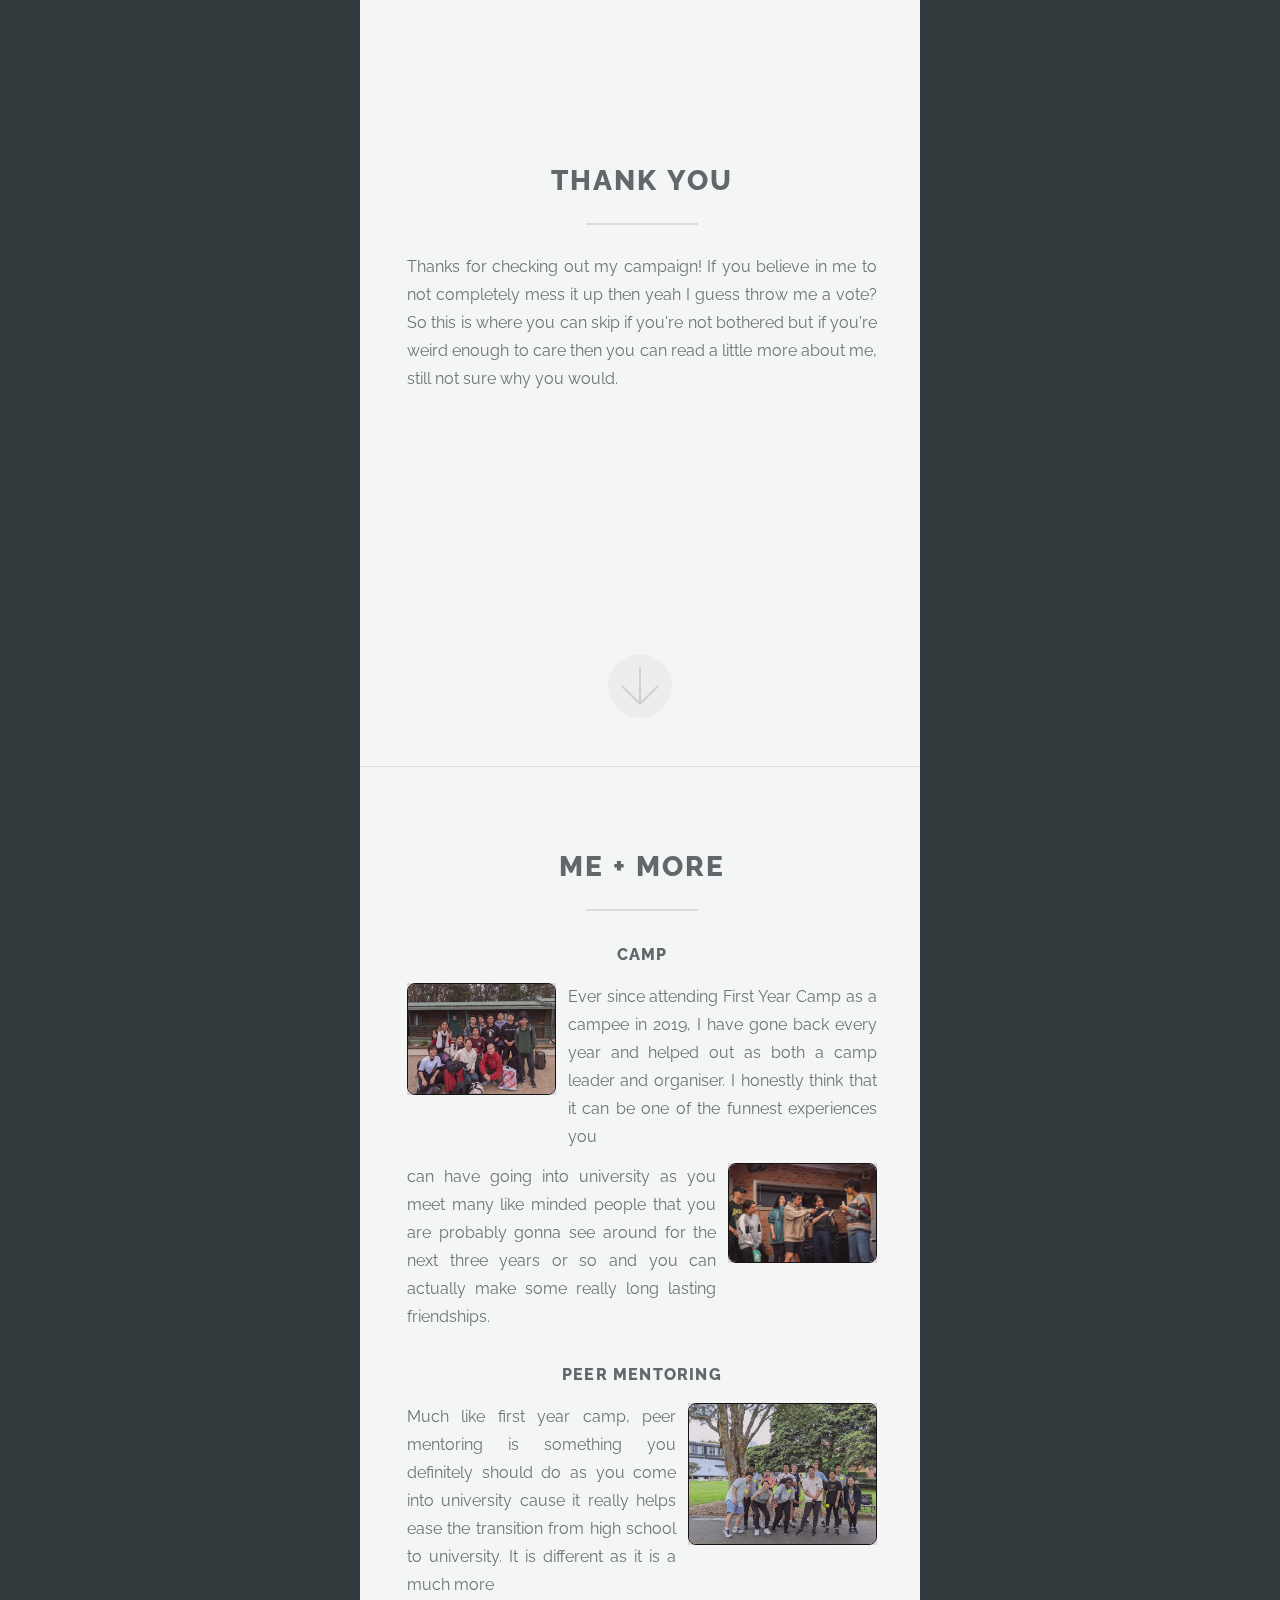
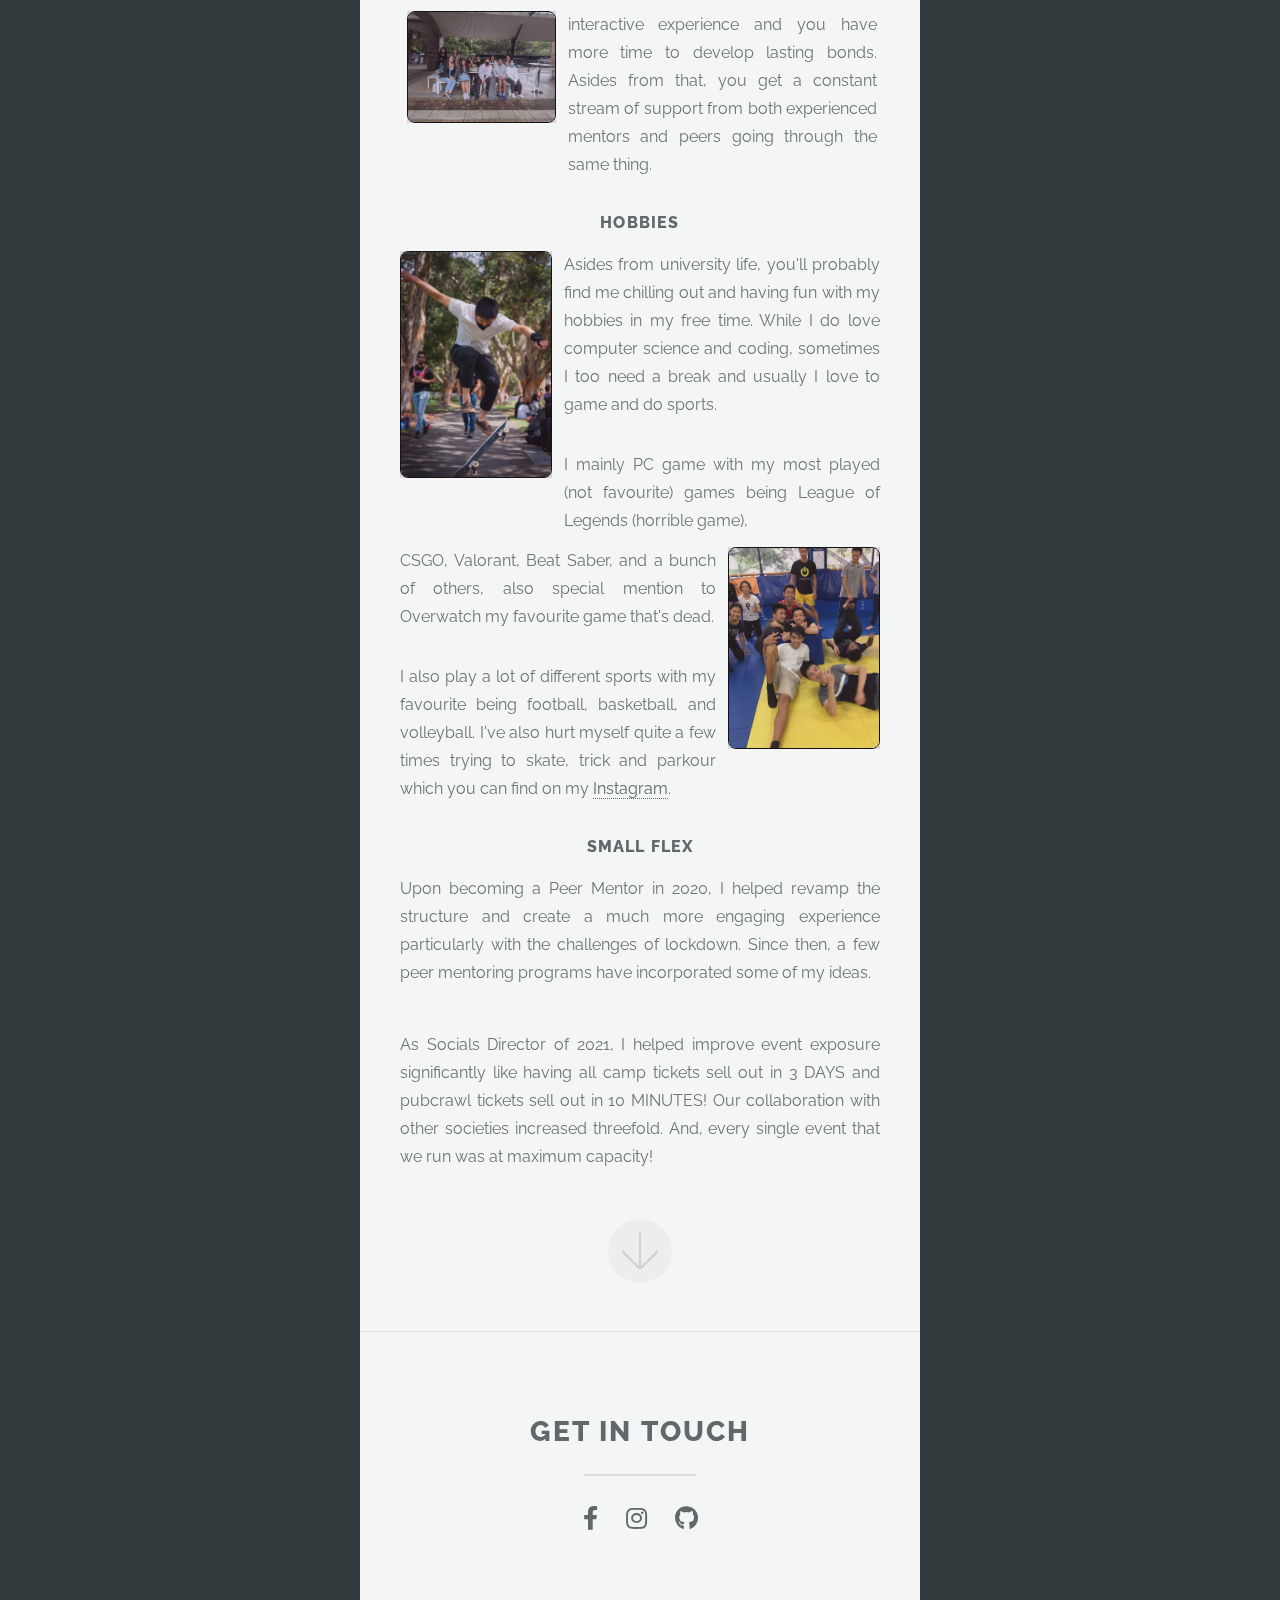
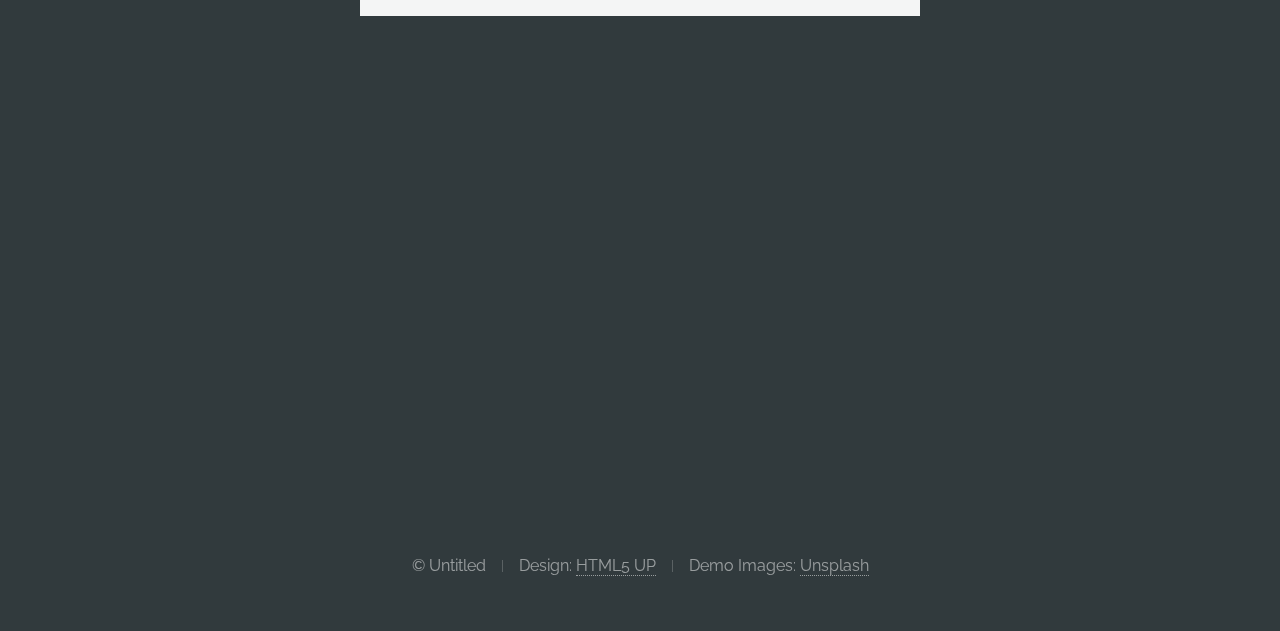
==== commit c1a25848: "fixed some bugs and added photos" ====
--- a/campaign.html
+++ b/campaign.html
@@ -36,7 +36,7 @@
 						</header>
 						<div class="box alt">
 								<div class="row gtr-uniform gtr-50">
-									<div class="col-6"><span class="image fit"><img src="images/profile.jpg" alt="" /></span></div>
+									<div class="col-6"><span class="image fit center"><img src="images/profile.jpg" alt="" /></span></div>
 									<div class="col-6">
 										<p>Hey guys, I'll be honest introductions really aren't my thing but since you've taken the time to found more about me, I'll give you the courtesy.</p>
 										<p>Well I'm Evan Lee and I'm currently in my 3rd year of Computer Science / Science going into my 4th year next year and yeah you've probably figured by now that I'm running for CSESoc President and Secretary 2022.</p>
@@ -57,7 +57,7 @@
 							<header class="major">
 								<h2>My Vision</h2>
 							</header>
-							<p>I guess I should at least mention that it goes without saying that I will do my very best to uphold the expectations of any President or representative of CSESoc:</p>
+							<p>I guess I should at least mention that it goes without saying that I'll do my very best to uphold the expectations of any President or representative of CSESoc:</p>
 							<ul>
 								<li>Listen to and serve the CSE community</li>
 								<li>Strive to improve the experiences within the CSE community</li>
--- a/assets_highlights/css/main.css
+++ b/assets_highlights/css/main.css
@@ -15,6 +15,14 @@
 	text-align: center;
 	font-size: small;
 	margin-bottom: 0;
+}
+
+.center {
+	margin: 0;
+	position: absolute;
+	top: 50%;
+	-ms-transform: translateY(-50%);
+	transform: translateY(-50%);
 }
 
 html, body, div, span, applet, object,
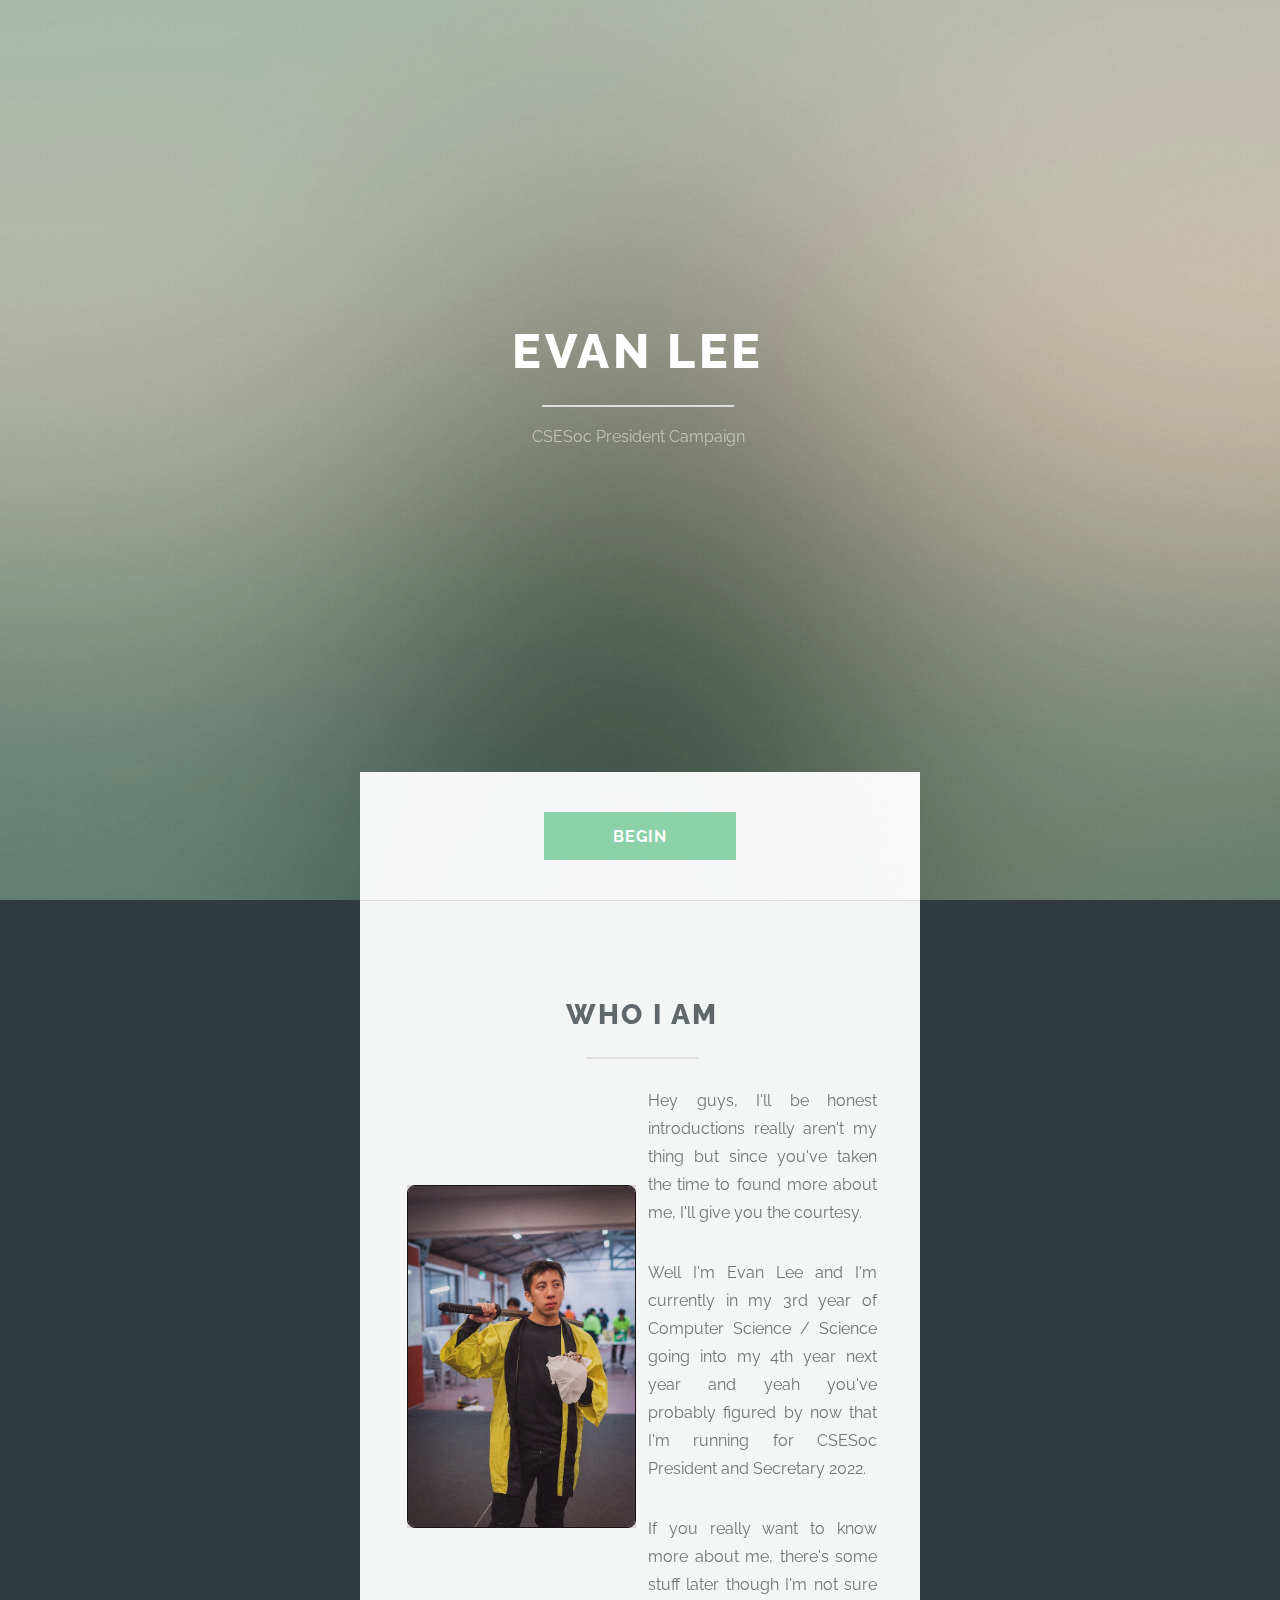
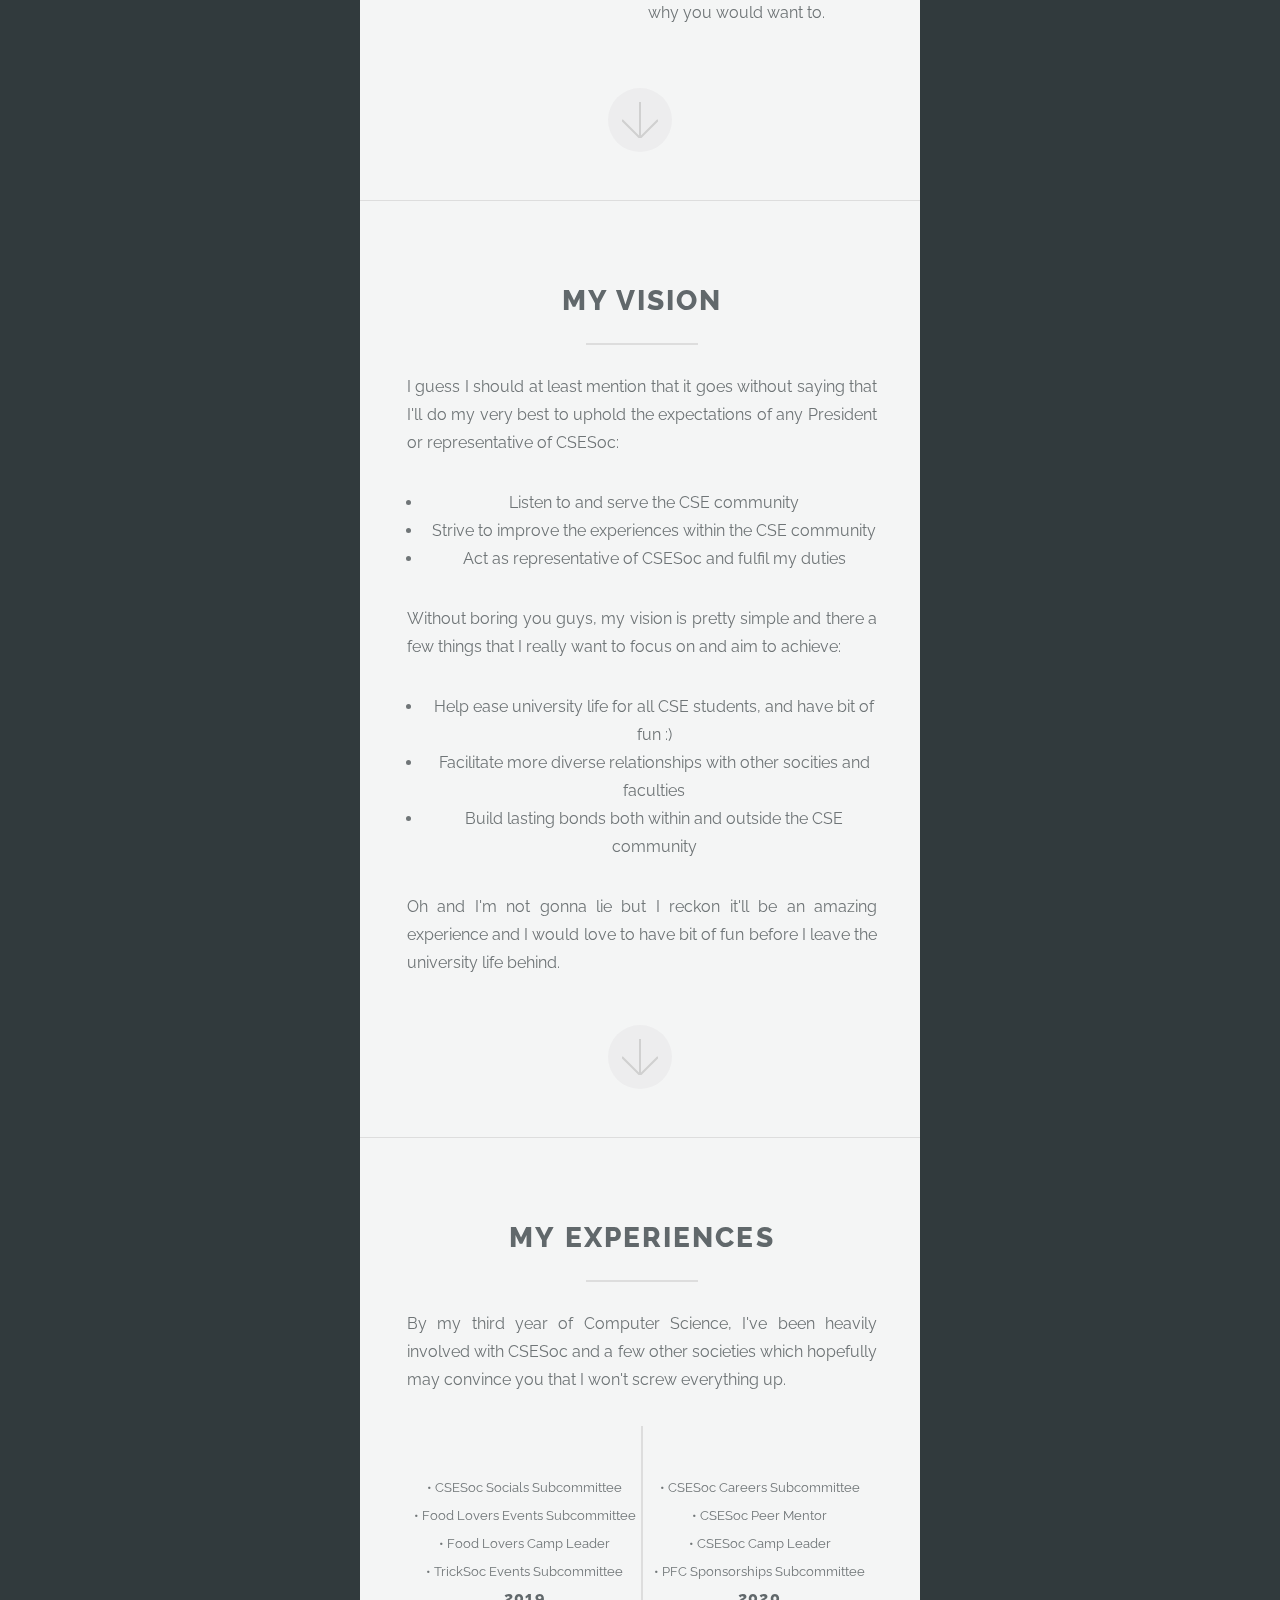
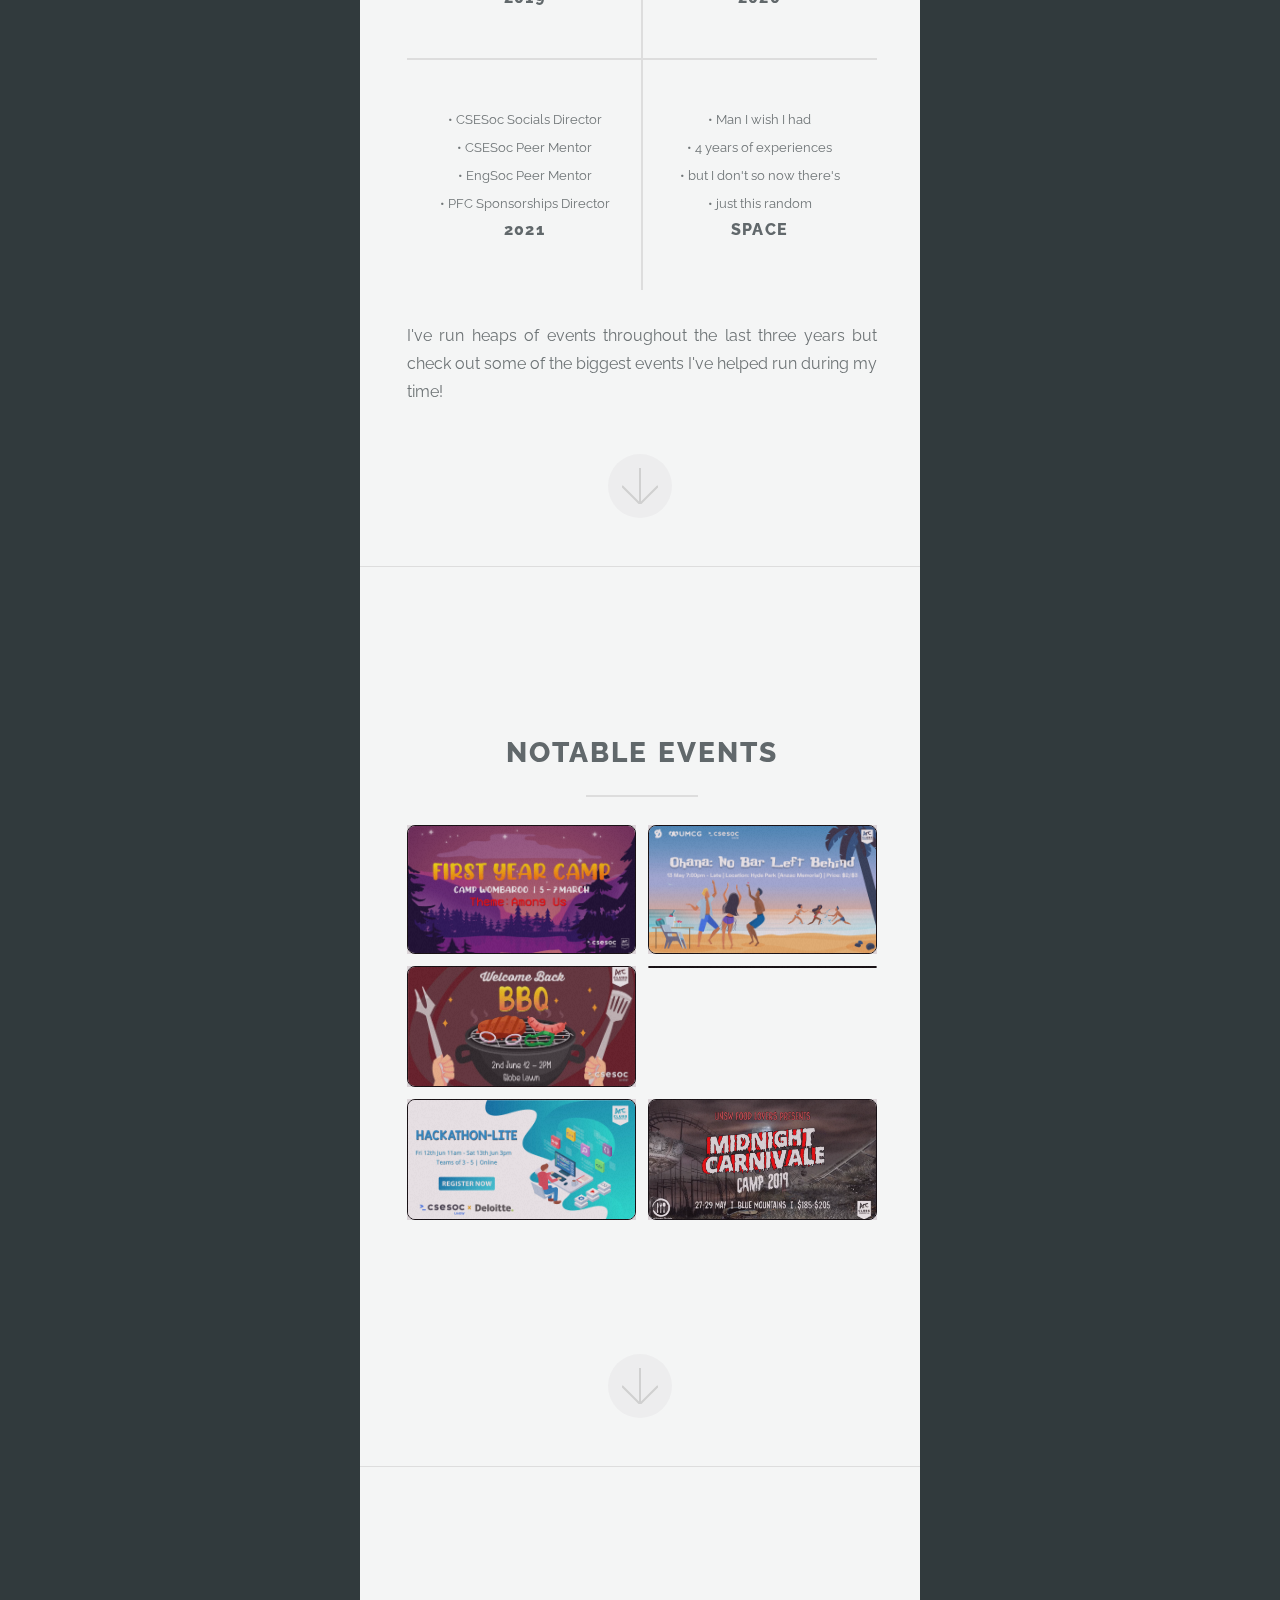
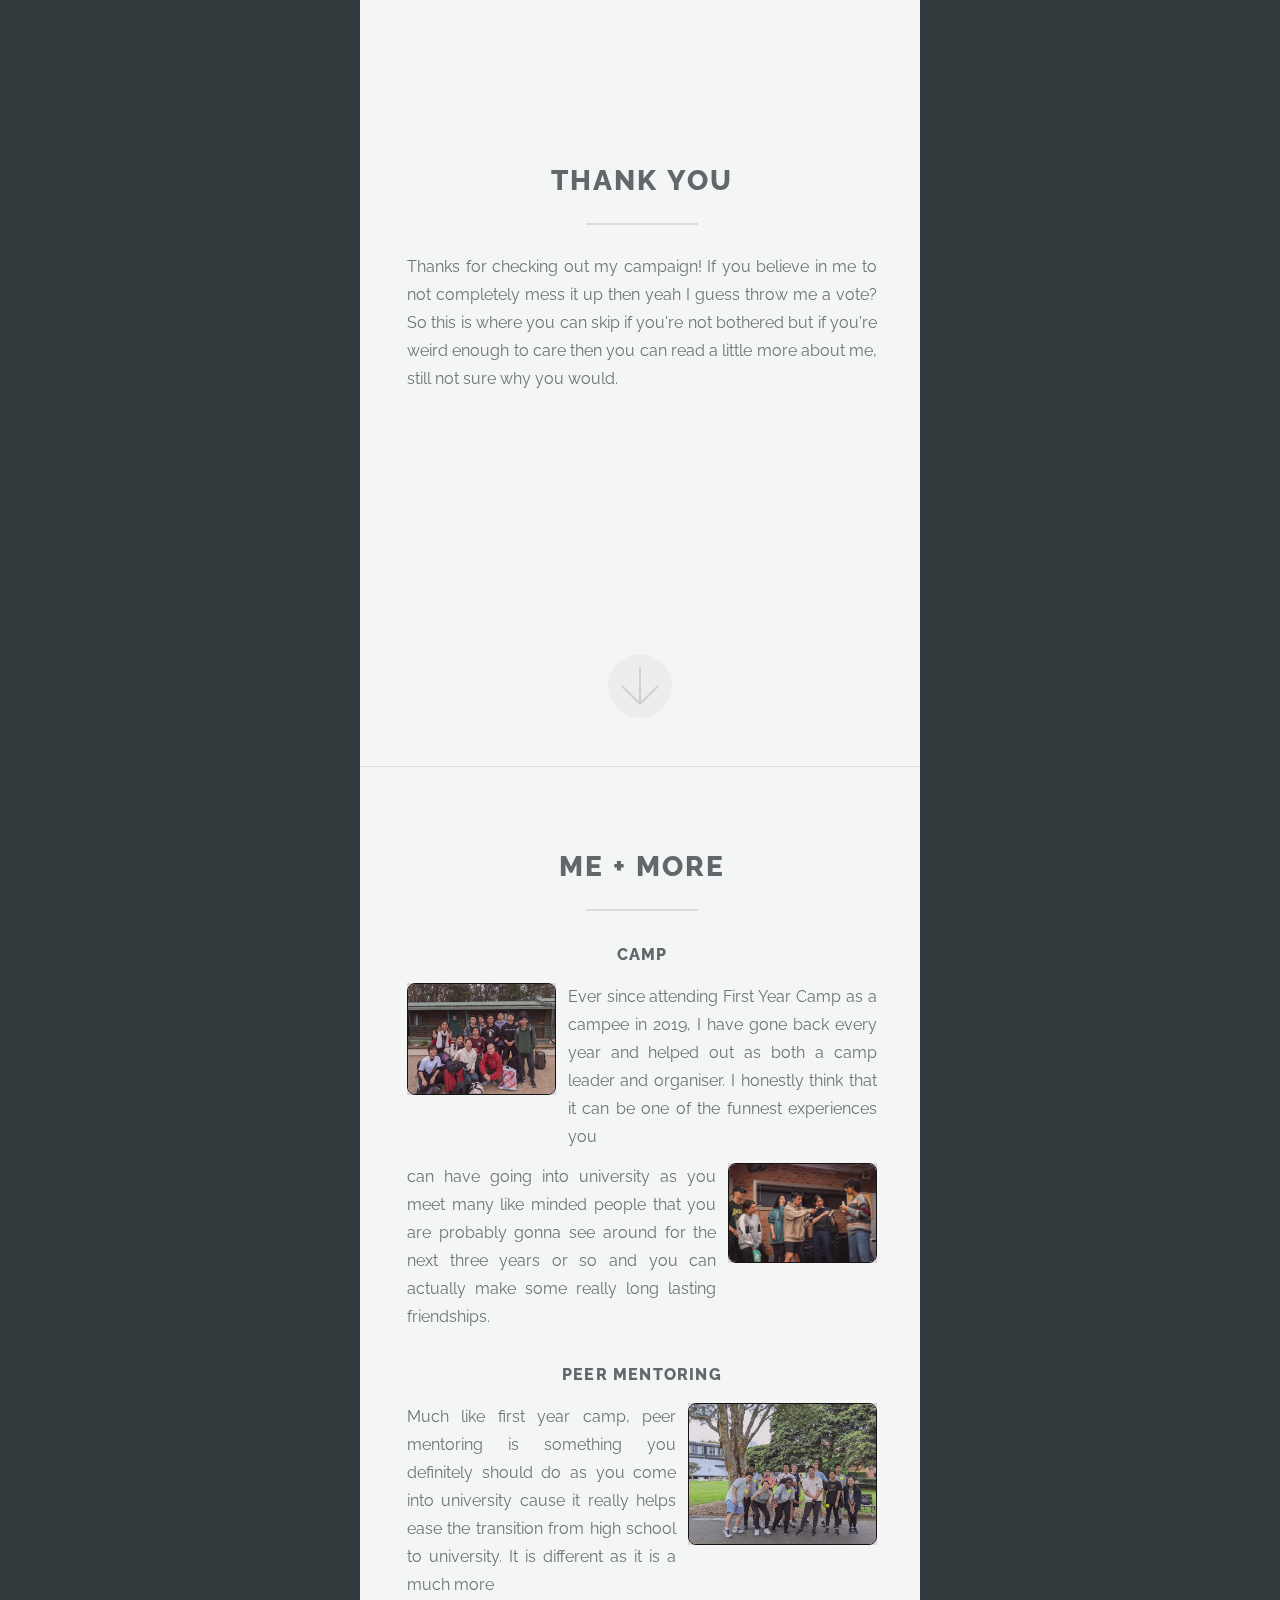
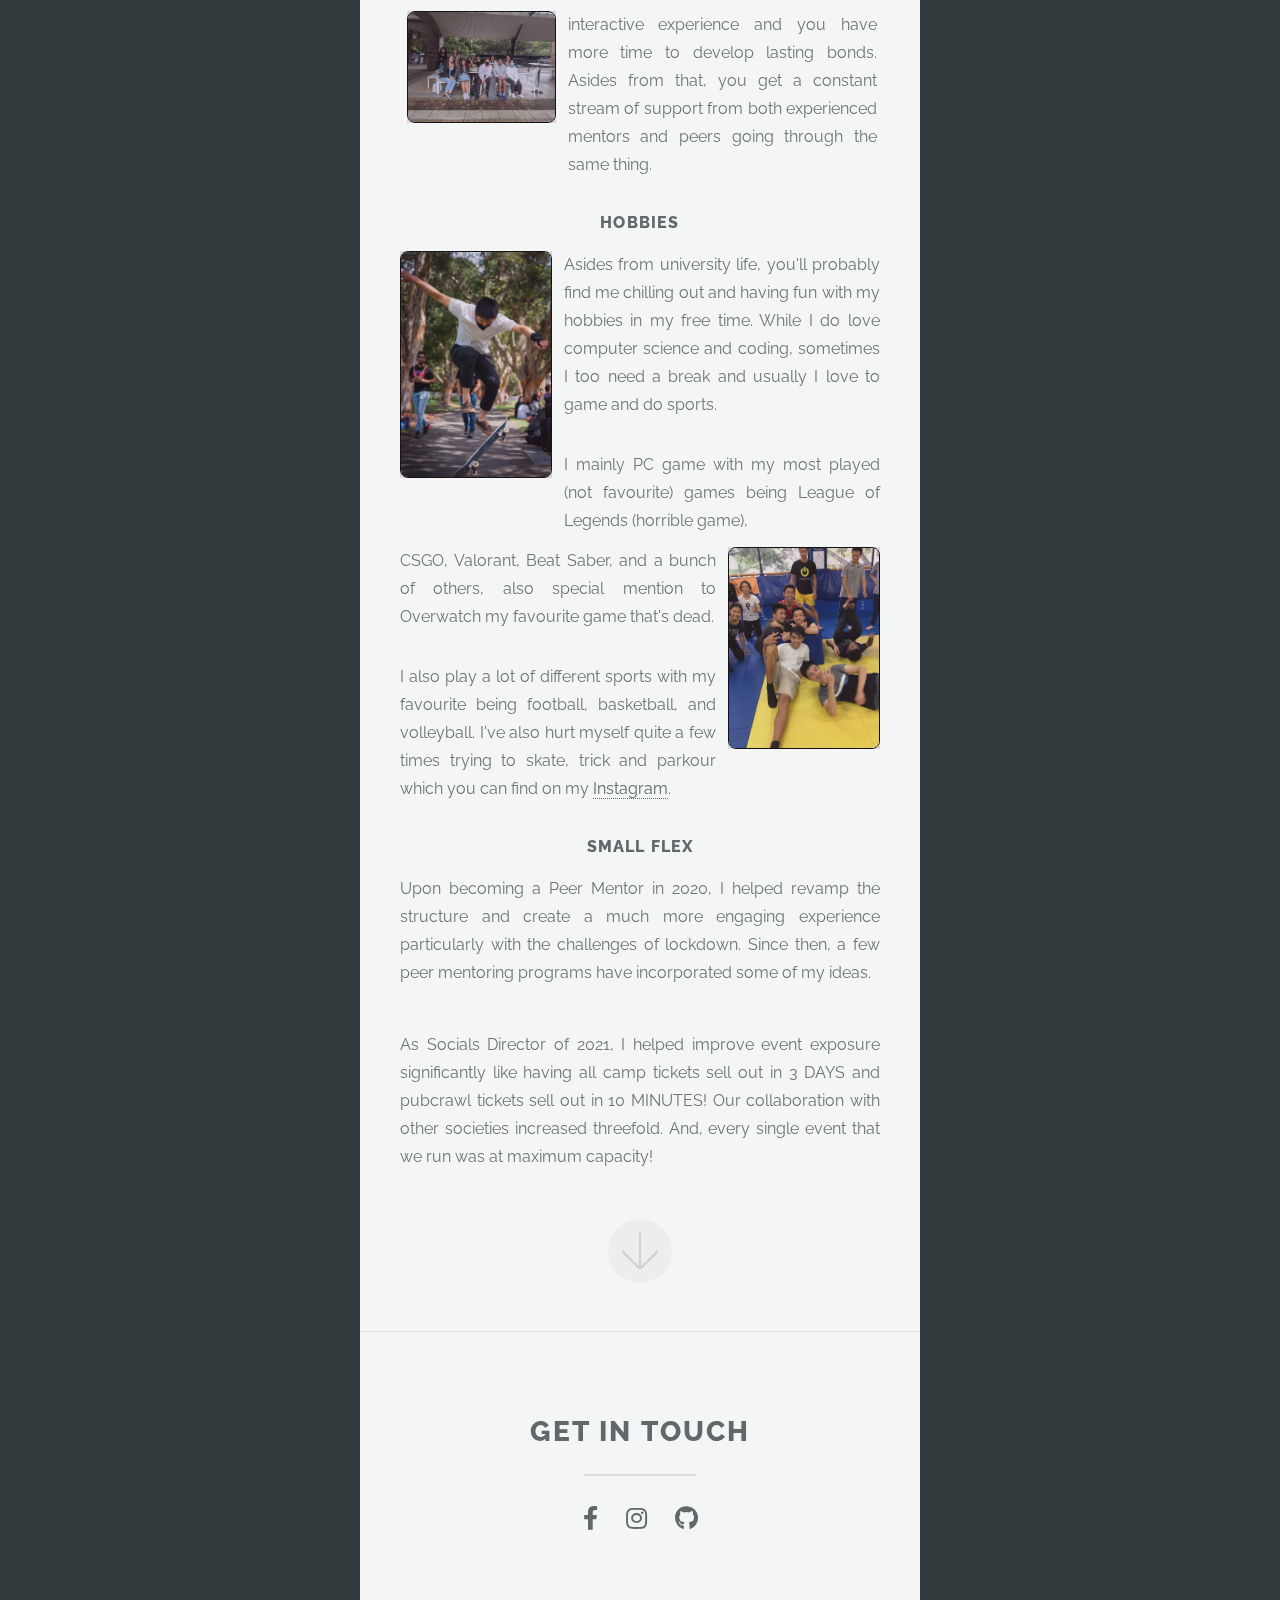
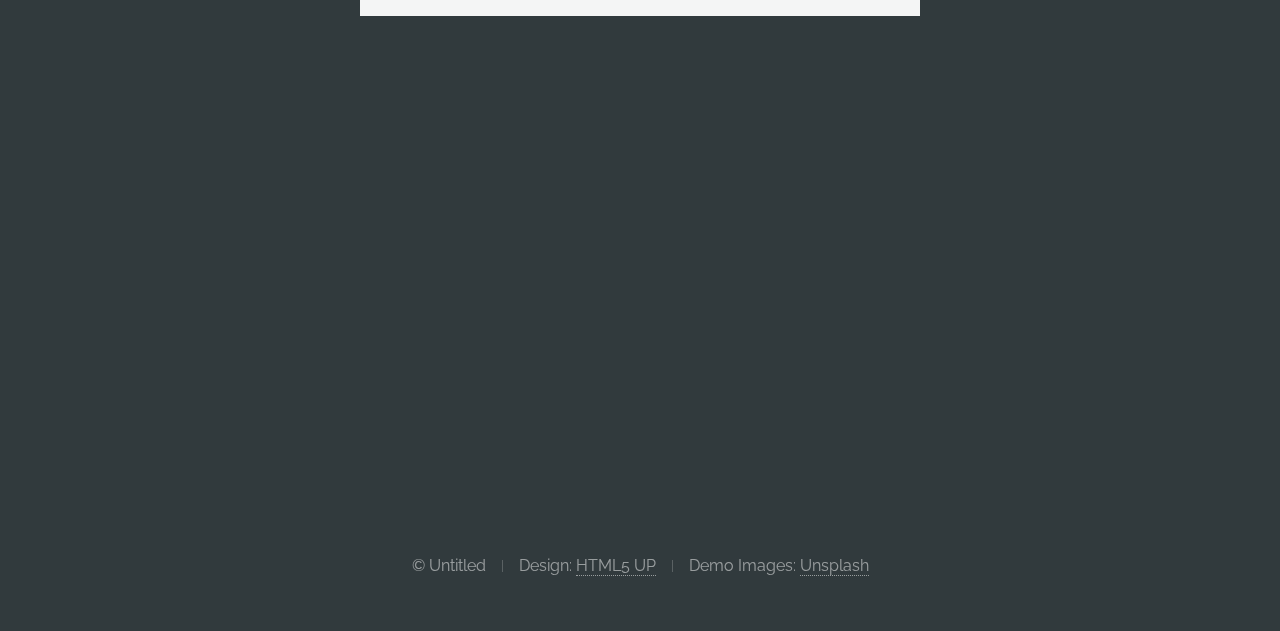
==== commit 663235af: "updated image centering in css" ====
--- a/campaign.html
+++ b/campaign.html
@@ -36,7 +36,7 @@
 						</header>
 						<div class="box alt">
 								<div class="row gtr-uniform gtr-50">
-									<div class="col-6"><span class="image fit center"><img src="images/profile.jpg" alt="" /></span></div>
+									<div class="col-6 center"><span class="image fit"><img src="images/profile.jpg" alt="" /></span></div>
 									<div class="col-6">
 										<p>Hey guys, I'll be honest introductions really aren't my thing but since you've taken the time to found more about me, I'll give you the courtesy.</p>
 										<p>Well I'm Evan Lee and I'm currently in my 3rd year of Computer Science / Science going into my 4th year next year and yeah you've probably figured by now that I'm running for CSESoc President and Secretary 2022.</p>
--- a/assets_highlights/css/main.css
+++ b/assets_highlights/css/main.css
@@ -18,11 +18,8 @@
 }
 
 .center {
-	margin: 0;
-	position: absolute;
-	top: 50%;
-	-ms-transform: translateY(-50%);
-	transform: translateY(-50%);
+	display: flex;
+    align-items: center;
 }
 
 html, body, div, span, applet, object,
